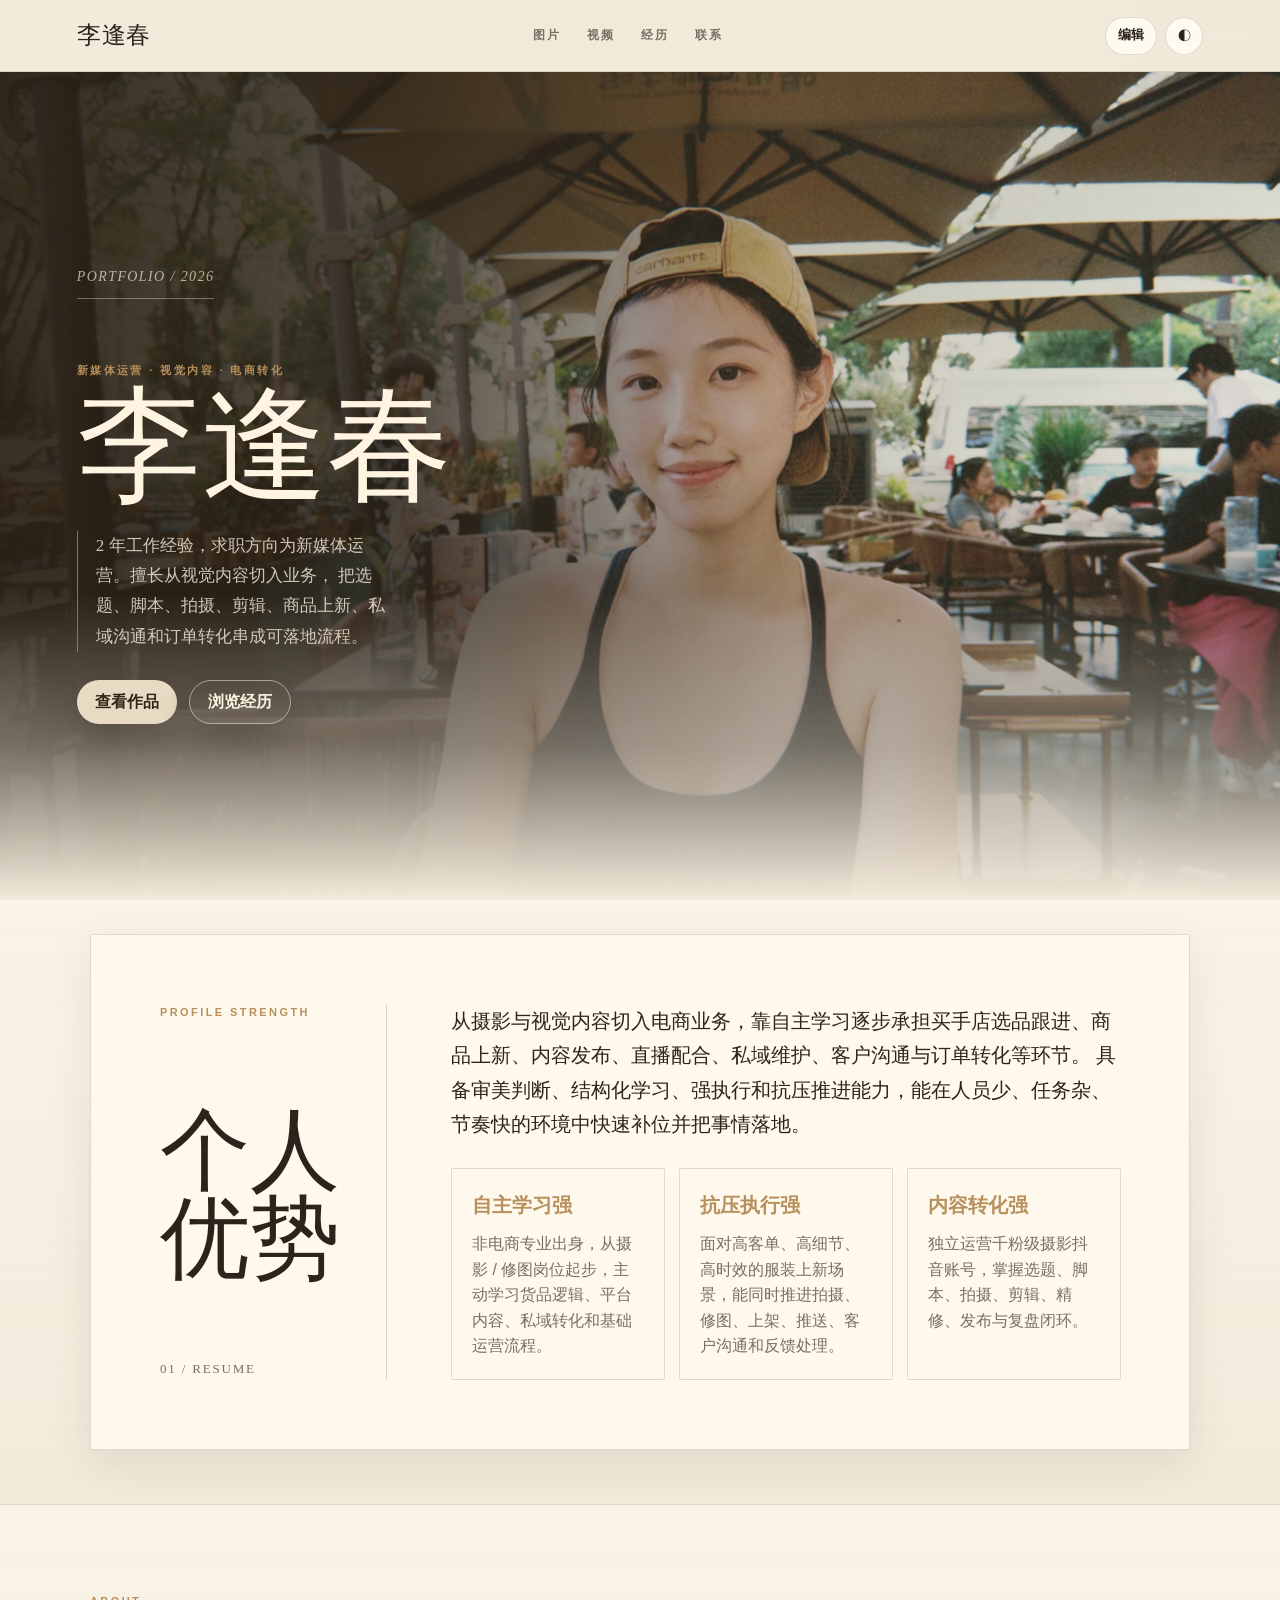
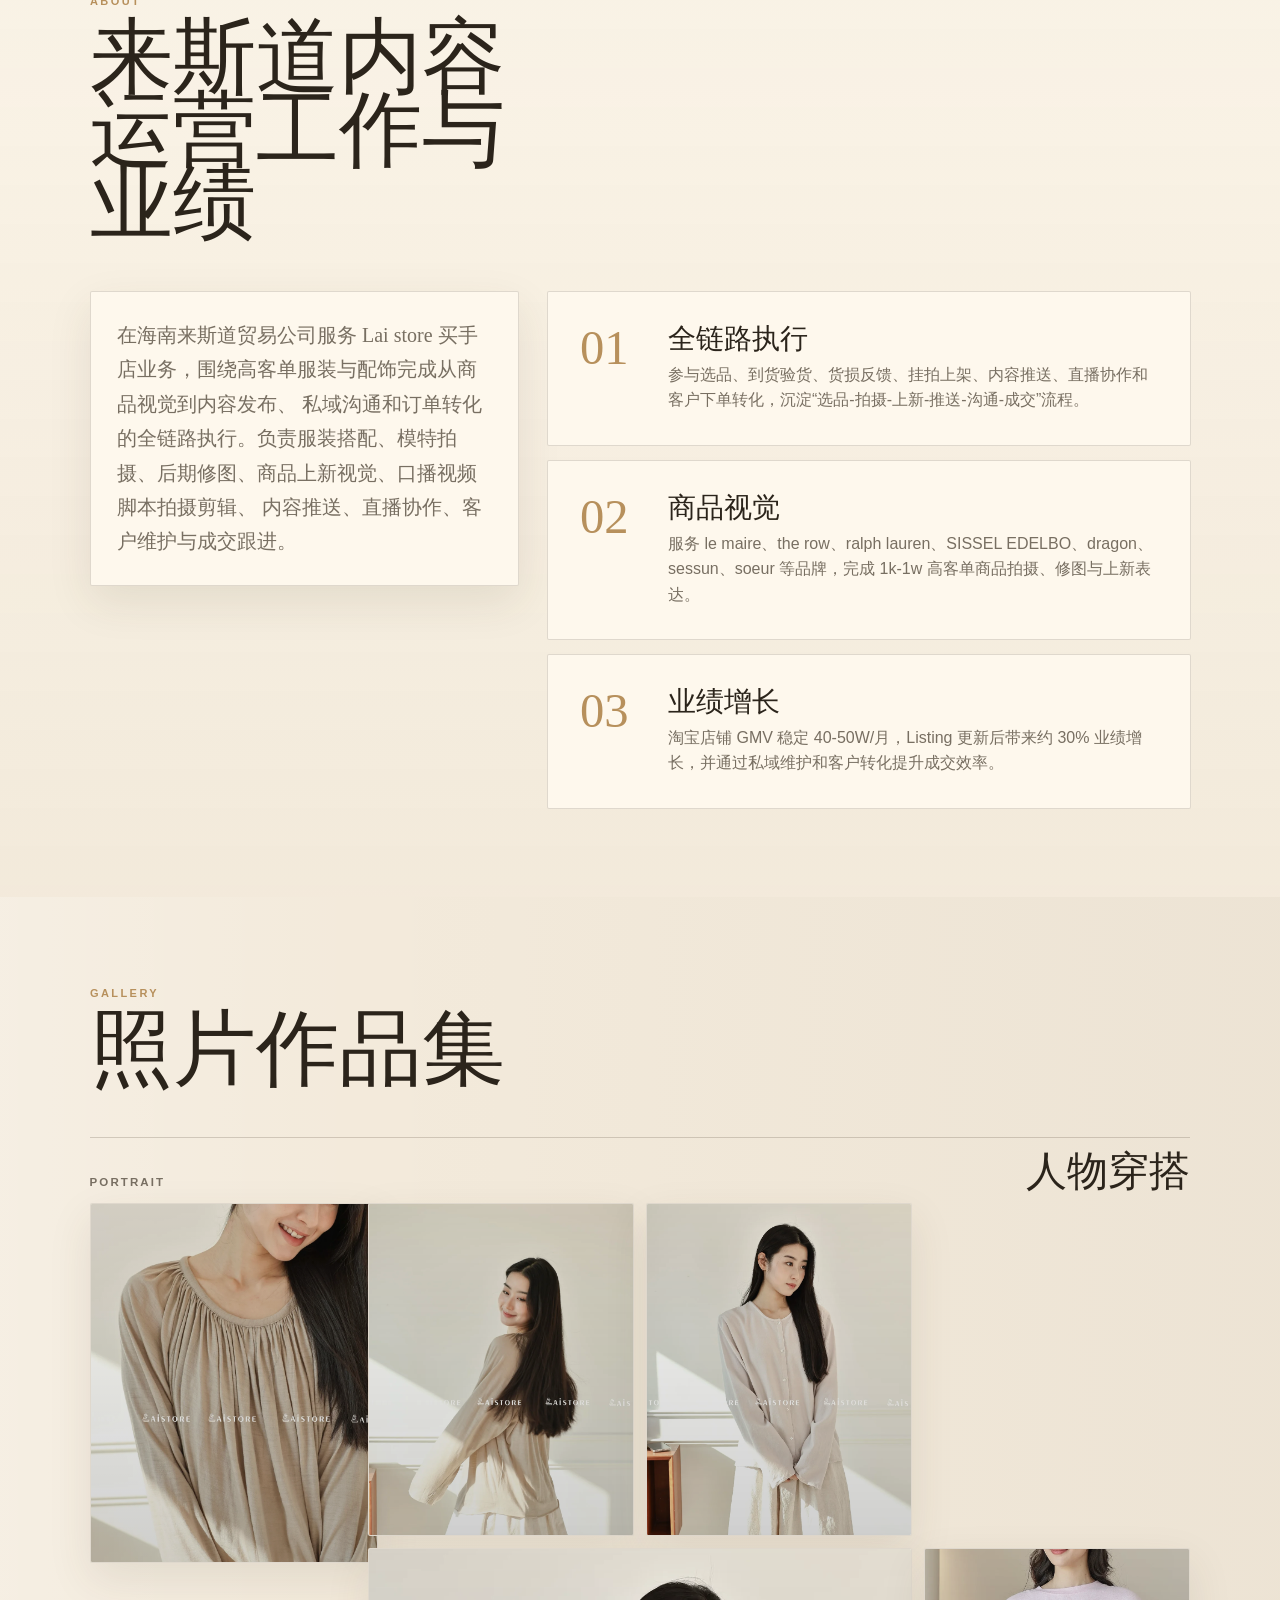
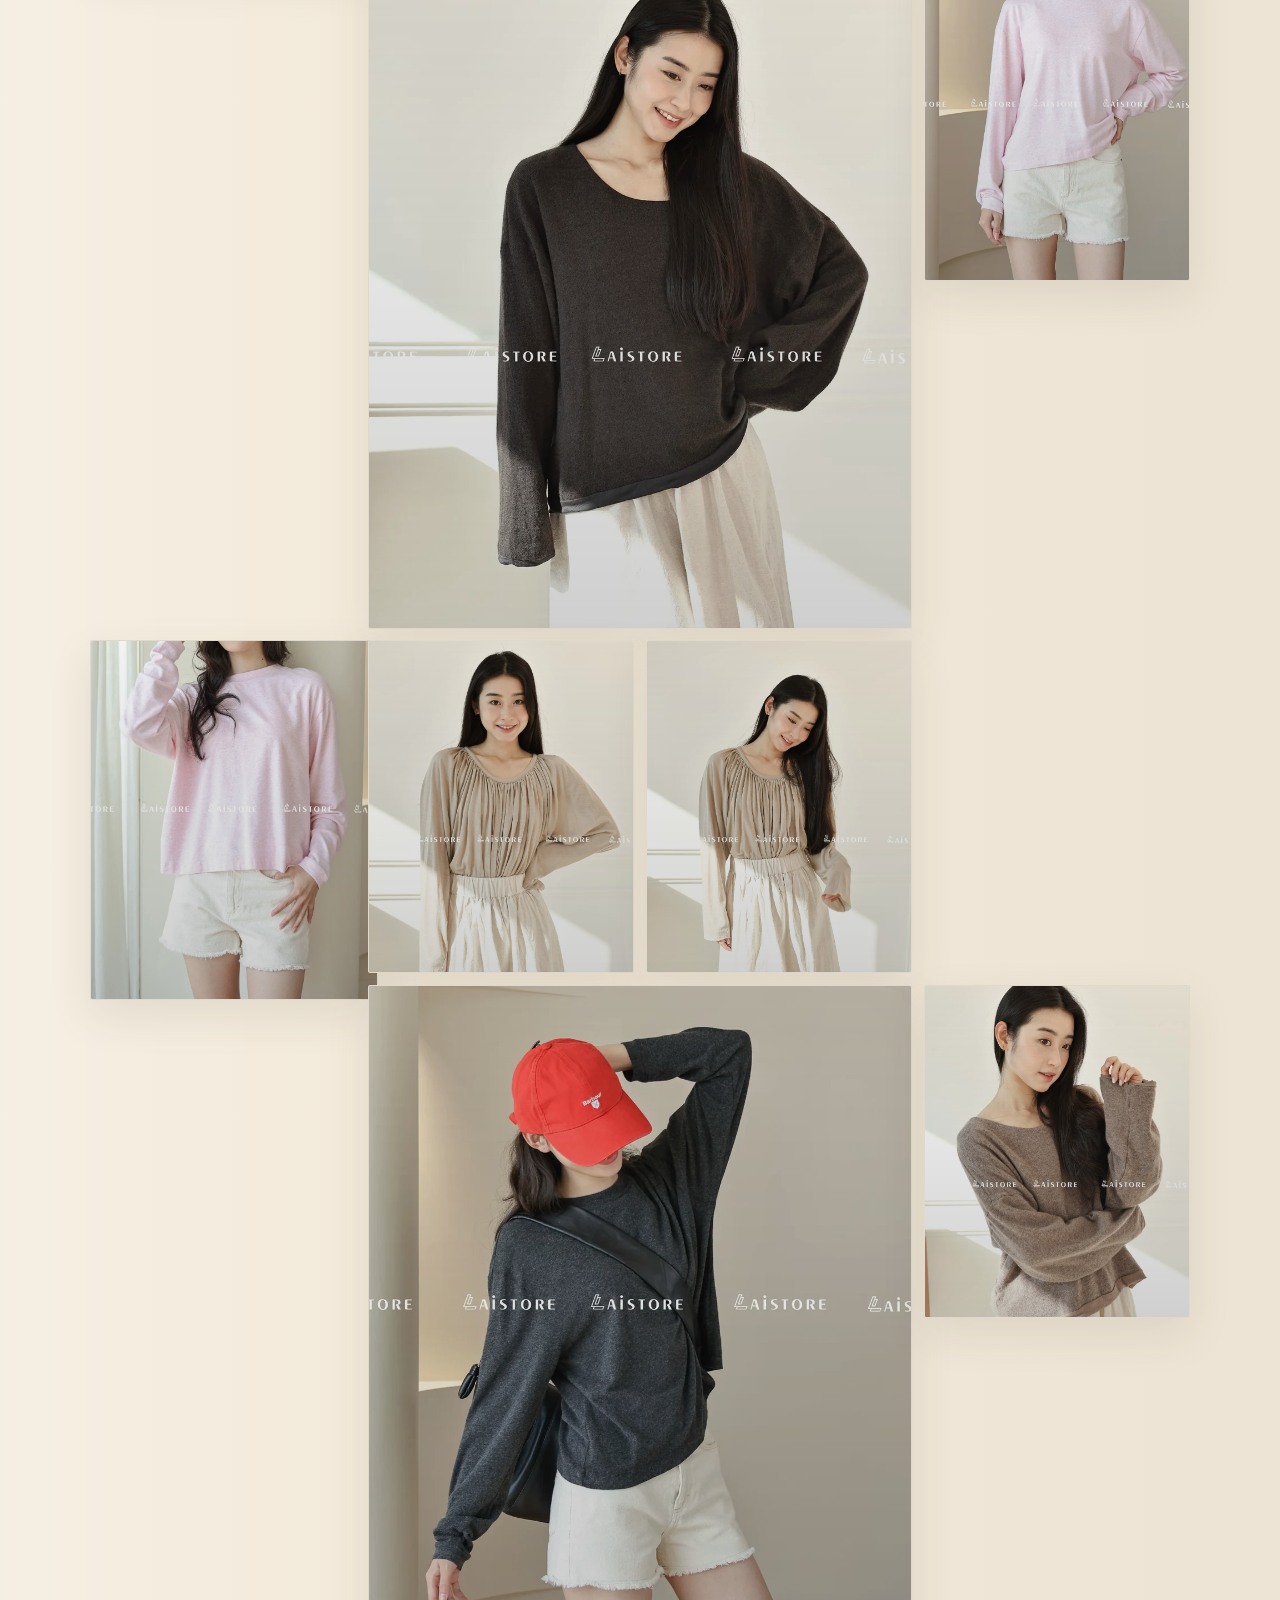
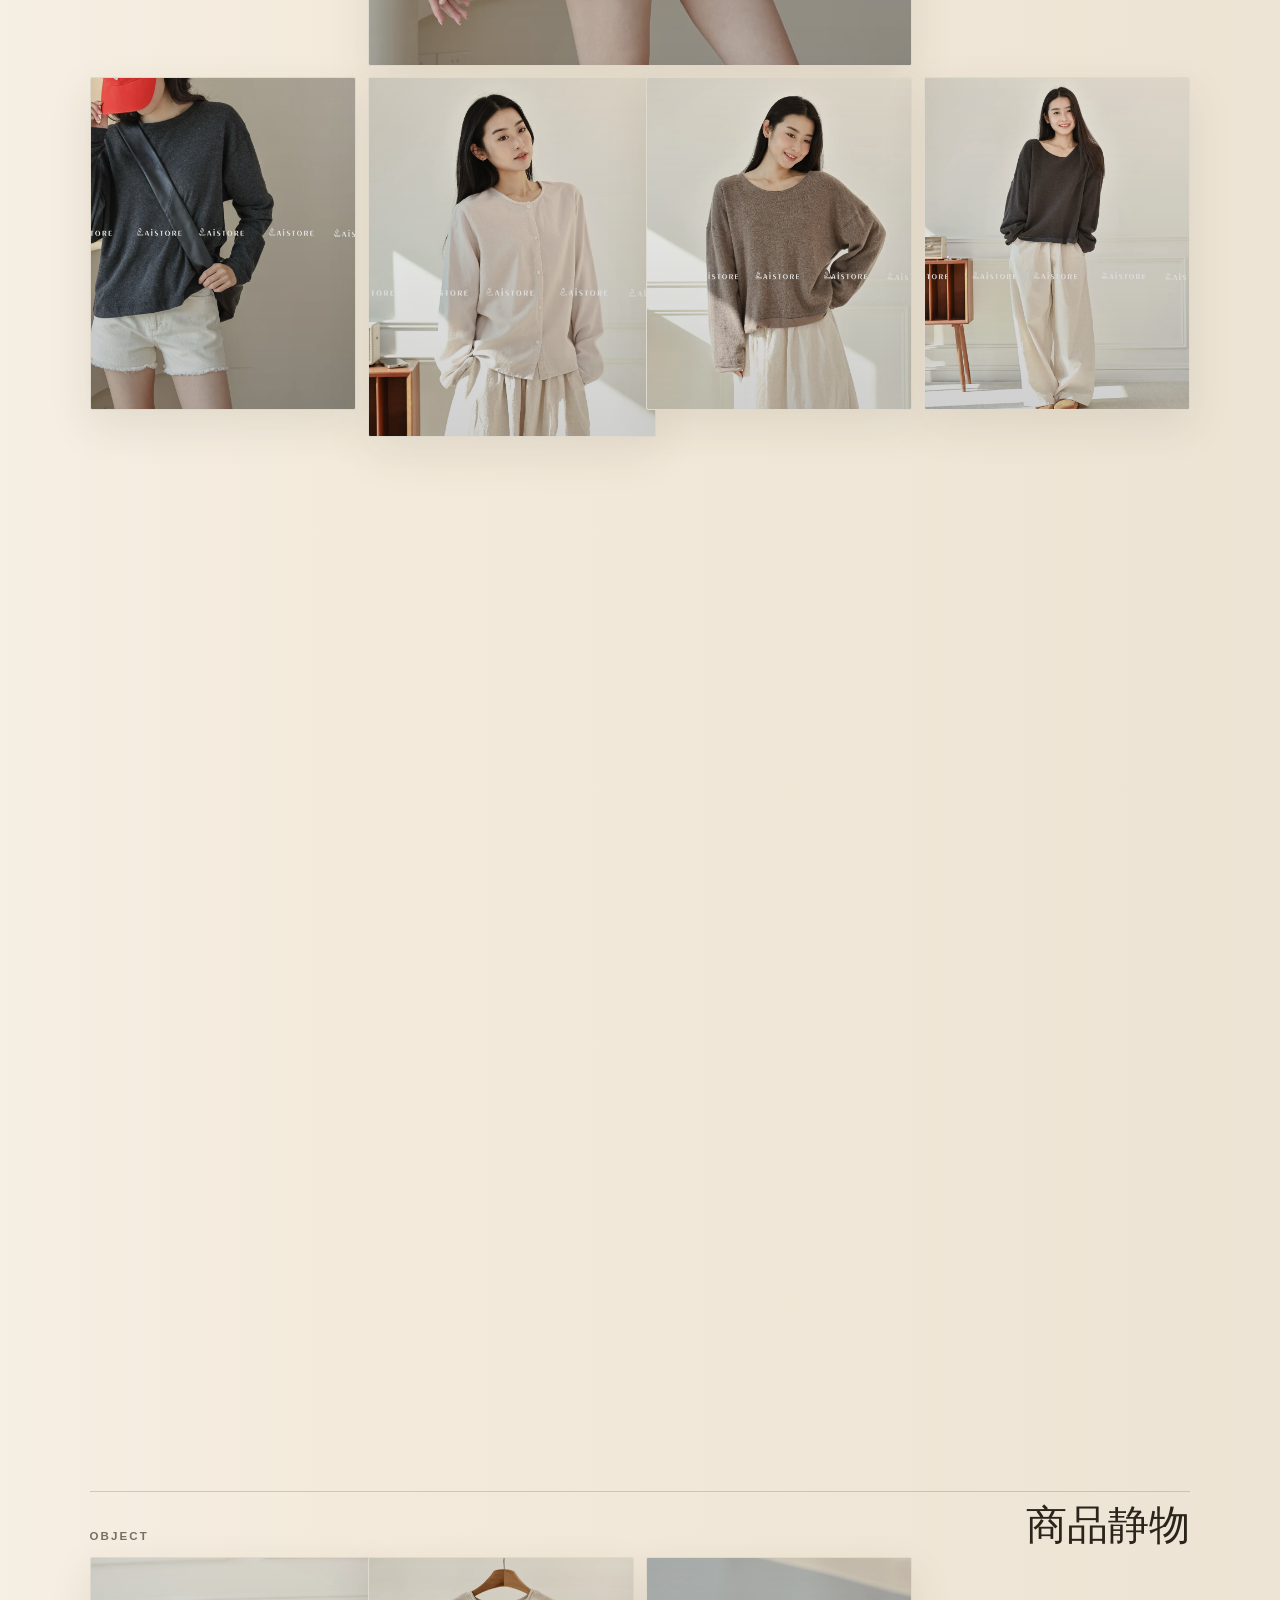
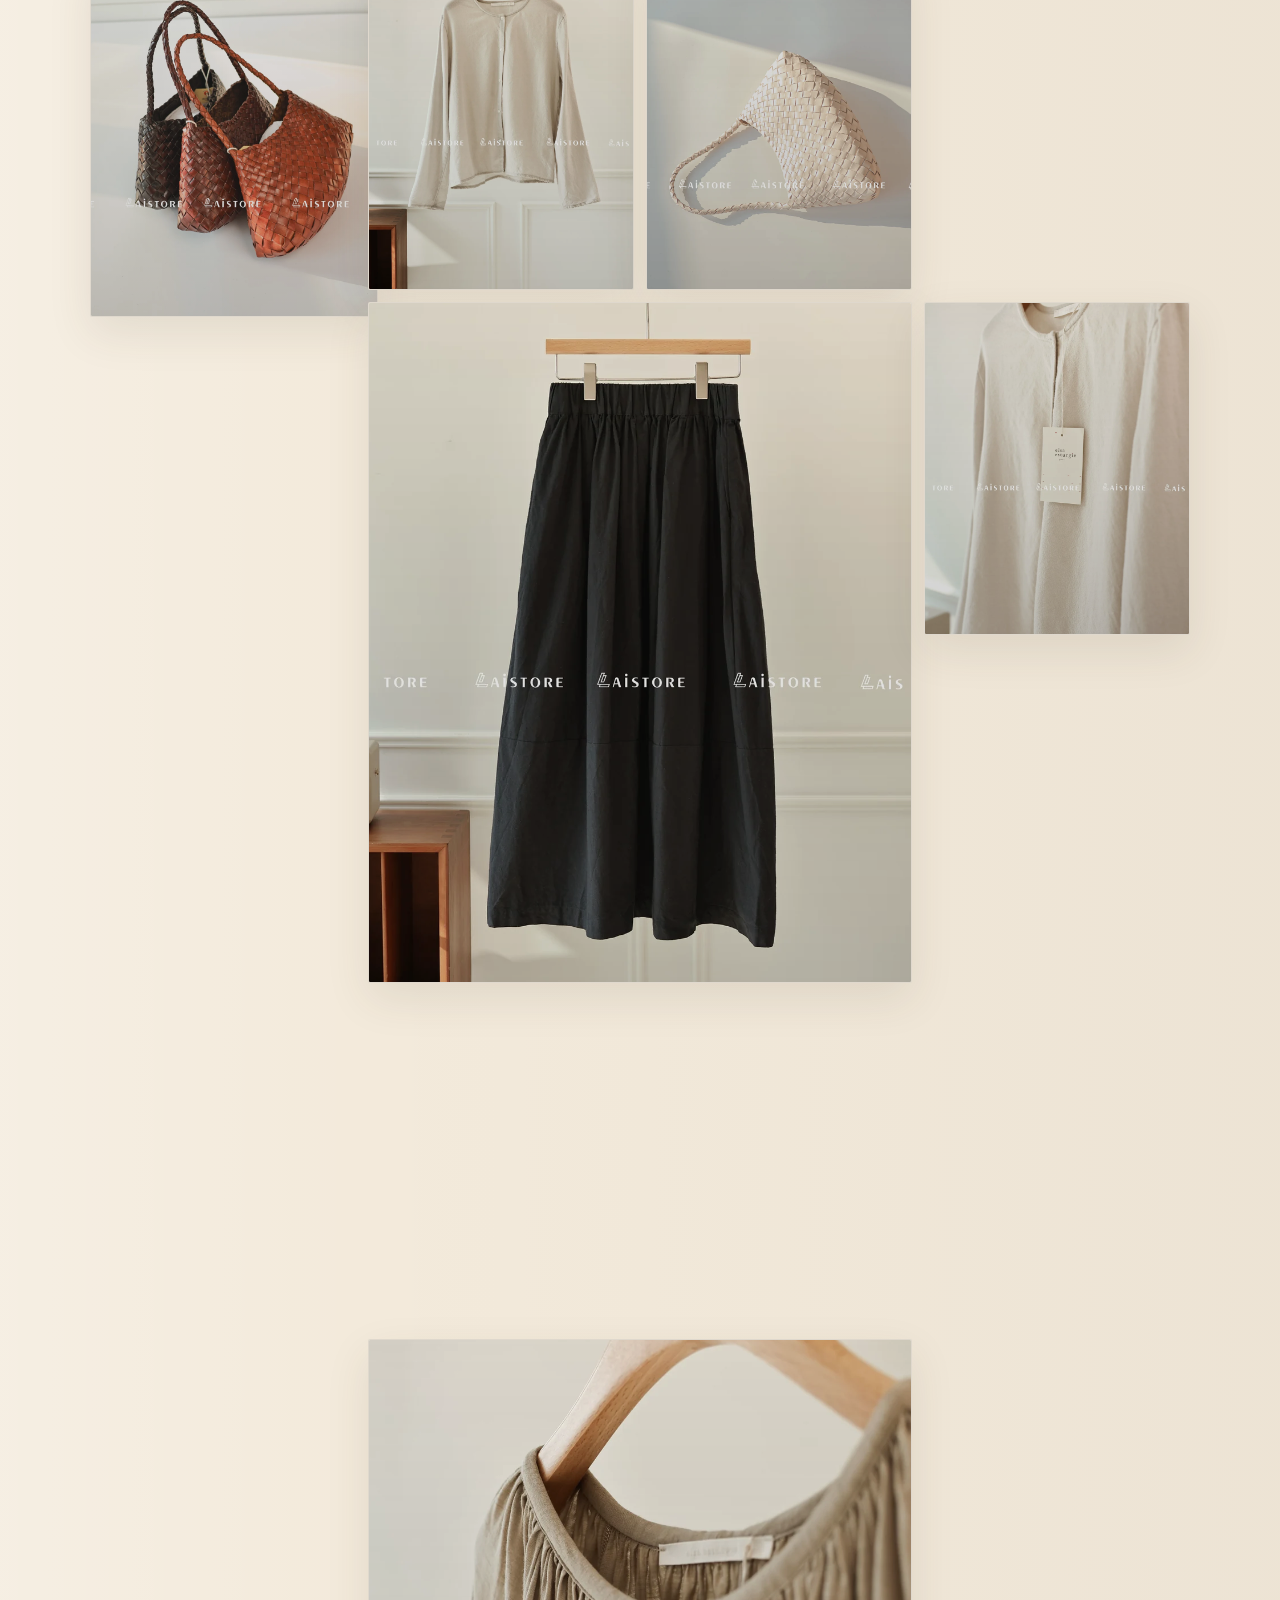
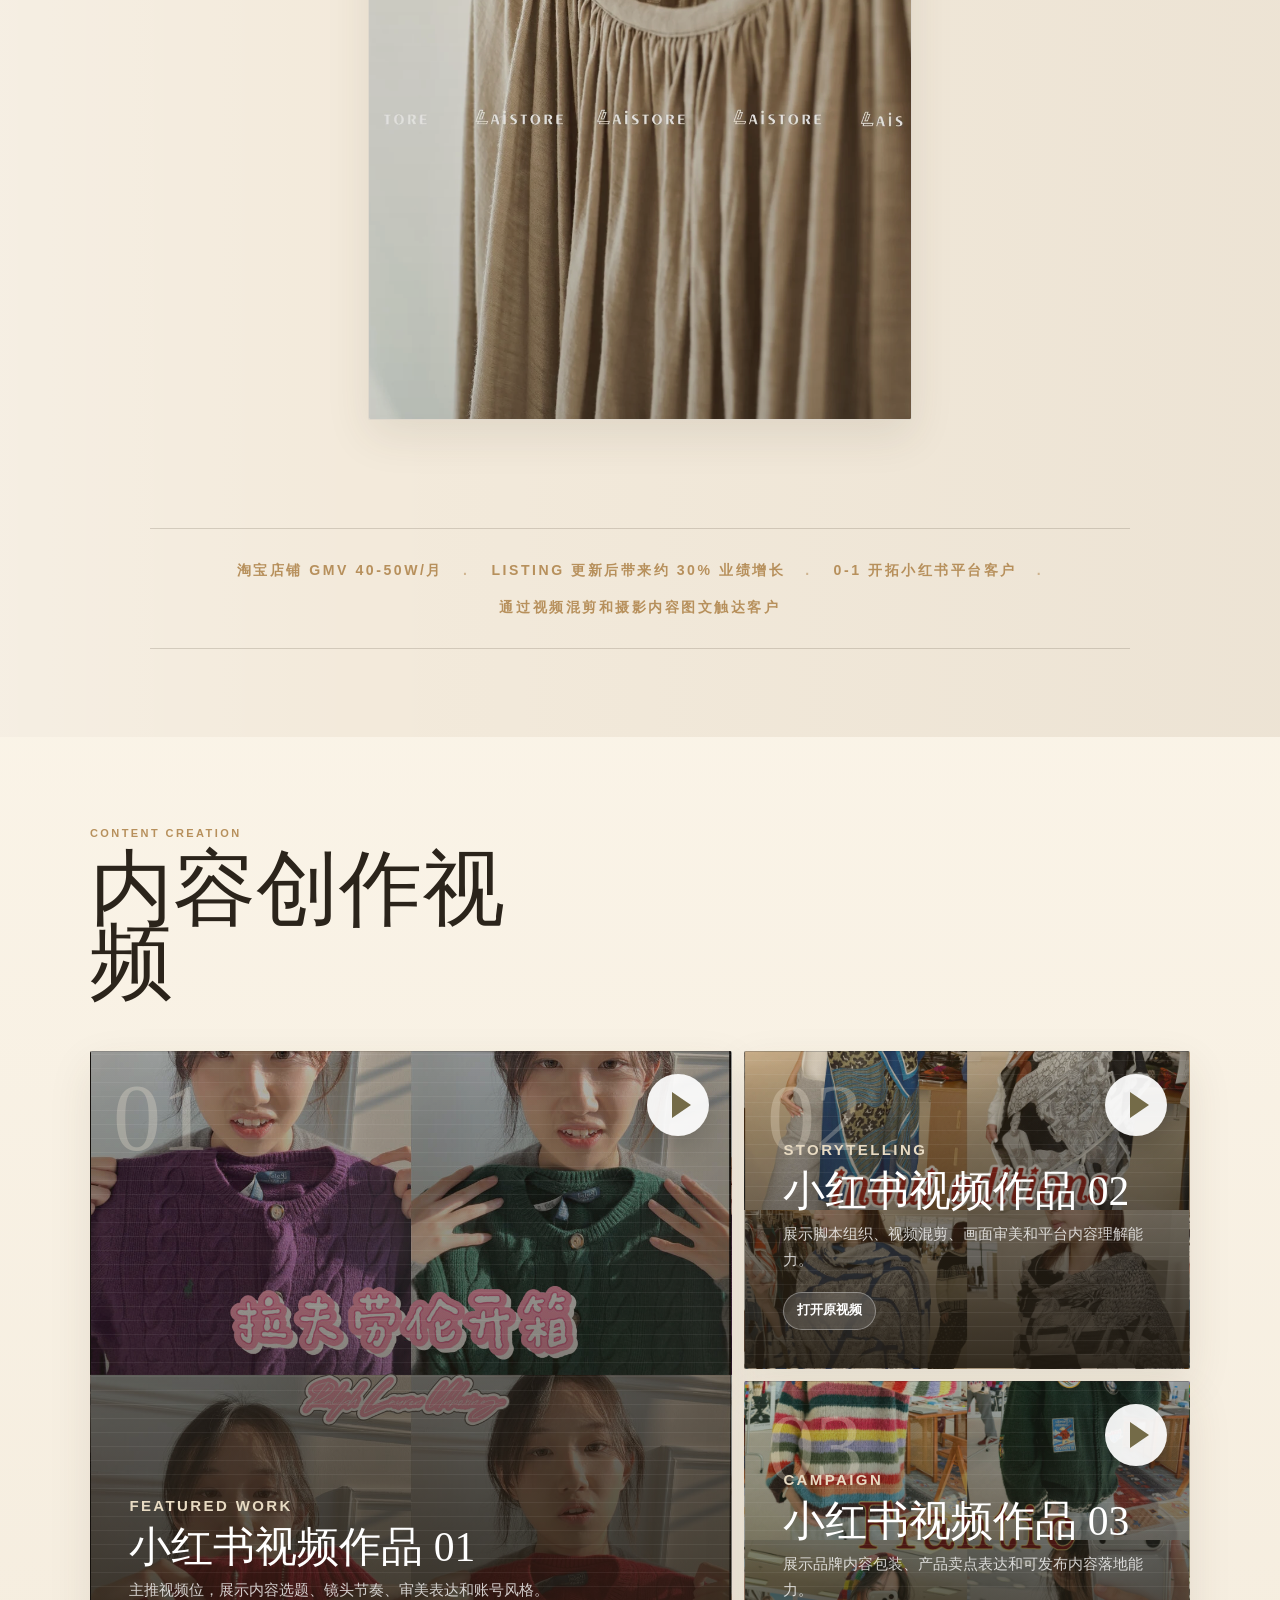
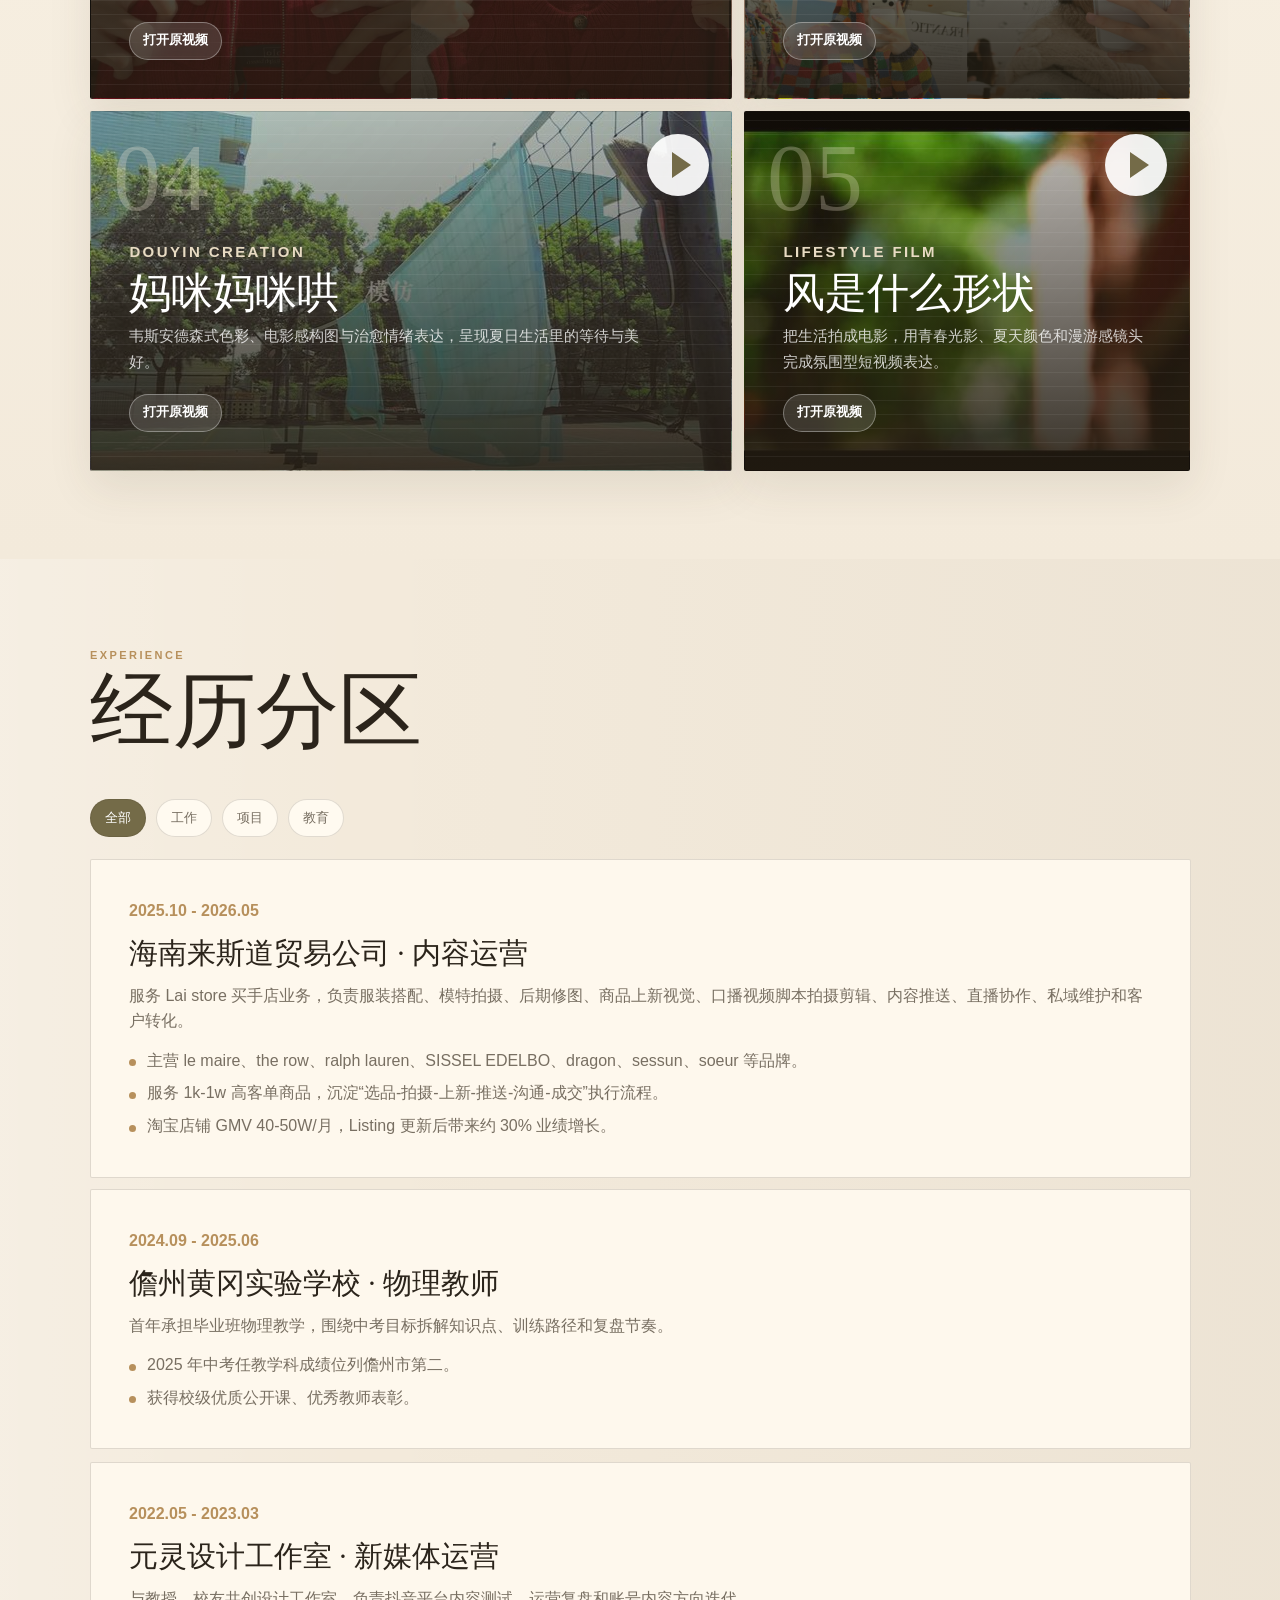
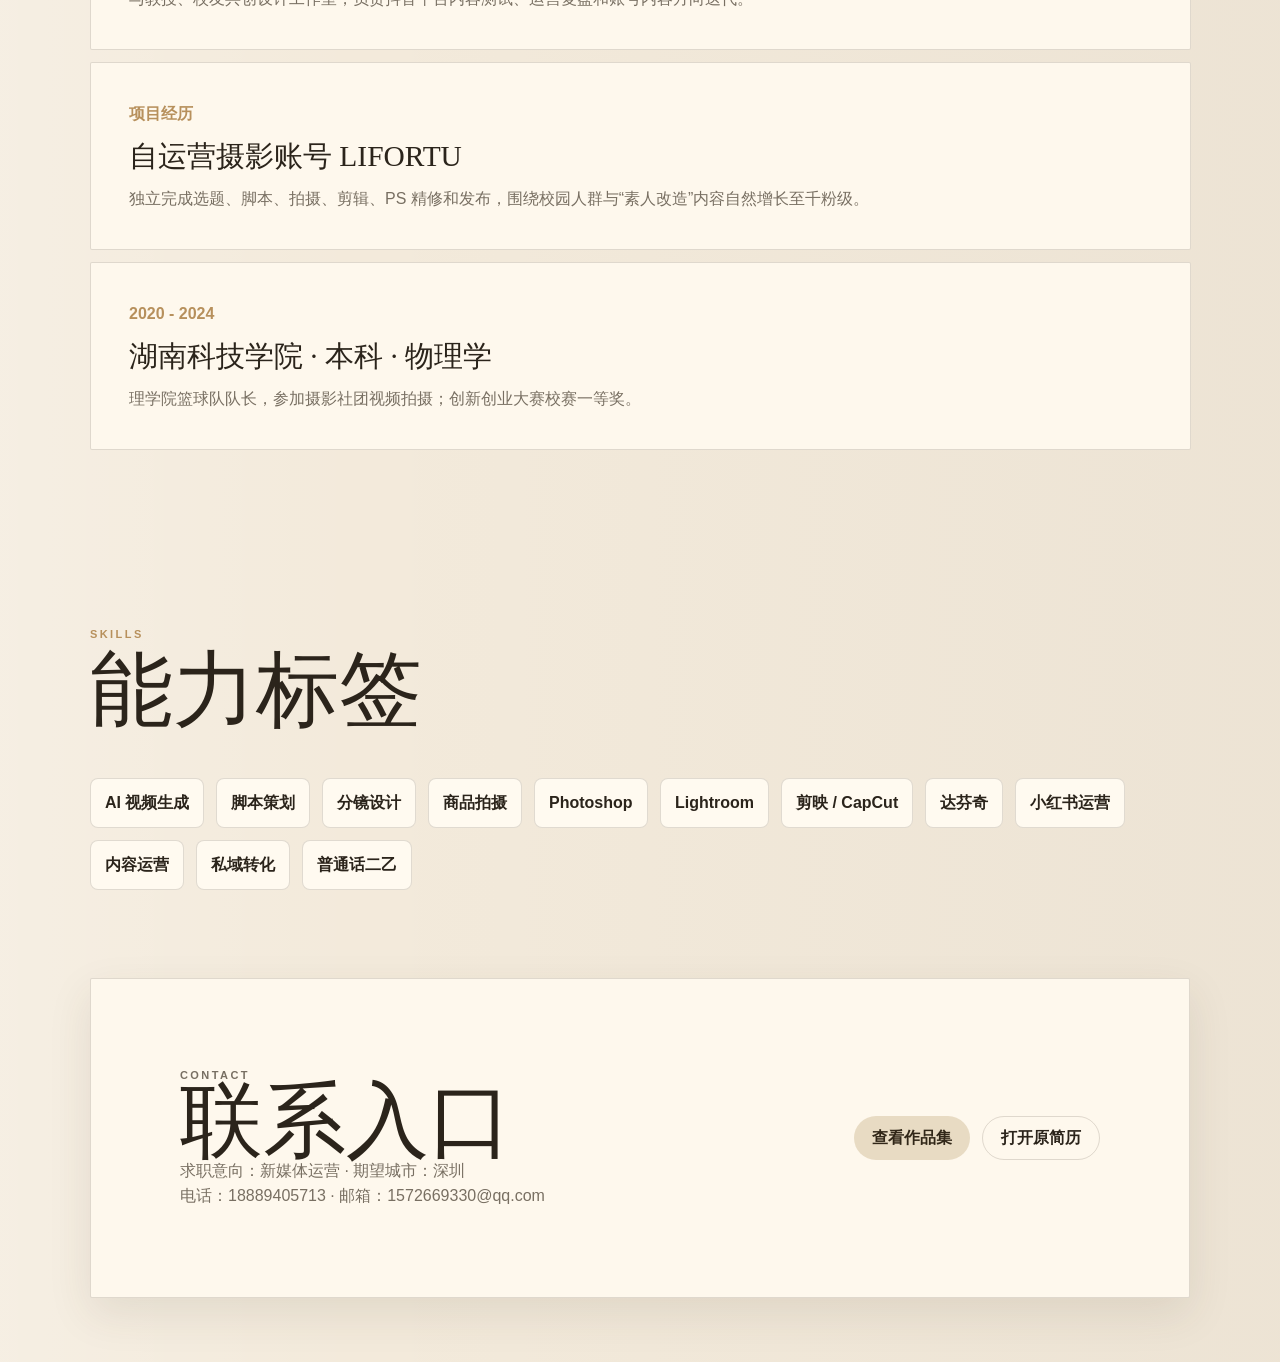
==== www.lifengchun.html @ 949800b8 "Publish personal site" ====
<!doctype html>
<html lang="zh-CN">
  <head>
    <meta charset="utf-8" />
    <meta name="viewport" content="width=device-width, initial-scale=1" />
    <title>个人简介 | 交互式作品主页</title>
    <link rel="stylesheet" href="./styles.css" />
  </head>
  <body>
    <div class="progress" id="progress"></div>

    <header class="topbar">
      <a class="brand" href="#intro" aria-label="回到首页">李逢春</a>
      <nav class="nav" aria-label="主导航">
        <a href="#photos">图片</a>
        <a href="#videos">视频</a>
        <a href="#experience">经历</a>
        <a href="#contact">联系</a>
      </nav>
      <div class="top-actions">
        <button class="edit-toggle" id="editToggle" type="button" aria-pressed="false">编辑</button>
        <button class="edit-add" id="editAdd" type="button">添加文字块</button>
        <button class="edit-reset" id="editReset" type="button">重置文字</button>
        <button class="icon-button" id="themeToggle" type="button" aria-label="切换主题" title="切换主题">
          <span aria-hidden="true">◐</span>
        </button>
      </div>
    </header>

    <main>
      <section class="hero" id="intro" aria-labelledby="heroTitle">
        <video class="hero-image hero-video" autoplay muted loop playsinline poster="./assets/hero-portrait.webp" aria-label="李逢春首页视频">
          <source src="./assets/hero-video.mp4" type="video/mp4" />
        </video>
        <div class="hero-overlay"></div>
        <div class="hero-content">
          <p class="eyebrow">新媒体运营 · 视觉内容 · 电商转化</p>
          <h1 id="heroTitle">李逢春</h1>
          <p class="lead">
            2 年工作经验，求职方向为新媒体运营。擅长从视觉内容切入业务，
            把选题、脚本、拍摄、剪辑、商品上新、私域沟通和订单转化串成可落地流程。
          </p>
          <div class="hero-actions">
            <a class="primary-action" href="#videos">查看作品</a>
            <a class="secondary-action" href="#experience">浏览经历</a>
          </div>
        </div>
      </section>

      <section class="profile-band" aria-label="个人优势">
        <div class="advantage-frame">
          <div class="advantage-index">
            <p class="eyebrow">Profile Strength</p>
            <h2>个人优势</h2>
            <span>01 / Resume</span>
          </div>
          <div class="advantage-copy">
            <p>
              从摄影与视觉内容切入电商业务，靠自主学习逐步承担买手店选品跟进、商品上新、内容发布、直播配合、私域维护、客户沟通与订单转化等环节。
              具备审美判断、结构化学习、强执行和抗压推进能力，能在人员少、任务杂、节奏快的环境中快速补位并把事情落地。
            </p>
            <div class="advantage-points">
              <article>
                <strong>自主学习强</strong>
                <span>非电商专业出身，从摄影 / 修图岗位起步，主动学习货品逻辑、平台内容、私域转化和基础运营流程。</span>
              </article>
              <article>
                <strong>抗压执行强</strong>
                <span>面对高客单、高细节、高时效的服装上新场景，能同时推进拍摄、修图、上架、推送、客户沟通和反馈处理。</span>
              </article>
              <article>
                <strong>内容转化强</strong>
                <span>独立运营千粉级摄影抖音账号，掌握选题、脚本、拍摄、剪辑、精修、发布与复盘闭环。</span>
              </article>
            </div>
          </div>
        </div>
      </section>

      <section class="section intro-panel" aria-labelledby="aboutTitle">
        <div class="section-heading">
          <p class="eyebrow">About</p>
          <h2 id="aboutTitle">来斯道内容运营工作与业绩</h2>
        </div>
        <div class="about-layout">
          <p class="about-lead">
            在海南来斯道贸易公司服务 Lai store 买手店业务，围绕高客单服装与配饰完成从商品视觉到内容发布、
            私域沟通和订单转化的全链路执行。负责服装搭配、模特拍摄、后期修图、商品上新视觉、口播视频脚本拍摄剪辑、
            内容推送、直播协作、客户维护与成交跟进。
          </p>
          <div class="strength-grid">
            <article class="strength-card">
              <span>01</span>
              <h3>全链路执行</h3>
              <p>参与选品、到货验货、货损反馈、挂拍上架、内容推送、直播协作和客户下单转化，沉淀“选品-拍摄-上新-推送-沟通-成交”流程。</p>
            </article>
            <article class="strength-card">
              <span>02</span>
              <h3>商品视觉</h3>
              <p>服务 le maire、the row、ralph lauren、SISSEL EDELBO、dragon、sessun、soeur 等品牌，完成 1k-1w 高客单商品拍摄、修图与上新表达。</p>
            </article>
            <article class="strength-card">
              <span>03</span>
              <h3>业绩增长</h3>
              <p>淘宝店铺 GMV 稳定 40-50W/月，Listing 更新后带来约 30% 业绩增长，并通过私域维护和客户转化提升成交效率。</p>
            </article>
          </div>
        </div>
      </section>

      <section class="section" id="photos" aria-labelledby="photosTitle">
        <div class="section-heading">
          <p class="eyebrow">Gallery</p>
          <h2 id="photosTitle">照片作品集</h2>
        </div>
        <div class="portfolio-collections">
          <article class="portfolio-collection">
            <header class="collection-head">
              <span>Portrait</span>
              <h3>人物穿搭</h3>
            </header>
            <div class="media-grid photo-grid">
              <button class="media-card photo-card featured-photo" style="--photo: url('./assets/portfolio/portfolio-01.webp')" type="button" data-media-type="image" data-src="./assets/portfolio/portfolio-01.webp" aria-label="Open portrait image 01"><span class="photo-fill"></span></button>
              <button class="media-card photo-card" style="--photo: url('./assets/portfolio/portfolio-03.webp')" type="button" data-media-type="image" data-src="./assets/portfolio/portfolio-03.webp" aria-label="Open portrait image 02"><span class="photo-fill"></span></button>
              <button class="media-card photo-card" style="--photo: url('./assets/portfolio/portfolio-04.webp')" type="button" data-media-type="image" data-src="./assets/portfolio/portfolio-04.webp" aria-label="Open portrait image 03"><span class="photo-fill"></span></button>
              <button class="media-card photo-card wide-photo" style="--photo: url('./assets/portfolio/portfolio-07.webp')" type="button" data-media-type="image" data-src="./assets/portfolio/portfolio-07.webp" aria-label="Open portrait image 04"><span class="photo-fill"></span></button>
              <button class="media-card photo-card" style="--photo: url('./assets/portfolio/portfolio-08.webp')" type="button" data-media-type="image" data-src="./assets/portfolio/portfolio-08.webp" aria-label="Open portrait image 05"><span class="photo-fill"></span></button>
              <button class="media-card photo-card tall-photo" style="--photo: url('./assets/portfolio/portfolio-10.webp')" type="button" data-media-type="image" data-src="./assets/portfolio/portfolio-10.webp" aria-label="Open portrait image 06"><span class="photo-fill"></span></button>
              <button class="media-card photo-card" style="--photo: url('./assets/portfolio/portfolio-11.webp')" type="button" data-media-type="image" data-src="./assets/portfolio/portfolio-11.webp" aria-label="Open portrait image 07"><span class="photo-fill"></span></button>
              <button class="media-card photo-card" style="--photo: url('./assets/portfolio/portfolio-12.webp')" type="button" data-media-type="image" data-src="./assets/portfolio/portfolio-12.webp" aria-label="Open portrait image 08"><span class="photo-fill"></span></button>
              <button class="media-card photo-card wide-photo" style="--photo: url('./assets/portfolio/portfolio-13.webp')" type="button" data-media-type="image" data-src="./assets/portfolio/portfolio-13.webp" aria-label="Open portrait image 09"><span class="photo-fill"></span></button>
              <button class="media-card photo-card" style="--photo: url('./assets/portfolio/portfolio-16.webp')" type="button" data-media-type="image" data-src="./assets/portfolio/portfolio-16.webp" aria-label="Open portrait image 10"><span class="photo-fill"></span></button>
              <button class="media-card photo-card" style="--photo: url('./assets/portfolio/portfolio-19.webp')" type="button" data-media-type="image" data-src="./assets/portfolio/portfolio-19.webp" aria-label="Open portrait image 11"><span class="photo-fill"></span></button>
              <button class="media-card photo-card tall-photo" style="--photo: url('./assets/portfolio/portfolio-21.webp')" type="button" data-media-type="image" data-src="./assets/portfolio/portfolio-21.webp" aria-label="Open portrait image 12"><span class="photo-fill"></span></button>
              <button class="media-card photo-card" style="--photo: url('./assets/portfolio/portfolio-22.webp')" type="button" data-media-type="image" data-src="./assets/portfolio/portfolio-22.webp" aria-label="Open portrait image 13"><span class="photo-fill"></span></button>
              <button class="media-card photo-card" style="--photo: url('./assets/portfolio/portfolio-23.webp')" type="button" data-media-type="image" data-src="./assets/portfolio/portfolio-23.webp" aria-label="Open portrait image 14"><span class="photo-fill"></span></button>
              <button class="media-card photo-card wide-photo" style="--photo: url('./assets/portfolio/portfolio-24.webp')" type="button" data-media-type="image" data-src="./assets/portfolio/portfolio-24.webp" aria-label="Open portrait image 15"><span class="photo-fill"></span></button>
              <button class="media-card photo-card" style="--photo: url('./assets/portfolio/portfolio-26.webp')" type="button" data-media-type="image" data-src="./assets/portfolio/portfolio-26.webp" aria-label="Open portrait image 16"><span class="photo-fill"></span></button>
            </div>
          </article>
          <article class="portfolio-collection">
            <header class="collection-head">
              <span>Object</span>
              <h3>商品静物</h3>
            </header>
            <div class="media-grid photo-grid object-grid">
              <button class="media-card photo-card featured-photo" style="--photo: url('./assets/portfolio/portfolio-02.webp')" type="button" data-media-type="image" data-src="./assets/portfolio/portfolio-02.webp" aria-label="Open object image 01"><span class="photo-fill"></span></button>
              <button class="media-card photo-card" style="--photo: url('./assets/portfolio/portfolio-05.webp')" type="button" data-media-type="image" data-src="./assets/portfolio/portfolio-05.webp" aria-label="Open object image 02"><span class="photo-fill"></span></button>
              <button class="media-card photo-card" style="--photo: url('./assets/portfolio/portfolio-06.webp')" type="button" data-media-type="image" data-src="./assets/portfolio/portfolio-06.webp" aria-label="Open object image 03"><span class="photo-fill"></span></button>
              <button class="media-card photo-card wide-photo" style="--photo: url('./assets/portfolio/portfolio-09.webp')" type="button" data-media-type="image" data-src="./assets/portfolio/portfolio-09.webp" aria-label="Open object image 04"><span class="photo-fill"></span></button>
              <button class="media-card photo-card" style="--photo: url('./assets/portfolio/portfolio-14.webp')" type="button" data-media-type="image" data-src="./assets/portfolio/portfolio-14.webp" aria-label="Open object image 05"><span class="photo-fill"></span></button>
              <button class="media-card photo-card tall-photo" style="--photo: url('./assets/portfolio/portfolio-15.webp')" type="button" data-media-type="image" data-src="./assets/portfolio/portfolio-15.webp" aria-label="Open object image 06"><span class="photo-fill"></span></button>
              <button class="media-card photo-card" style="--photo: url('./assets/portfolio/portfolio-17.webp')" type="button" data-media-type="image" data-src="./assets/portfolio/portfolio-17.webp" aria-label="Open object image 07"><span class="photo-fill"></span></button>
              <button class="media-card photo-card" style="--photo: url('./assets/portfolio/portfolio-18.webp')" type="button" data-media-type="image" data-src="./assets/portfolio/portfolio-18.webp" aria-label="Open object image 08"><span class="photo-fill"></span></button>
              <button class="media-card photo-card wide-photo" style="--photo: url('./assets/portfolio/portfolio-20.webp')" type="button" data-media-type="image" data-src="./assets/portfolio/portfolio-20.webp" aria-label="Open object image 09"><span class="photo-fill"></span></button>
              <button class="media-card photo-card" style="--photo: url('./assets/portfolio/portfolio-25.webp')" type="button" data-media-type="image" data-src="./assets/portfolio/portfolio-25.webp" aria-label="Open object image 10"><span class="photo-fill"></span></button>
            </div>
          </article>
          <aside class="portfolio-note" aria-label="作品集说明">
            <span>淘宝店铺 GMV 40-50W/月</span>
            <span>Listing 更新后带来约 30% 业绩增长</span>
            <span>0-1 开拓小红书平台客户</span>
            <span>通过视频混剪和摄影内容图文触达客户</span>
          </aside>
        </div>
      </section>

      <section class="section toned" id="videos" aria-labelledby="videosTitle">
        <div class="section-heading">
          <p class="eyebrow">Content Creation</p>
          <h2 id="videosTitle">内容创作视频</h2>
        </div>
        <div class="video-grid">
          <article class="media-card video-card featured" style="--cover: url('./assets/video-cover-01.jpg')" tabindex="0" role="button" data-media-type="video" data-title="小红书视频作品 01" data-video-url="https://www.xiaohongshu.com/explore/6937d8740000000019025f02?xsec_token=ABpo6K5PhTcagXBmPXAVwv4QD30QkYbq0p5uLO2paZfIA=&amp;xsec_source=pc_search">
            <span class="video-lines"></span>
            <span class="video-number">01</span>
            <span class="play-dot" aria-hidden="true"></span>
            <div class="video-copy">
              <p class="video-kicker">Featured Work</p>
              <h3>小红书视频作品 01</h3>
              <p>主推视频位，展示内容选题、镜头节奏、审美表达和账号风格。</p>
            </div>
            <a class="video-link" href="https://www.xiaohongshu.com/explore/6937d8740000000019025f02?xsec_token=ABpo6K5PhTcagXBmPXAVwv4QD30QkYbq0p5uLO2paZfIA=&amp;xsec_source=pc_search" target="_blank" rel="noreferrer">打开原视频</a>
          </article>
          <article class="media-card video-card amber" style="--cover: url('./assets/video-cover-02.jpg')" tabindex="0" role="button" data-media-type="video" data-title="小红书视频作品 02" data-video-url="https://www.xiaohongshu.com/explore/69807dcc000000002200a9c2?xsec_token=ABuYWObUD-xv967g9tBPCTQZ9WgBgjIXMfJuCYLe6TWUk=&amp;xsec_source=pc_search">
            <span class="video-lines"></span>
            <span class="video-number">02</span>
            <span class="play-dot" aria-hidden="true"></span>
            <div class="video-copy">
              <p class="video-kicker">Storytelling</p>
              <h3>小红书视频作品 02</h3>
              <p>展示脚本组织、视频混剪、画面审美和平台内容理解能力。</p>
            </div>
            <a class="video-link" href="https://www.xiaohongshu.com/explore/69807dcc000000002200a9c2?xsec_token=ABuYWObUD-xv967g9tBPCTQZ9WgBgjIXMfJuCYLe6TWUk=&amp;xsec_source=pc_search" target="_blank" rel="noreferrer">打开原视频</a>
          </article>
          <article class="media-card video-card green" style="--cover: url('./assets/video-cover-03.jpg')" tabindex="0" role="button" data-media-type="video" data-title="小红书视频作品 03" data-video-url="https://www.xiaohongshu.com/explore/6983024500000000220233d1?xsec_token=ABw7L4fadkXxpwp6XWxsgslhbA-A5r1X2ut82m9aJIL_o=&amp;xsec_source=pc_search">
            <span class="video-lines"></span>
            <span class="video-number">03</span>
            <span class="play-dot" aria-hidden="true"></span>
            <div class="video-copy">
              <p class="video-kicker">Campaign</p>
              <h3>小红书视频作品 03</h3>
              <p>展示品牌内容包装、产品卖点表达和可发布内容落地能力。</p>
            </div>
            <a class="video-link" href="https://www.xiaohongshu.com/explore/6983024500000000220233d1?xsec_token=ABw7L4fadkXxpwp6XWxsgslhbA-A5r1X2ut82m9aJIL_o=&amp;xsec_source=pc_search" target="_blank" rel="noreferrer">打开原视频</a>
          </article>
          <article class="media-card video-card douyin" style="--cover: url('./assets/video-cover-04.jpg')" tabindex="0" role="button" data-media-type="video" data-title="抖音内容创作 01" data-video-url="https://v.douyin.com/5uCvlDCeQis/">
            <span class="video-lines"></span>
            <span class="video-number">04</span>
            <span class="play-dot" aria-hidden="true"></span>
            <div class="video-copy">
              <p class="video-kicker">Douyin Creation</p>
              <h3>妈咪妈咪哄</h3>
              <p>韦斯安德森式色彩、电影感构图与治愈情绪表达，呈现夏日生活里的等待与美好。</p>
            </div>
            <a class="video-link" href="https://v.douyin.com/5uCvlDCeQis/" target="_blank" rel="noreferrer">打开原视频</a>
          </article>
          <article class="media-card video-card douyin" style="--cover: url('./assets/video-cover-05.jpg')" tabindex="0" role="button" data-media-type="video" data-title="抖音内容创作 02" data-video-url="https://v.douyin.com/9vaAxsq5eKU/">
            <span class="video-lines"></span>
            <span class="video-number">05</span>
            <span class="play-dot" aria-hidden="true"></span>
            <div class="video-copy">
              <p class="video-kicker">Lifestyle Film</p>
              <h3>风是什么形状</h3>
              <p>把生活拍成电影，用青春光影、夏天颜色和漫游感镜头完成氛围型短视频表达。</p>
            </div>
            <a class="video-link" href="https://v.douyin.com/9vaAxsq5eKU/" target="_blank" rel="noreferrer">打开原视频</a>
          </article>
        </div>
      </section>

      <section class="section split" id="experience" aria-labelledby="experienceTitle">
        <div class="section-heading">
          <p class="eyebrow">Experience</p>
          <h2 id="experienceTitle">经历分区</h2>
        </div>
        <div class="filters" aria-label="经历筛选">
          <button class="filter active" type="button" data-filter="all">全部</button>
          <button class="filter" type="button" data-filter="work">工作</button>
          <button class="filter" type="button" data-filter="project">项目</button>
          <button class="filter" type="button" data-filter="education">教育</button>
        </div>
        <div class="timeline" id="timeline">
          <article class="timeline-item" data-kind="work">
            <time>2025.10 - 2026.05</time>
            <h3>海南来斯道贸易公司 · 内容运营</h3>
            <p>服务 Lai store 买手店业务，负责服装搭配、模特拍摄、后期修图、商品上新视觉、口播视频脚本拍摄剪辑、内容推送、直播协作、私域维护和客户转化。</p>
            <ul class="detail-list">
              <li>主营 le maire、the row、ralph lauren、SISSEL EDELBO、dragon、sessun、soeur 等品牌。</li>
              <li>服务 1k-1w 高客单商品，沉淀“选品-拍摄-上新-推送-沟通-成交”执行流程。</li>
              <li>淘宝店铺 GMV 40-50W/月，Listing 更新后带来约 30% 业绩增长。</li>
            </ul>
          </article>
          <article class="timeline-item" data-kind="work">
            <time>2024.09 - 2025.06</time>
            <h3>儋州黄冈实验学校 · 物理教师</h3>
            <p>首年承担毕业班物理教学，围绕中考目标拆解知识点、训练路径和复盘节奏。</p>
            <ul class="detail-list">
              <li>2025 年中考任教学科成绩位列儋州市第二。</li>
              <li>获得校级优质公开课、优秀教师表彰。</li>
            </ul>
          </article>
          <article class="timeline-item" data-kind="work">
            <time>2022.05 - 2023.03</time>
            <h3>元灵设计工作室 · 新媒体运营</h3>
            <p>与教授、校友共创设计工作室，负责抖音平台内容测试、运营复盘和账号内容方向迭代。</p>
          </article>
          <article class="timeline-item" data-kind="project">
            <time>项目经历</time>
            <h3>自运营摄影账号 LIFORTU</h3>
            <p>独立完成选题、脚本、拍摄、剪辑、PS 精修和发布，围绕校园人群与“素人改造”内容自然增长至千粉级。</p>
          </article>
          <article class="timeline-item" data-kind="education">
            <time>2020 - 2024</time>
            <h3>湖南科技学院 · 本科 · 物理学</h3>
            <p>理学院篮球队队长，参加摄影社团视频拍摄；创新创业大赛校赛一等奖。</p>
          </article>
        </div>
      </section>

      <section class="section skills" aria-labelledby="skillsTitle">
        <div class="section-heading">
          <p class="eyebrow">Skills</p>
          <h2 id="skillsTitle">能力标签</h2>
        </div>
        <div class="skill-cloud">
          <span>AI 视频生成</span>
          <span>脚本策划</span>
          <span>分镜设计</span>
          <span>商品拍摄</span>
          <span>Photoshop</span>
          <span>Lightroom</span>
          <span>剪映 / CapCut</span>
          <span>达芬奇</span>
          <span>小红书运营</span>
          <span>内容运营</span>
          <span>私域转化</span>
          <span>普通话二乙</span>
        </div>
      </section>

      <section class="section contact" id="contact" aria-labelledby="contactTitle">
        <div>
          <p class="eyebrow">Contact</p>
          <h2 id="contactTitle">联系入口</h2>
          <p>求职意向：新媒体运营 · 期望城市：深圳</p>
          <p>电话：18889405713 · 邮箱：1572669330@qq.com</p>
        </div>
        <div class="contact-actions">
          <a class="primary-action" href="https://zcn3gnvft4ea.feishu.cn/wiki/UiDQw3naticsHAkWWTEcRXfkn3d?from=from_copylink" target="_blank" rel="noreferrer">查看作品集</a>
          <a class="outline-action" href="https://www.zhipin.com/web/geek/resume" target="_blank" rel="noreferrer">打开原简历</a>
        </div>
      </section>
    </main>

    <dialog class="modal" id="mediaModal" aria-labelledby="modalTitle">
      <button class="icon-button close-button" id="modalClose" type="button" aria-label="关闭" title="关闭">×</button>
      <div class="modal-stage" id="modalStage"></div>
      <button class="gallery-nav gallery-prev" id="modalPrev" type="button" aria-label="上一张">‹</button>
      <button class="gallery-nav gallery-next" id="modalNext" type="button" aria-label="下一张">›</button>
      <h3 id="modalTitle">媒体标题</h3>
    </dialog>

    <script src="./script.js"></script>
  </body>
</html>
---- styles.css ----
:root {
  --bg: #f3eadb;
  --paper: #fbf5e9;
  --panel: #fffaf0;
  --ink: #2b241b;
  --muted: #786f62;
  --line: rgba(64, 52, 38, 0.16);
  --teal: #746b48;
  --amber: #b7905c;
  --green: #83795b;
  --coral: #8d5d41;
  --coffee: #332b1d;
  --shadow: 0 16px 44px rgba(70, 56, 38, 0.1);
  --serif: "Cormorant Garamond", "Didot", "Bodoni 72", "STSong", "Songti SC", "SimSun", serif;
  --sans: "Avenir Next", "Optima", "PingFang SC", "Microsoft YaHei", sans-serif;
  --hero-drift: 0px;
  --hero-scale: 1.03;
  --hero-fade: 1;
  --hero-lift: 0px;
  --hero-slide: 0px;
}

body.dark {
  --bg: #171410;
  --paper: #211c16;
  --ink: #f7eddd;
  --muted: #c3b8a7;
  --panel: #241f19;
  --line: rgba(245, 240, 232, 0.16);
  --shadow: 0 18px 50px rgba(0, 0, 0, 0.36);
}

* {
  box-sizing: border-box;
}

html {
  scroll-behavior: smooth;
}

body {
  margin: 0;
  background:
    linear-gradient(90deg, rgba(255, 255, 255, 0.22), transparent 28%, rgba(67, 49, 29, 0.035) 100%),
    var(--bg);
  color: var(--ink);
  font-family: var(--sans);
  line-height: 1.6;
}

a {
  color: inherit;
  text-decoration: none;
}

.progress {
  position: fixed;
  top: 0;
  left: 0;
  z-index: 40;
  width: 0;
  height: 3px;
  background: linear-gradient(90deg, var(--teal), var(--amber), var(--coral));
}

.topbar {
  position: sticky;
  top: 0;
  z-index: 30;
  display: flex;
  align-items: center;
  justify-content: space-between;
  gap: 18px;
  min-height: 64px;
  padding: 0 6vw;
  border-bottom: 1px solid var(--line);
  background: color-mix(in srgb, var(--bg) 88%, transparent);
  backdrop-filter: blur(16px);
}

.brand {
  font-weight: 800;
}

.nav {
  display: flex;
  gap: 18px;
  color: var(--muted);
  font-size: 14px;
}

.nav a:hover {
  color: var(--ink);
}

.top-actions {
  display: flex;
  align-items: center;
  gap: 8px;
}

.edit-toggle,
.edit-add,
.edit-reset {
  min-height: 38px;
  padding: 0 12px;
  border: 1px solid var(--line);
  border-radius: 8px;
  background: var(--panel);
  color: var(--ink);
  font: inherit;
  font-size: 13px;
  font-weight: 800;
  cursor: pointer;
}

.edit-toggle.is-active {
  border-color: transparent;
  background: var(--teal);
  color: white;
}

.edit-reset {
  display: none;
  color: var(--muted);
}

body.editing .edit-add,
body.editing .edit-reset {
  display: inline-flex;
  align-items: center;
}

.edit-add {
  display: none;
  color: var(--muted);
}

[data-editable] {
  transition: background-color 0.18s ease, box-shadow 0.18s ease;
}

body.editing [data-editable] {
  min-height: 1.3em;
  border-radius: 6px;
  outline: 1px dashed color-mix(in srgb, var(--amber) 74%, transparent);
  outline-offset: 3px;
  cursor: text;
  overflow: auto;
  resize: both;
}

body.editing [data-editable]:focus {
  background: color-mix(in srgb, var(--amber) 18%, transparent);
  box-shadow: 0 0 0 5px color-mix(in srgb, var(--amber) 12%, transparent);
  outline-style: solid;
}

.custom-text-block {
  display: block;
  width: min(680px, 100%);
  min-height: 96px;
  margin: 18px 0;
  padding: 18px 20px;
  border: 1px solid var(--line);
  border-radius: 2px;
  background: color-mix(in srgb, var(--panel) 90%, var(--bg));
  color: var(--ink);
  font-family: var(--serif);
  font-size: clamp(18px, 1.35vw, 24px);
  line-height: 1.65;
}

body.editing .custom-text-block {
  outline: 1px dashed color-mix(in srgb, var(--amber) 74%, transparent);
  outline-offset: 3px;
}

.icon-button {
  display: inline-grid;
  place-items: center;
  width: 38px;
  height: 38px;
  border: 1px solid var(--line);
  border-radius: 8px;
  background: var(--panel);
  color: var(--ink);
  cursor: pointer;
}

.hero {
  position: relative;
  min-height: calc(100svh - 64px);
  display: grid;
  grid-template-columns: minmax(320px, 34vw) 1fr;
  align-items: center;
  overflow: hidden;
  background: #12100d;
}

.hero-image,
.hero-overlay {
  position: absolute;
  inset: 0;
  width: 100%;
  height: 100%;
}

.hero-image {
  object-fit: cover;
  object-position: 74% 38%;
  transform: translate3d(var(--hero-slide), var(--hero-drift), 0) scale(var(--hero-scale));
  transform-origin: center;
  filter: saturate(1.02) contrast(1.04);
  transition: transform 0.16s linear;
  will-change: transform;
}

.hero-video {
  display: block;
  background: var(--coffee);
}

.hero-overlay {
  background:
    linear-gradient(90deg, rgba(12, 10, 8, 0.9) 0%, rgba(12, 10, 8, 0.78) 31%, rgba(12, 10, 8, 0.2) 58%, rgba(12, 10, 8, 0.2)),
    linear-gradient(0deg, rgba(10, 9, 7, 0.74), rgba(10, 9, 7, 0.1) 54%, rgba(10, 9, 7, 0.12));
}

.hero::after {
  content: "";
  position: absolute;
  inset: auto 0 0;
  height: 34vh;
  pointer-events: none;
  background: linear-gradient(0deg, var(--bg), color-mix(in srgb, var(--bg) 38%, transparent), transparent);
}

.hero-content {
  position: relative;
  z-index: 2;
  width: min(34vw, 520px);
  max-width: 520px;
  margin-left: 6vw;
  padding: 9vh 0 7vh;
  color: white;
  opacity: var(--hero-fade);
  transform: translateY(var(--hero-lift));
  animation: heroTextIn 1.1s cubic-bezier(0.2, 0.72, 0.15, 1) both;
}

.hero-content::before {
  content: "PORTFOLIO / 2026";
  display: block;
  width: max-content;
  margin-bottom: 9vh;
  padding-bottom: 10px;
  border-bottom: 1px solid rgba(255, 255, 255, 0.34);
  color: rgba(255, 255, 255, 0.62);
  font-family: Georgia, "Times New Roman", "SimSun", serif;
  font-size: 12px;
  letter-spacing: 0.18em;
}

.eyebrow {
  margin: 0 0 10px;
  color: var(--amber);
  font-size: 12px;
  font-weight: 800;
  letter-spacing: 0.12em;
  text-transform: uppercase;
}

.hero h1 {
  margin: 0;
  max-width: 3.1em;
  font-family: "STKaiti", "KaiTi", "FZYaoti", "Microsoft YaHei", serif;
  font-size: clamp(68px, 8.4vw, 132px);
  font-weight: 500;
  line-height: 0.86;
  letter-spacing: 0.03em;
  text-shadow: 0 24px 44px rgba(0, 0, 0, 0.28);
}

.lead {
  max-width: 35ch;
  margin: 28px 0;
  padding-left: 18px;
  border-left: 1px solid rgba(216, 145, 43, 0.72);
  font-family: "STSong", "Songti SC", "SimSun", serif;
  font-size: clamp(16px, 1.35vw, 20px);
  line-height: 1.92;
  color: rgba(255, 255, 255, 0.84);
}

.hero-actions,
.contact {
  display: flex;
  flex-wrap: wrap;
  gap: 12px;
  align-items: center;
}

.hero-actions .primary-action,
.hero-actions .secondary-action {
  box-shadow: 0 14px 34px rgba(0, 0, 0, 0.22);
}

.primary-action,
.secondary-action {
  display: inline-flex;
  align-items: center;
  justify-content: center;
  min-height: 44px;
  padding: 0 18px;
  border-radius: 8px;
  font-weight: 800;
}

.primary-action {
  background: var(--amber);
  color: #17110a;
}

.secondary-action {
  border: 1px solid rgba(255, 255, 255, 0.44);
  color: white;
}

.profile-band {
  position: relative;
  z-index: 3;
  margin: 0;
  padding: 34px 6vw 54px;
  background:
    linear-gradient(180deg, color-mix(in srgb, var(--panel) 88%, transparent), color-mix(in srgb, var(--bg) 74%, transparent)),
    var(--bg);
  border-bottom: 1px solid var(--line);
}

.advantage-frame {
  display: grid;
  grid-template-columns: minmax(220px, 0.34fr) minmax(0, 1fr);
  gap: 42px;
  padding: clamp(28px, 4vw, 54px);
  border: 1px solid var(--line);
  border-radius: 8px;
  background:
    linear-gradient(135deg, color-mix(in srgb, var(--panel) 92%, transparent), color-mix(in srgb, var(--bg) 76%, transparent));
  box-shadow: 0 18px 55px rgba(20, 30, 34, 0.08);
}

.advantage-index {
  display: flex;
  min-height: 100%;
  flex-direction: column;
  justify-content: space-between;
  gap: 28px;
  border-right: 1px solid var(--line);
  padding-right: 34px;
}

.advantage-index h2 {
  margin: 0;
  font-family: "STKaiti", "KaiTi", "Microsoft YaHei", serif;
  font-size: clamp(42px, 5vw, 84px);
  font-weight: 500;
  line-height: 0.98;
  color: var(--ink);
}

.advantage-index > span {
  color: var(--muted);
  font-family: Georgia, "Times New Roman", serif;
  font-size: 13px;
  letter-spacing: 0.14em;
  text-transform: uppercase;
}

.advantage-copy {
  display: grid;
  gap: 26px;
}

.advantage-copy > p {
  max-width: 920px;
  margin: 0;
  color: var(--ink);
  font-size: clamp(18px, 1.55vw, 24px);
  line-height: 1.9;
}

.advantage-points {
  display: grid;
  grid-template-columns: repeat(3, minmax(0, 1fr));
  gap: 14px;
}

.advantage-points article {
  min-height: 168px;
  padding: 20px;
  border: 1px solid var(--line);
  border-radius: 8px;
  background: color-mix(in srgb, var(--panel) 82%, transparent);
}

.advantage-points strong {
  display: block;
  margin-bottom: 10px;
  color: var(--teal);
  font-size: 20px;
}

.advantage-points span {
  color: var(--muted);
}

.section {
  padding: 88px 6vw;
}

.toned {
  background: color-mix(in srgb, var(--panel) 56%, var(--bg));
}

.section-heading {
  max-width: 760px;
  margin-bottom: 28px;
}

.section h2 {
  margin: 0;
  font-size: clamp(30px, 4vw, 56px);
  line-height: 1;
  letter-spacing: 0;
}

.intro-panel {
  background:
    linear-gradient(135deg, color-mix(in srgb, var(--panel) 78%, transparent), color-mix(in srgb, var(--bg) 90%, transparent));
}

.about-layout {
  display: grid;
  grid-template-columns: minmax(280px, 0.9fr) minmax(0, 1.35fr);
  gap: 28px;
  align-items: start;
}

.about-lead {
  position: sticky;
  top: 92px;
  margin: 0;
  padding: 26px;
  border: 1px solid var(--line);
  border-radius: 8px;
  background: var(--panel);
  box-shadow: var(--shadow);
  color: var(--muted);
  font-size: 18px;
}

.strength-grid {
  display: grid;
  gap: 14px;
}

.strength-card {
  display: grid;
  grid-template-columns: 56px 1fr;
  gap: 8px 18px;
  padding: 22px;
  border: 1px solid var(--line);
  border-radius: 8px;
  background: var(--panel);
}

.strength-card span {
  grid-row: span 2;
  color: var(--teal);
  font-size: 28px;
  font-weight: 900;
  line-height: 1;
}

.strength-card h3 {
  margin: 0;
  font-size: 20px;
}

.strength-card p {
  margin: 0;
  color: var(--muted);
}

.media-grid,
.video-grid {
  display: grid;
  grid-template-columns: repeat(3, minmax(0, 1fr));
  gap: 12px;
}

.portfolio-collections {
  display: grid;
  gap: clamp(24px, 3.5vw, 44px);
}

.portfolio-collection {
  display: grid;
  gap: 12px;
}

.collection-head {
  display: flex;
  align-items: end;
  justify-content: space-between;
  gap: 18px;
  border-top: 1px solid rgba(25, 35, 38, 0.16);
  padding-top: 14px;
}

.collection-head span {
  color: var(--muted);
  font-size: 0.72rem;
  font-weight: 800;
  letter-spacing: 0.18em;
  text-transform: uppercase;
}

.collection-head h3 {
  margin: 0;
  font-family: var(--serif);
  font-size: clamp(1.75rem, 3.2vw, 3.7rem);
  font-weight: 500;
  line-height: 0.95;
}

.portfolio-note {
  display: flex;
  flex-wrap: wrap;
  gap: 10px 22px;
  justify-content: center;
  width: min(980px, 100%);
  margin: clamp(28px, 5vw, 78px) auto 0;
  padding: clamp(18px, 2.4vw, 28px) clamp(20px, 4vw, 48px);
  border-top: 1px solid rgba(64, 52, 38, 0.18);
  border-bottom: 1px solid rgba(64, 52, 38, 0.18);
  color: var(--amber);
  font-size: clamp(13px, 1.1vw, 17px);
  font-weight: 800;
  letter-spacing: 0.18em;
  line-height: 1.9;
  text-align: center;
  text-transform: uppercase;
}

.portfolio-note span:not(:last-child)::after {
  content: ".";
  margin-left: 20px;
  opacity: 0.58;
}

.photo-grid {
  grid-template-columns: repeat(4, minmax(0, 1fr));
  grid-auto-rows: minmax(168px, auto);
}

.object-grid {
  grid-template-columns: repeat(4, minmax(0, 1fr));
}

.media-card {
  position: relative;
  overflow: hidden;
  min-height: 260px;
  border: 0;
  border-radius: 8px;
  background: var(--panel);
  box-shadow: var(--shadow);
  cursor: pointer;
  text-align: left;
}

.photo-card {
  aspect-ratio: 4 / 5;
  min-height: 178px;
}

.video-grid {
  grid-template-columns: minmax(0, 1.18fr) minmax(280px, 0.82fr);
  grid-auto-rows: minmax(260px, auto);
  align-items: stretch;
}

.media-card:focus-visible,
.filter:focus-visible,
.icon-button:focus-visible {
  outline: 3px solid var(--amber);
  outline-offset: 3px;
}

.photo-fill,
.video-lines {
  position: absolute;
  inset: 0;
}

.photo-fill {
  background:
    linear-gradient(180deg, rgba(0, 0, 0, 0.02), rgba(0, 0, 0, 0.18)),
    var(--photo, url("./assets/hero-portrait.webp")) center / cover;
  transform: scale(1.01);
  transition: transform 0.72s cubic-bezier(0.16, 1, 0.3, 1), filter 0.72s cubic-bezier(0.16, 1, 0.3, 1);
}

.photo-card:hover .photo-fill {
  transform: scale(1.12);
  filter: saturate(1.08) contrast(1.04);
}

.featured-photo {
  grid-row: span 2;
  min-height: 360px;
}

.wide-photo {
  grid-column: span 2;
}

.tall-photo {
  grid-row: span 2;
  min-height: 360px;
}

.photo-card .media-caption {
  display: none;
}

.media-caption {
  position: absolute;
  left: 14px;
  right: 14px;
  bottom: 14px;
  z-index: 1;
  display: block;
  padding: 10px 12px;
  border-radius: 8px;
  background: rgba(0, 0, 0, 0.62);
  color: white;
  font-weight: 800;
}

.video-card {
  display: flex;
  flex-direction: column;
  justify-content: flex-end;
  min-height: 318px;
  padding: 22px;
  isolation: isolate;
  background:
    linear-gradient(135deg, rgba(17, 124, 123, 0.2), rgba(25, 35, 38, 0.35)),
    var(--cover, url("./assets/hero-portrait.webp")) center / cover;
}

.video-card.featured {
  grid-row: span 2;
  min-height: 560px;
}

.video-card.amber {
  background:
    linear-gradient(135deg, rgba(216, 145, 43, 0.18), rgba(27, 35, 38, 0.4)),
    var(--cover, url("./assets/hero-portrait.webp")) center / cover;
}

.video-card.green {
  background:
    linear-gradient(135deg, rgba(63, 125, 72, 0.2), rgba(27, 35, 38, 0.42)),
    var(--cover, url("./assets/hero-portrait.webp")) center / cover;
}

.video-card.douyin {
  min-height: 360px;
  background:
    linear-gradient(135deg, rgba(141, 93, 65, 0.2), rgba(27, 35, 38, 0.42)),
    var(--cover, url("./assets/hero-portrait.webp")) center / cover;
}

.video-card::before {
  content: "";
  position: absolute;
  inset: 0;
  z-index: -1;
  background:
    radial-gradient(circle at 78% 12%, rgba(255, 255, 255, 0.2), transparent 24%),
    linear-gradient(0deg, rgba(0, 0, 0, 0.78), rgba(0, 0, 0, 0.22) 58%, rgba(0, 0, 0, 0.05));
}

.play-dot {
  position: absolute;
  right: 22px;
  top: 22px;
  width: 62px;
  height: 62px;
  border-radius: 50%;
  background: rgba(255, 255, 255, 0.92);
  box-shadow: 0 12px 30px rgba(0, 0, 0, 0.2);
}

.play-dot::after {
  content: "";
  position: absolute;
  left: 25px;
  top: 18px;
  width: 0;
  height: 0;
  border-top: 13px solid transparent;
  border-bottom: 13px solid transparent;
  border-left: 19px solid var(--teal);
}

.video-lines {
  opacity: 0.48;
  background: repeating-linear-gradient(
    0deg,
    transparent 0 13px,
    rgba(255, 255, 255, 0.24) 13px 14px
  );
}

.video-number {
  position: absolute;
  left: 22px;
  top: 18px;
  color: rgba(255, 255, 255, 0.32);
  font-size: clamp(48px, 8vw, 96px);
  font-weight: 900;
  line-height: 1;
}

.video-copy {
  position: relative;
  z-index: 1;
  max-width: 560px;
  color: white;
}

.video-kicker {
  margin: 0 0 8px;
  color: #ffd38a;
  font-size: clamp(14px, 1.08vw, 18px);
  font-weight: 900;
  letter-spacing: 0;
  text-transform: uppercase;
}

.video-copy h3 {
  margin: 0 0 8px;
  font-size: clamp(20px, 2.6vw, 36px);
  line-height: 1.04;
}

.video-copy p:last-child {
  max-width: 520px;
  margin: 0;
  color: rgba(255, 255, 255, 0.78);
  font-size: clamp(15px, 1.08vw, 18px);
  line-height: 1.75;
}

.video-link {
  position: relative;
  z-index: 2;
  align-self: flex-start;
  margin-top: 18px;
  min-height: 38px;
  display: inline-flex;
  align-items: center;
  justify-content: center;
  padding: 0 13px;
  border: 1px solid rgba(255, 255, 255, 0.34);
  border-radius: 8px;
  background: rgba(255, 255, 255, 0.13);
  color: white;
  font-size: 13px;
  font-weight: 900;
  backdrop-filter: blur(10px);
}

.video-link:hover {
  background: rgba(255, 255, 255, 0.22);
}

.filters {
  display: flex;
  flex-wrap: wrap;
  gap: 10px;
  margin-bottom: 22px;
}

.filter {
  min-height: 38px;
  padding: 0 14px;
  border: 1px solid var(--line);
  border-radius: 8px;
  background: var(--panel);
  color: var(--muted);
  cursor: pointer;
}

.filter.active {
  background: var(--teal);
  color: white;
}

.timeline {
  display: grid;
  gap: 14px;
}

.timeline-item {
  padding: 22px;
  border: 1px solid var(--line);
  border-left: 5px solid var(--teal);
  border-radius: 8px;
  background: var(--panel);
}

.timeline-item.is-hidden {
  display: none;
}

.timeline-item time {
  color: var(--coral);
  font-weight: 800;
}

.timeline-item h3 {
  margin: 6px 0;
  font-size: 20px;
}

.timeline-item p,
.contact p {
  margin: 0;
  color: var(--muted);
}

.detail-list {
  display: grid;
  gap: 7px;
  margin: 14px 0 0;
  padding: 0;
  list-style: none;
  color: var(--muted);
}

.detail-list li {
  position: relative;
  padding-left: 18px;
}

.detail-list li::before {
  content: "";
  position: absolute;
  left: 0;
  top: 0.72em;
  width: 7px;
  height: 7px;
  border-radius: 999px;
  background: var(--amber);
}

.skill-cloud {
  display: flex;
  flex-wrap: wrap;
  gap: 12px;
}

.skill-cloud span {
  padding: 11px 14px;
  border: 1px solid var(--line);
  border-radius: 8px;
  background: var(--panel);
  font-weight: 700;
}

.contact {
  justify-content: space-between;
  background: var(--panel);
  border-top: 1px solid var(--line);
}

.contact-actions {
  display: flex;
  flex-wrap: wrap;
  gap: 12px;
  justify-content: flex-end;
}

.outline-action {
  display: inline-flex;
  align-items: center;
  justify-content: center;
  min-height: 44px;
  padding: 0 18px;
  border: 1px solid var(--line);
  border-radius: 8px;
  color: var(--ink);
  font-weight: 800;
}

.modal {
  width: min(920px, calc(100vw - 32px));
  max-height: calc(100vh - 32px);
  padding: 18px;
  border: 0;
  border-radius: 8px;
  background: var(--panel);
  color: var(--ink);
  box-shadow: var(--shadow);
  position: relative;
}

.modal::backdrop {
  background: rgba(0, 0, 0, 0.62);
}

.close-button {
  position: absolute;
  right: 16px;
  top: 16px;
  z-index: 2;
  font-size: 24px;
}

.modal-stage {
  min-height: 360px;
  border-radius: 8px;
  overflow: hidden;
  background: #111;
}

.modal-stage img,
.modal-stage .video-preview,
.modal-stage iframe {
  width: 100%;
  height: min(62vh, 520px);
  object-fit: cover;
}

.modal-stage img {
  height: min(82vh, 760px);
  object-fit: contain;
  background: #111;
}

.modal-stage img,
.modal-stage iframe {
  display: block;
}

.modal-stage .video-preview {
  display: grid;
}

.modal-stage iframe {
  border: 0;
  background: #111;
}

.video-preview {
  display: grid;
  place-items: center;
  color: white;
  background:
    linear-gradient(135deg, rgba(17, 124, 123, 0.82), rgba(199, 95, 75, 0.7)),
    url("./assets/hero-portrait.webp") center / cover;
  font-size: 18px;
  font-weight: 800;
}

.video-fallback {
  display: grid;
  gap: 14px;
  place-items: center;
  min-height: 180px;
  padding: 22px;
  color: rgba(255, 255, 255, 0.86);
  text-align: center;
  background: #111;
}

.video-fallback a {
  display: inline-flex;
  align-items: center;
  justify-content: center;
  min-height: 40px;
  padding: 0 14px;
  border-radius: 8px;
  background: var(--amber);
  color: #17110a;
  font-weight: 900;
}

.modal h3 {
  margin: 14px 4px 0;
}

.gallery-nav {
  position: absolute;
  top: 50%;
  z-index: 3;
  width: 46px;
  height: 46px;
  border: 1px solid rgba(255, 255, 255, 0.52);
  border-radius: 50%;
  background: rgba(17, 17, 17, 0.42);
  color: #fff;
  font-size: 2.4rem;
  line-height: 1;
  cursor: pointer;
  transform: translateY(-50%);
  transition: background 0.22s ease, transform 0.22s ease;
}

.gallery-nav:hover,
.gallery-nav:focus-visible {
  background: rgba(17, 17, 17, 0.72);
  transform: translateY(-50%) scale(1.08);
}

.gallery-prev {
  left: 30px;
}

.gallery-next {
  right: 30px;
}

.gallery-nav[hidden] {
  display: none;
}

.reveal {
  opacity: 0;
  transform: translate3d(0, 46px, 0) scale(0.985);
  filter: blur(14px);
  transition:
    opacity 1.05s cubic-bezier(0.16, 1, 0.3, 1),
    transform 1.05s cubic-bezier(0.16, 1, 0.3, 1),
    filter 1.05s cubic-bezier(0.16, 1, 0.3, 1);
  transition-delay: var(--reveal-delay, 0ms);
  will-change: opacity, transform, filter;
}

.reveal.is-visible {
  opacity: 1;
  transform: translate3d(0, 0, 0) scale(1);
  filter: blur(0);
}

.media-card.reveal {
  transform: translate3d(0, 58px, 0) scale(0.97);
}

.media-card.reveal.is-visible {
  transform: translate3d(0, 0, 0) scale(1);
}

@keyframes heroTextIn {
  from {
    opacity: 0;
    transform: translateY(28px);
    filter: blur(12px);
  }

  to {
    opacity: var(--hero-fade);
    transform: translateY(var(--hero-lift));
    filter: blur(0);
  }
}

/* French editorial refinement */
.topbar {
  min-height: 72px;
  border-bottom-color: rgba(64, 52, 38, 0.12);
  background: color-mix(in srgb, var(--bg) 82%, transparent);
}

.brand {
  font-family: var(--serif);
  font-size: 24px;
  font-weight: 500;
  letter-spacing: 0.03em;
}

.nav {
  gap: 26px;
  font-size: 12px;
  font-weight: 700;
  letter-spacing: 0.16em;
  text-transform: uppercase;
}

.edit-toggle,
.edit-reset,
.edit-add,
.icon-button,
.filter,
.outline-action,
.primary-action,
.secondary-action,
.video-link {
  border-radius: 999px;
}

.hero {
  min-height: calc(100svh - 72px);
  background: var(--coffee);
}

.hero-image {
  filter: saturate(0.88) contrast(0.96) sepia(0.12);
}

.hero-overlay {
  background:
    linear-gradient(90deg, rgba(41, 31, 20, 0.92) 0%, rgba(41, 31, 20, 0.76) 32%, rgba(41, 31, 20, 0.16) 62%, rgba(41, 31, 20, 0.02)),
    linear-gradient(0deg, rgba(25, 20, 15, 0.58), rgba(25, 20, 15, 0.08) 54%, rgba(25, 20, 15, 0.16));
}

.hero-content::before {
  margin-bottom: 7vh;
  color: rgba(250, 239, 220, 0.68);
  font-family: var(--serif);
  font-style: italic;
  font-size: 14px;
  font-weight: 400;
  letter-spacing: 0.1em;
}

.eyebrow {
  color: var(--amber);
  font-size: 11px;
  font-weight: 700;
  letter-spacing: 0.22em;
}

.hero h1 {
  max-width: 3.6em;
  font-family: var(--serif);
  font-size: clamp(74px, 9.8vw, 158px);
  font-weight: 400;
  line-height: 0.9;
  letter-spacing: 0;
  color: #fff4e2;
}

.lead {
  max-width: 37ch;
  border-left-color: rgba(183, 144, 92, 0.72);
  font-family: var(--serif);
  font-size: clamp(17px, 1.3vw, 22px);
  line-height: 1.78;
  color: rgba(255, 244, 226, 0.78);
}

.primary-action {
  background: #e8dbc3;
  color: #312718;
}

.secondary-action {
  border-color: rgba(250, 239, 220, 0.52);
  color: #fff4e2;
}

.profile-band,
.section {
  padding-left: clamp(28px, 7vw, 118px);
  padding-right: clamp(28px, 7vw, 118px);
}

.profile-band,
.intro-panel,
.toned,
.contact {
  background:
    linear-gradient(180deg, color-mix(in srgb, var(--paper) 86%, transparent), color-mix(in srgb, var(--bg) 96%, transparent)),
    var(--bg);
}

.section-heading {
  max-width: 980px;
  margin-bottom: clamp(24px, 4vw, 52px);
}

.section h2,
.advantage-index h2,
.collection-head h3 {
  font-family: var(--serif);
  font-weight: 400;
  letter-spacing: 0;
}

.section h2 {
  max-width: 11ch;
  font-size: clamp(42px, 6.5vw, 112px);
  line-height: 0.88;
}

.advantage-frame,
.about-lead,
.strength-card,
.advantage-points article,
.media-card,
.timeline-item,
.contact {
  border: 1px solid var(--line);
  border-radius: 2px;
  background: color-mix(in srgb, var(--panel) 88%, var(--bg));
  box-shadow: var(--shadow);
}

.advantage-frame {
  gap: clamp(30px, 5vw, 76px);
  padding: clamp(34px, 5.4vw, 82px);
}

.advantage-index {
  border-right-color: rgba(64, 52, 38, 0.18);
}

.advantage-index h2 {
  font-size: clamp(54px, 7vw, 118px);
}

.advantage-copy > p,
.about-lead {
  font-family: var(--serif);
  font-size: clamp(20px, 1.55vw, 28px);
  line-height: 1.72;
}

.advantage-points article,
.strength-card,
.timeline-item {
  box-shadow: none;
}

.advantage-points strong,
.strength-card span,
.timeline-item time {
  color: var(--amber);
}

.strength-card {
  grid-template-columns: 70px 1fr;
  padding: clamp(22px, 2.5vw, 34px);
}

.strength-card span {
  font-family: var(--serif);
  font-size: clamp(38px, 3.8vw, 64px);
  font-weight: 400;
}

.strength-card h3,
.timeline-item h3,
.video-copy h3 {
  font-family: var(--serif);
  font-weight: 400;
}

.strength-card h3 {
  font-size: clamp(24px, 2.2vw, 38px);
  line-height: 1.05;
}

.collection-head {
  border-top-color: rgba(64, 52, 38, 0.2);
}

.photo-fill {
  filter: saturate(0.92) contrast(0.98);
}

.video-card {
  padding: clamp(24px, 3vw, 42px);
  background:
    linear-gradient(135deg, rgba(63, 52, 36, 0.18), rgba(34, 27, 17, 0.28)),
    var(--cover, url("./assets/video-cover-01.jpg")) center / cover;
}

.video-card.douyin {
  background:
    linear-gradient(135deg, rgba(93, 67, 39, 0.16), rgba(34, 27, 17, 0.34)),
    var(--cover, url("./assets/video-cover-04.jpg")) center / cover;
}

.video-card::before {
  background: linear-gradient(0deg, rgba(34, 27, 17, 0.86), rgba(34, 27, 17, 0.38) 58%, rgba(34, 27, 17, 0.08));
}

.video-lines {
  opacity: 0.24;
}

.video-number {
  color: rgba(255, 244, 226, 0.26);
  font-family: var(--serif);
  font-weight: 400;
}

.video-kicker {
  color: #e8dbc3;
  font-size: clamp(15px, 1.12vw, 19px);
  letter-spacing: 0.16em;
}

.video-copy h3 {
  font-size: clamp(26px, 3.25vw, 48px);
}

.video-copy p:last-child {
  font-size: clamp(15px, 1.08vw, 18px);
  line-height: 1.75;
}

.timeline {
  gap: 12px;
}

.timeline-item {
  border-left: 1px solid var(--line);
  padding: clamp(24px, 3vw, 38px);
}

.timeline-item h3 {
  font-size: clamp(24px, 2.3vw, 38px);
}

.detail-list {
  color: var(--muted);
}

.contact {
  margin: 0 clamp(28px, 7vw, 118px) clamp(28px, 5vw, 64px);
}

@media (prefers-reduced-motion: reduce) {
  html {
    scroll-behavior: auto;
  }

  *,
  *::before,
  *::after {
    animation-duration: 0.01ms !important;
    animation-iteration-count: 1 !important;
    scroll-behavior: auto !important;
    transition-duration: 0.01ms !important;
  }

  .hero-image,
  .hero-content,
  .reveal {
    transform: none !important;
    filter: none !important;
  }
}

@media (max-width: 820px) {
  .topbar {
    padding: 0 18px;
  }

  .nav {
    gap: 10px;
    font-size: 13px;
  }

  .topbar {
    flex-wrap: wrap;
    padding-top: 10px;
    padding-bottom: 10px;
  }

  .top-actions {
    width: 100%;
    justify-content: flex-start;
    order: 3;
  }

  .hero {
    min-height: 760px;
    grid-template-columns: 1fr;
    align-items: end;
  }

  .hero-image {
    object-position: 66% 34%;
  }

  .hero-content {
    width: auto;
    max-width: none;
    margin-left: 0;
    padding: 0 20px 80px;
  }

  .hero-content::before {
    margin-bottom: 36px;
  }

  .lead {
    max-width: 100%;
  }

  .profile-band,
  .media-grid,
  .video-grid {
    grid-template-columns: 1fr;
  }

  .profile-band {
    padding: 20px;
  }

  .advantage-frame {
    grid-template-columns: 1fr;
    gap: 24px;
    padding: 24px;
  }

  .advantage-index {
    border-right: 0;
    border-bottom: 1px solid var(--line);
    padding-right: 0;
    padding-bottom: 20px;
  }

  .advantage-points {
    grid-template-columns: 1fr;
  }

  .about-layout {
    grid-template-columns: 1fr;
  }

  .about-lead {
    position: static;
  }

  .strength-card {
    grid-template-columns: 1fr;
  }

  .video-card.featured {
    grid-row: auto;
    min-height: 420px;
  }

  .featured-photo {
    grid-row: auto;
    min-height: 230px;
  }

  .wide-photo,
  .tall-photo {
    grid-column: auto;
    grid-row: auto;
    min-height: 210px;
  }

  .collection-head {
    align-items: flex-start;
    flex-direction: column;
  }

  .gallery-nav {
    width: 40px;
    height: 40px;
    font-size: 2rem;
  }

  .gallery-prev {
    left: 22px;
  }

  .gallery-next {
    right: 22px;
  }

  .section {
    padding: 64px 20px;
  }

  .media-card {
    min-height: 230px;
  }

  .contact {
    align-items: flex-start;
  }

  .contact-actions {
    justify-content: flex-start;
  }
}
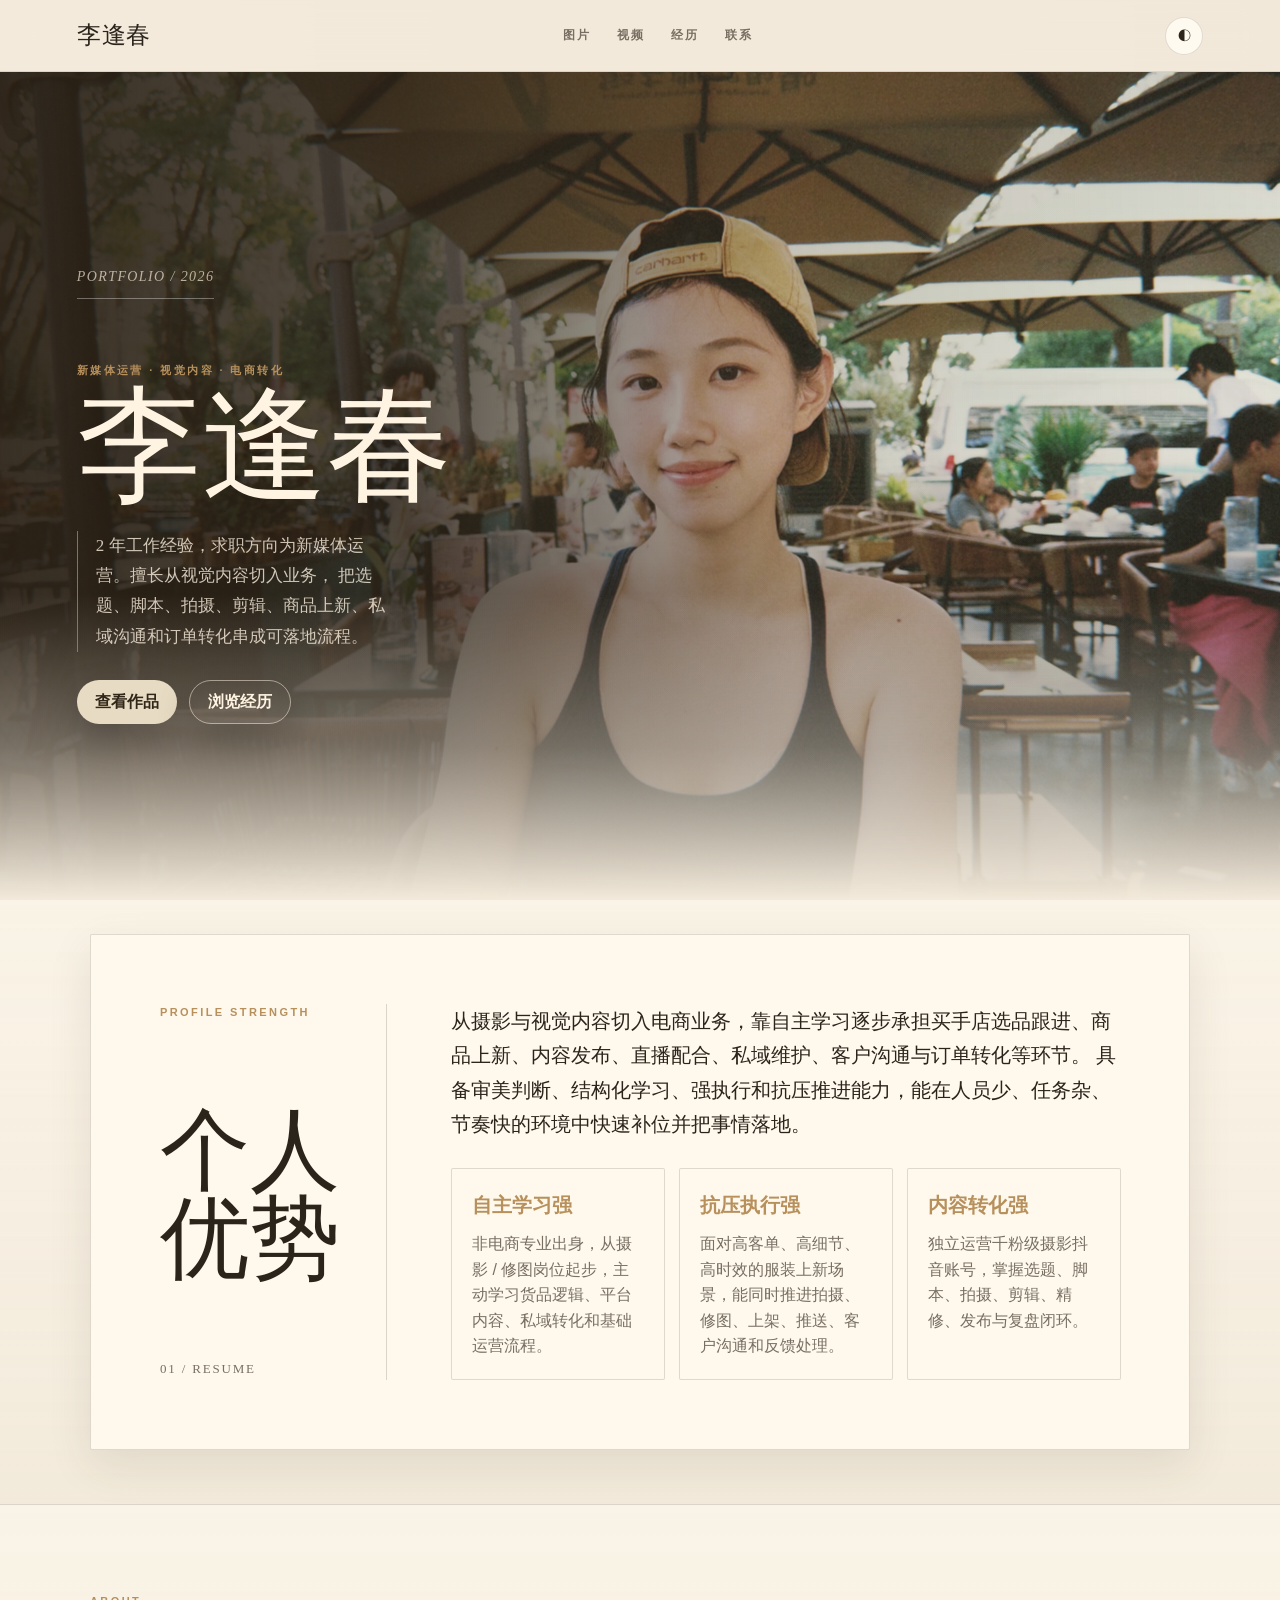
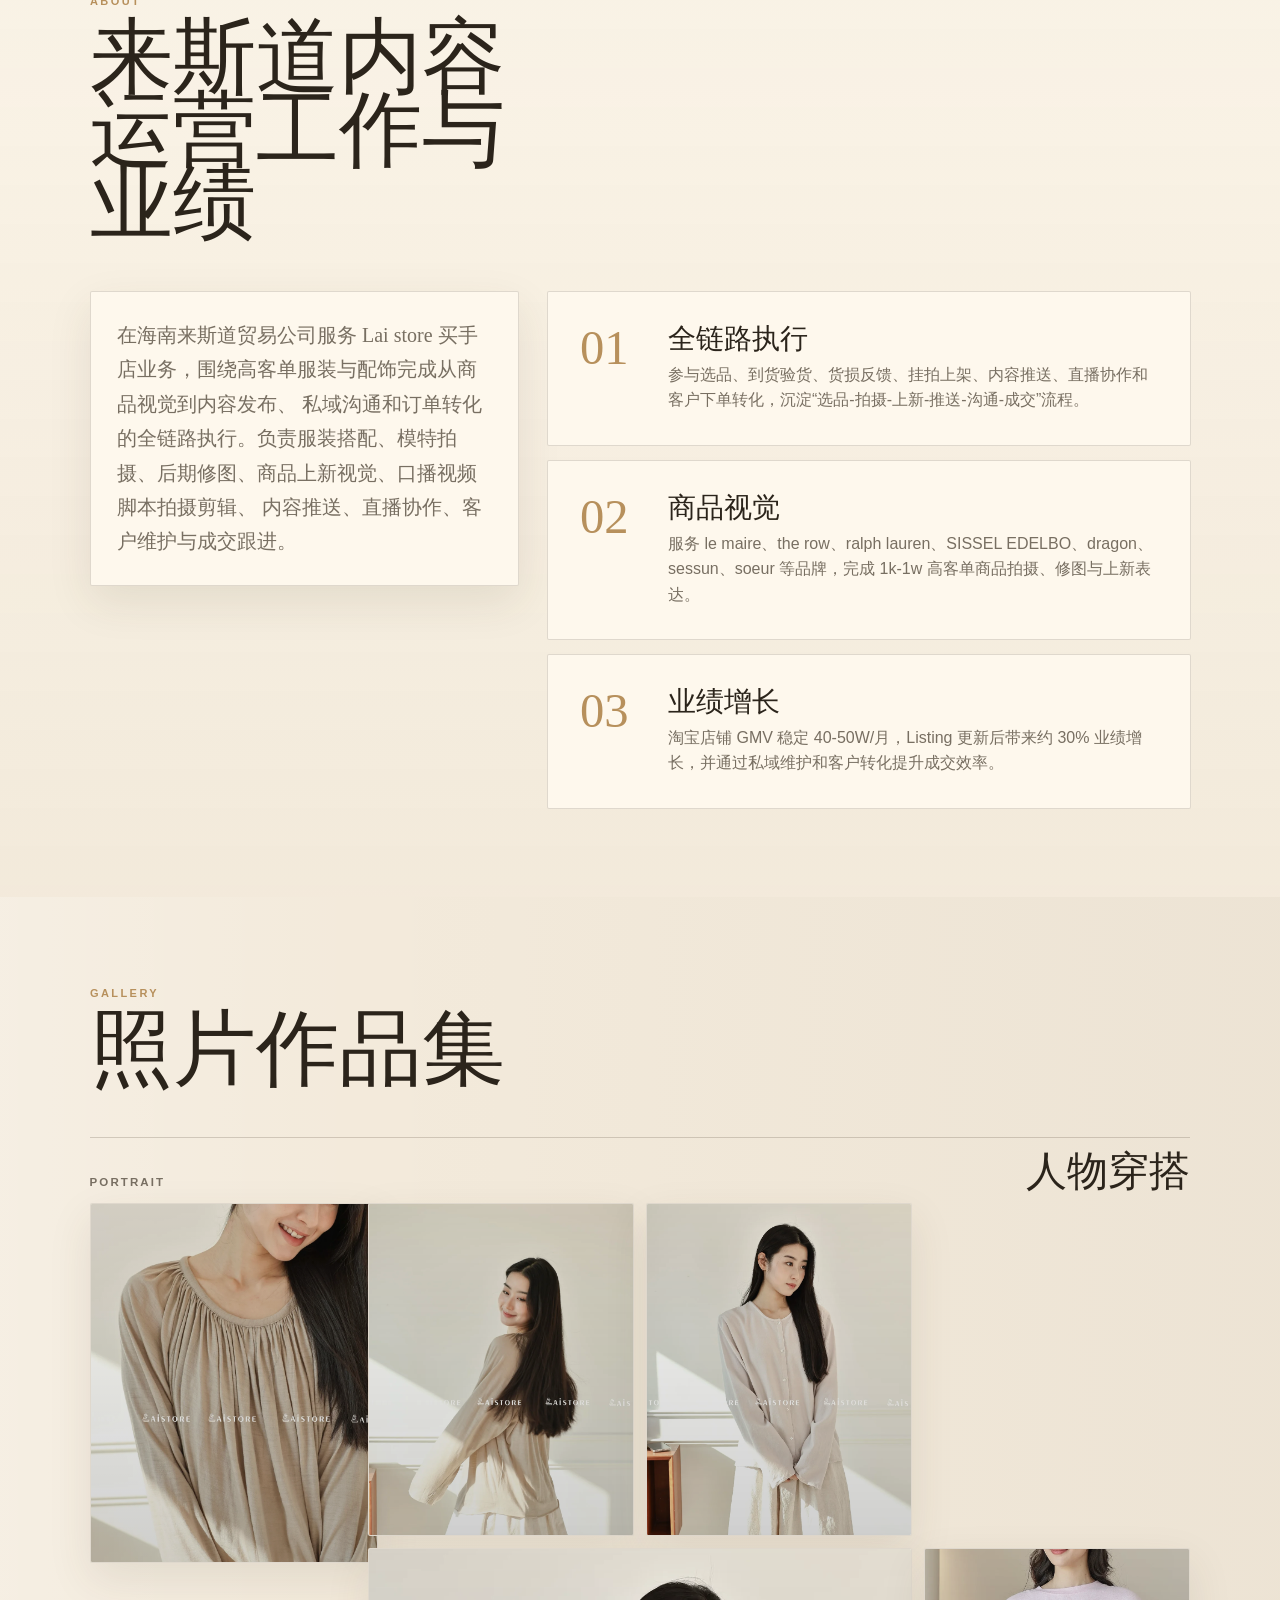
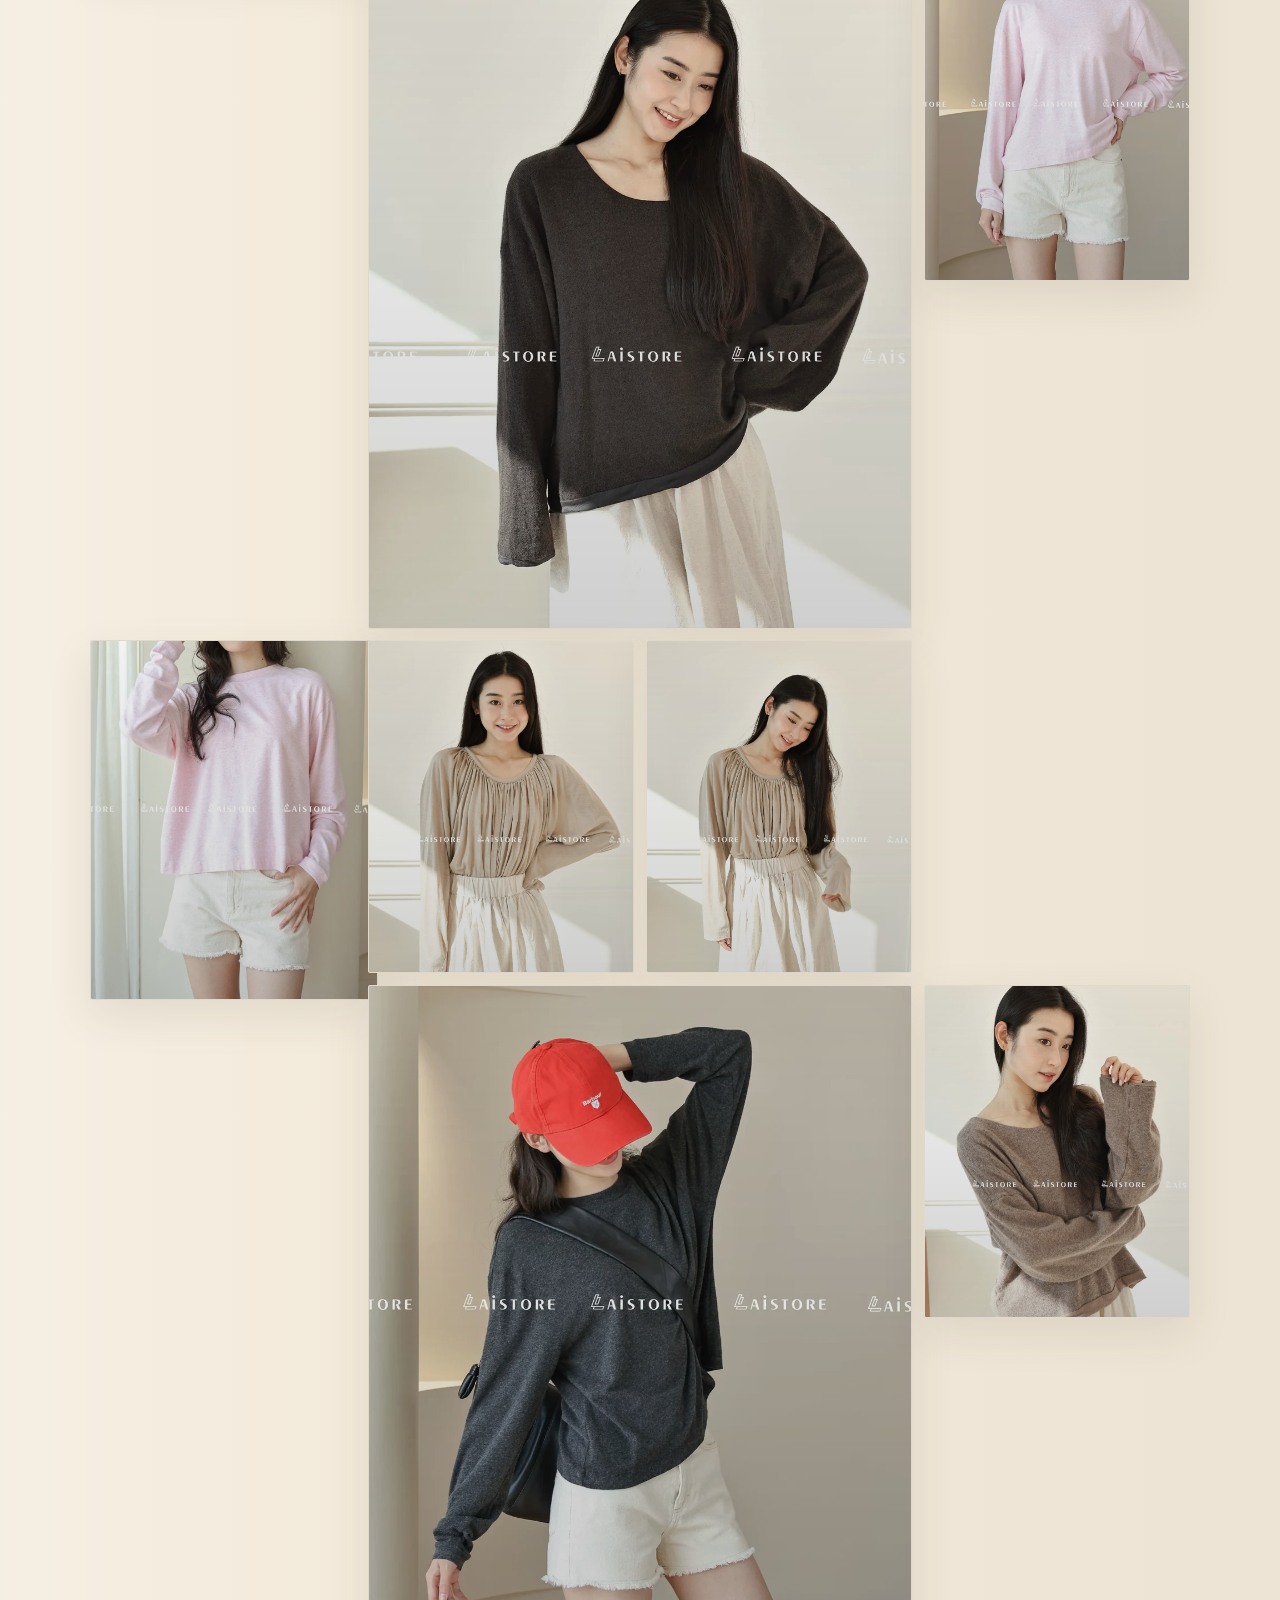
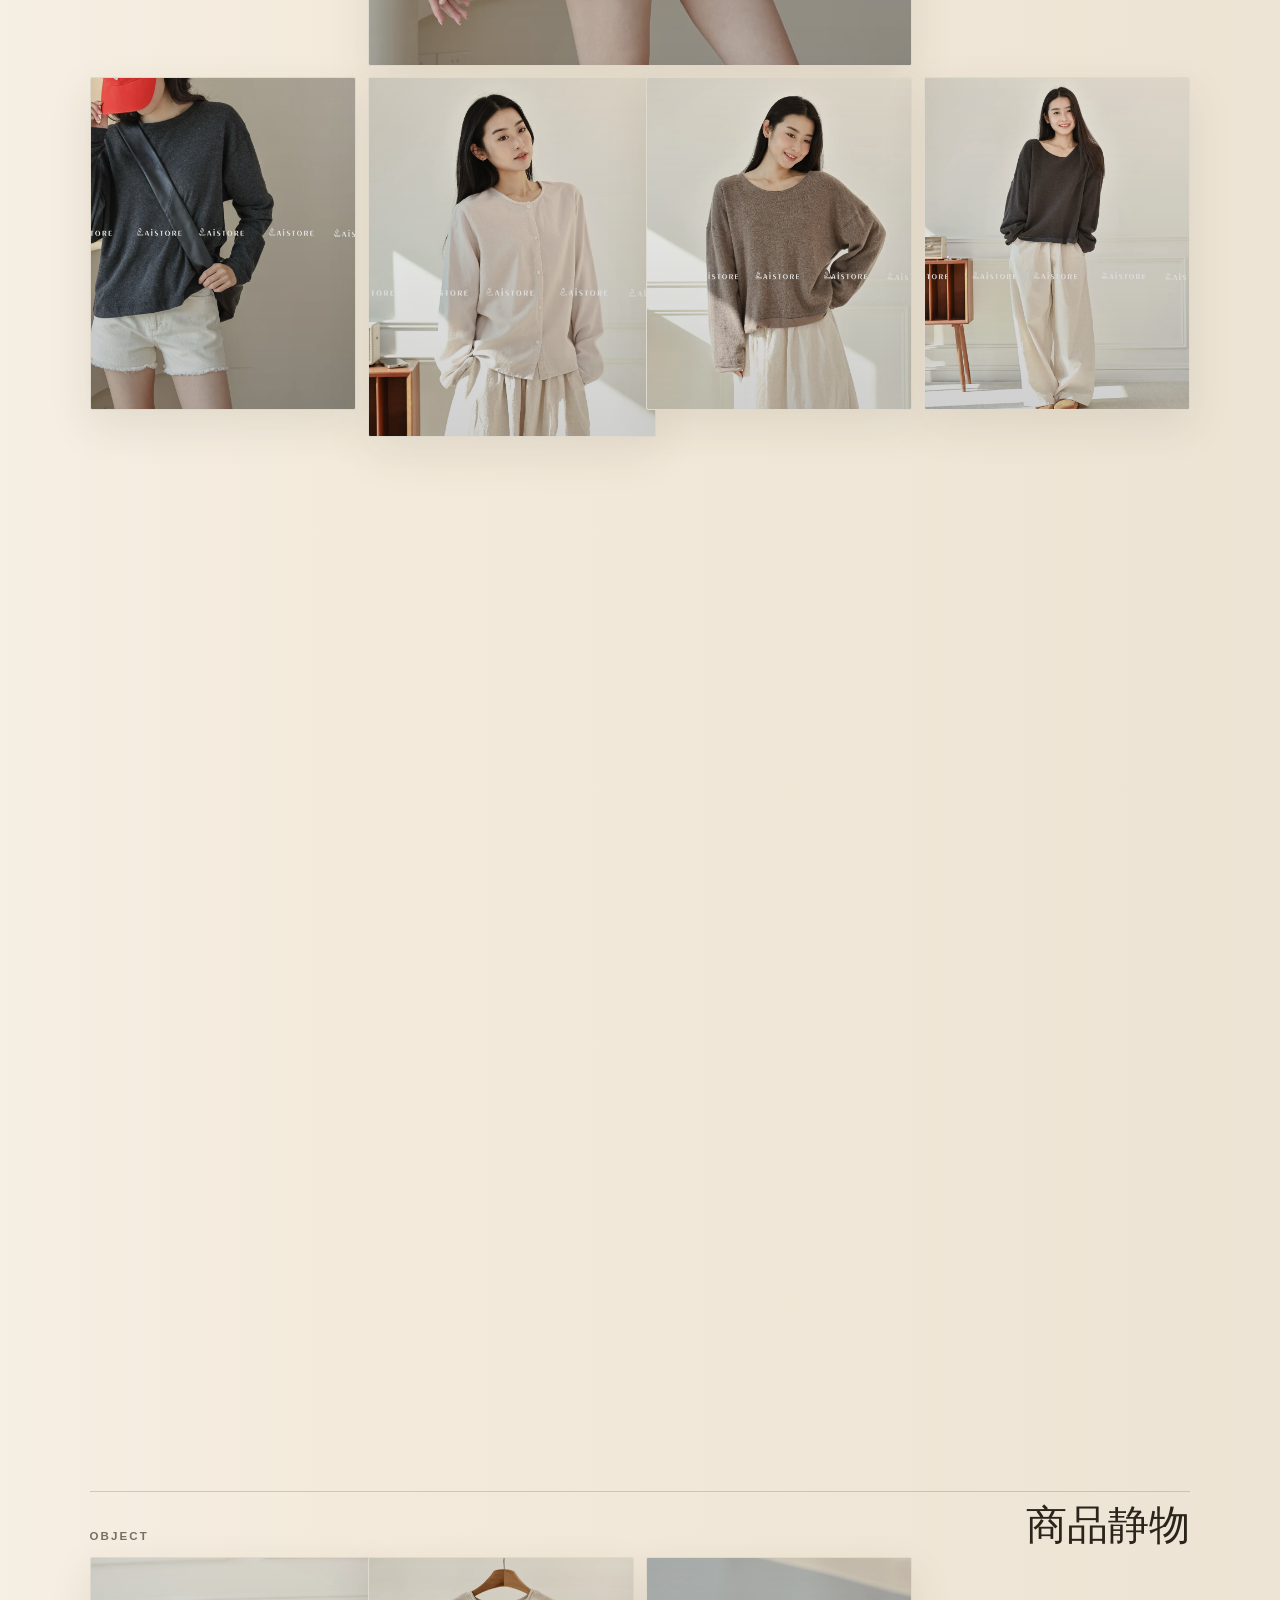
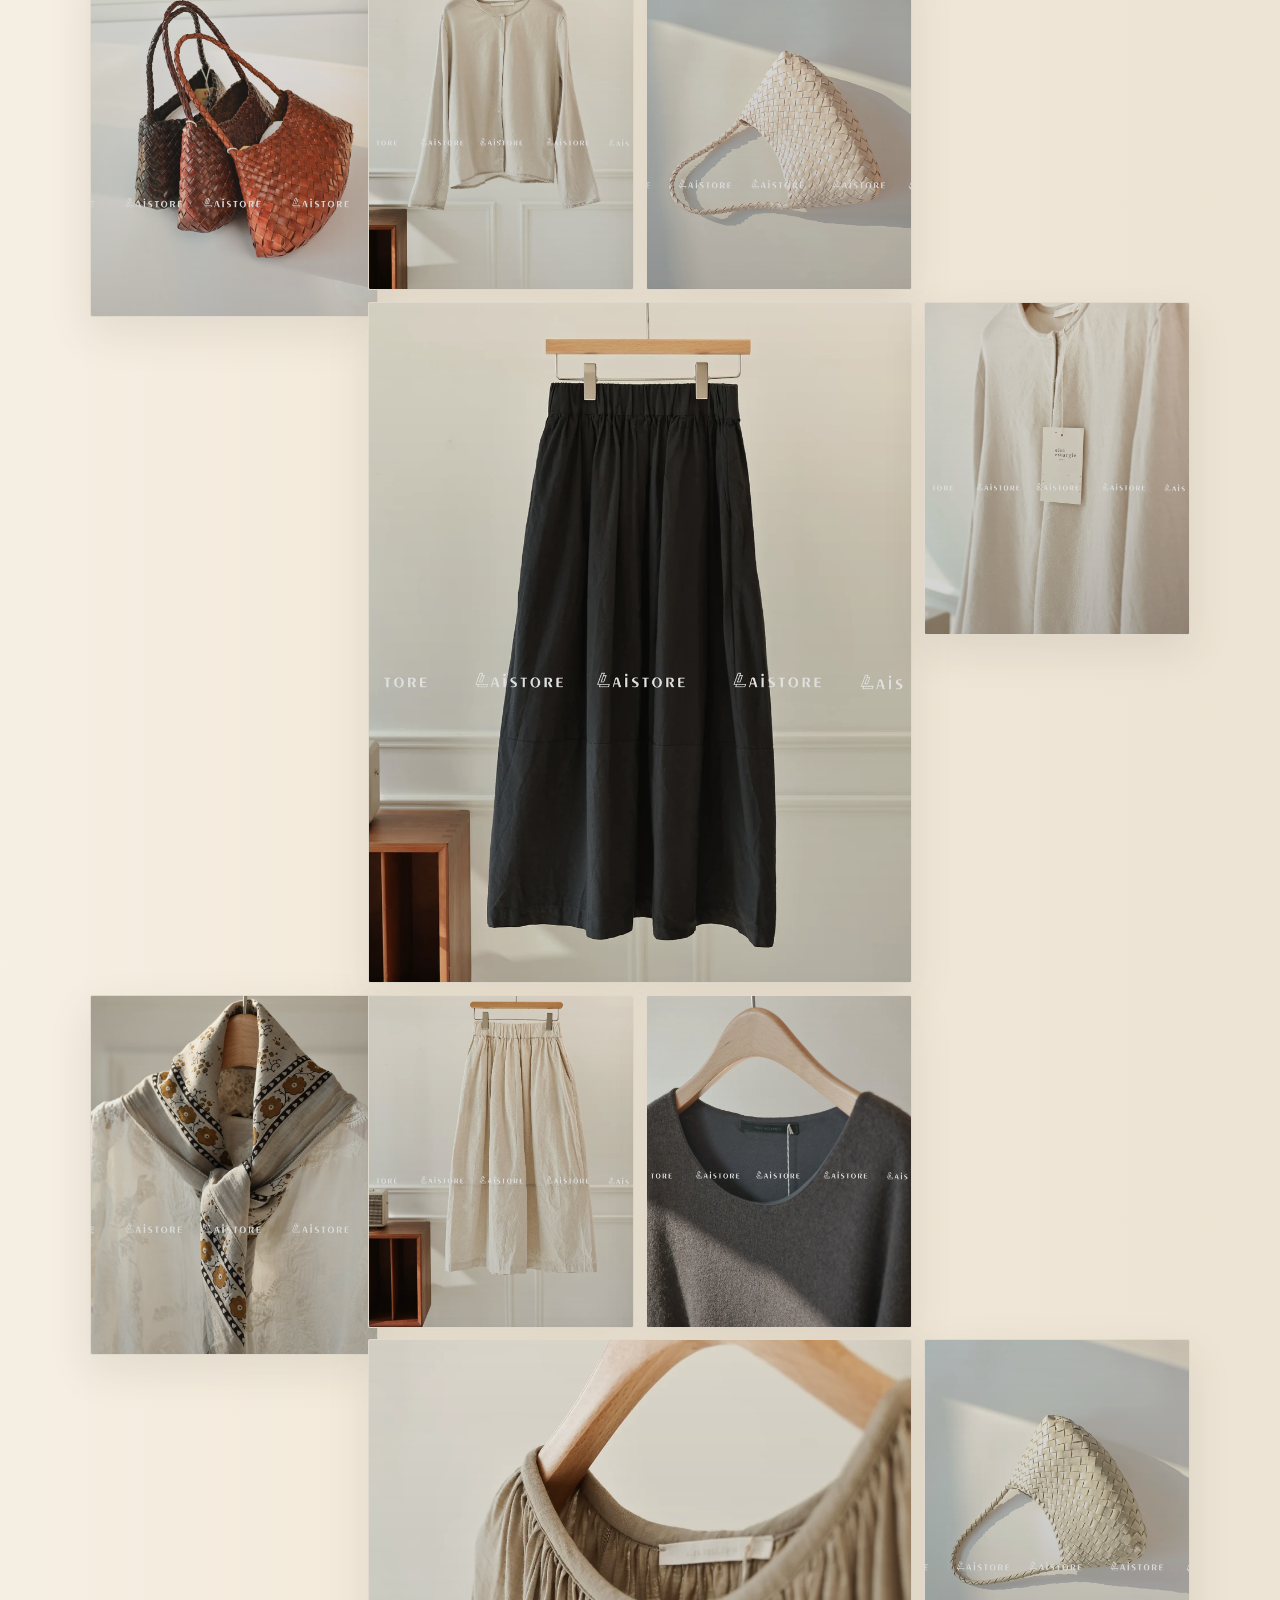
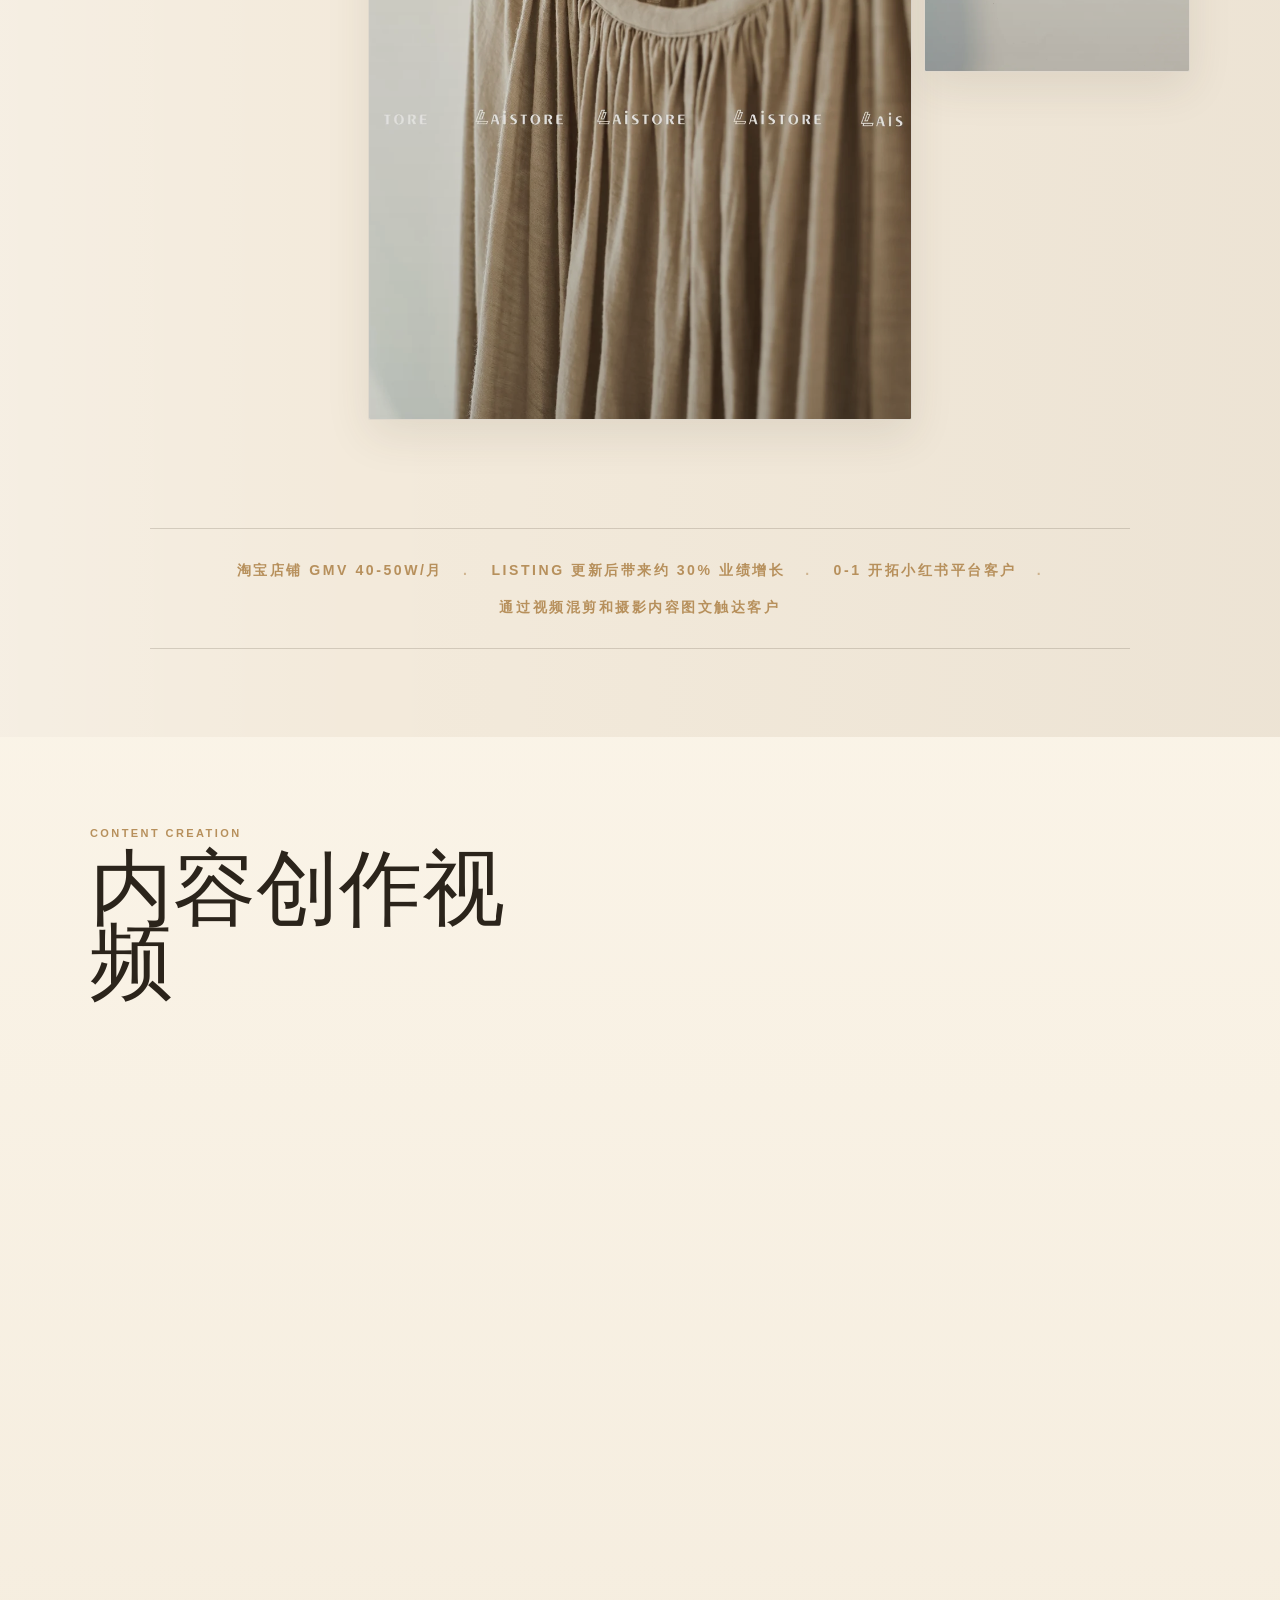
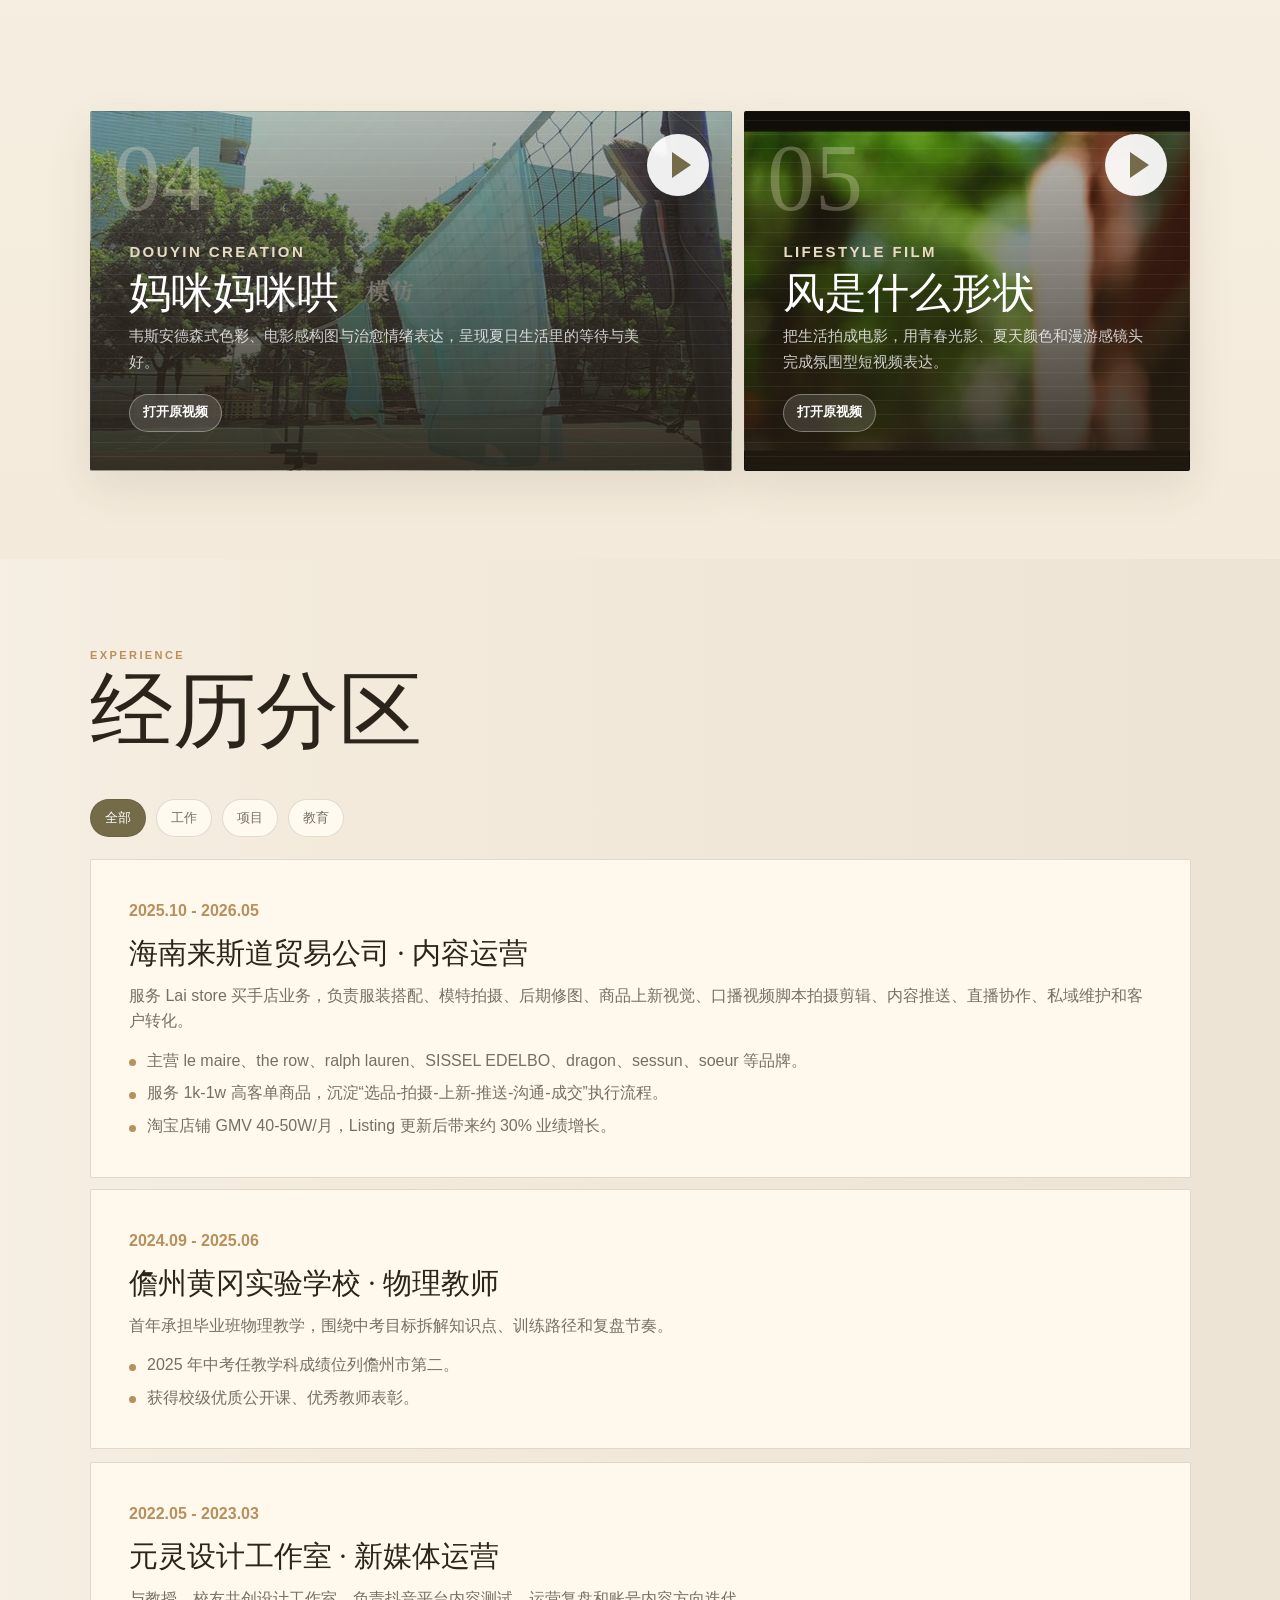
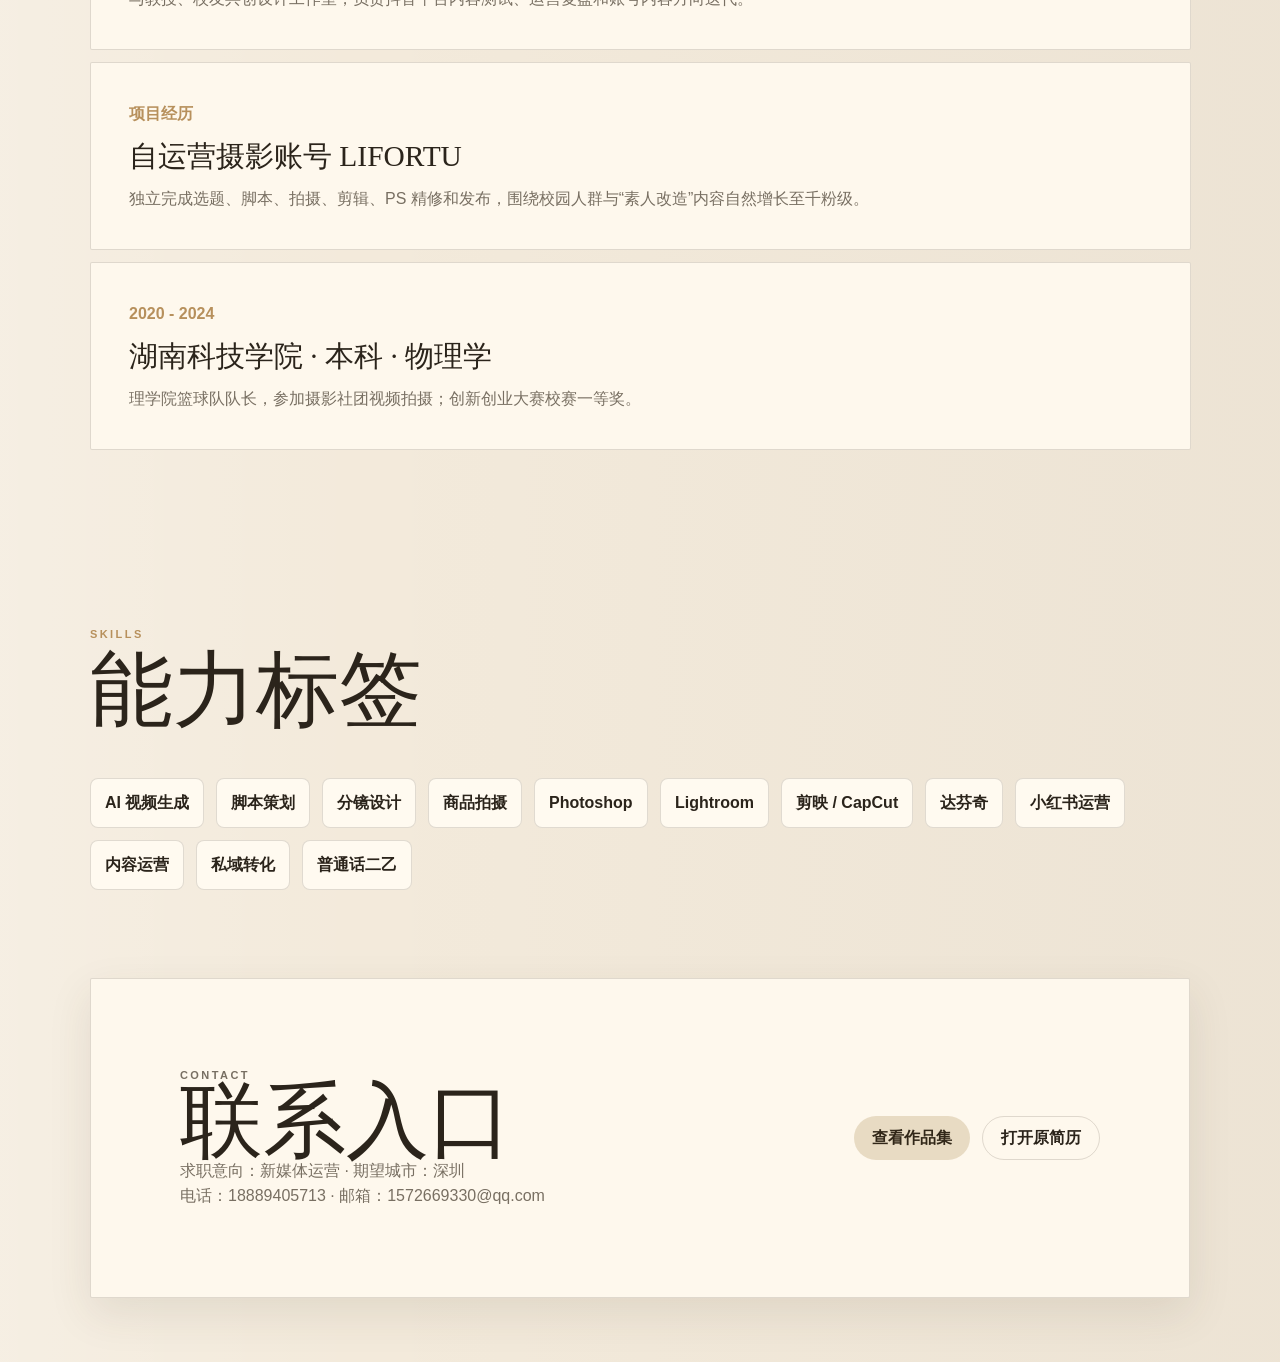
==== commit a2c92901: "Remove public editing controls" ====
--- a/www.lifengchun.html
+++ b/www.lifengchun.html
@@ -18,9 +18,6 @@
         <a href="#contact">联系</a>
       </nav>
       <div class="top-actions">
-        <button class="edit-toggle" id="editToggle" type="button" aria-pressed="false">编辑</button>
-        <button class="edit-add" id="editAdd" type="button">添加文字块</button>
-        <button class="edit-reset" id="editReset" type="button">重置文字</button>
         <button class="icon-button" id="themeToggle" type="button" aria-label="切换主题" title="切换主题">
           <span aria-hidden="true">◐</span>
         </button>
--- a/styles.css
+++ b/styles.css
@@ -99,83 +99,6 @@
   gap: 8px;
 }
 
-.edit-toggle,
-.edit-add,
-.edit-reset {
-  min-height: 38px;
-  padding: 0 12px;
-  border: 1px solid var(--line);
-  border-radius: 8px;
-  background: var(--panel);
-  color: var(--ink);
-  font: inherit;
-  font-size: 13px;
-  font-weight: 800;
-  cursor: pointer;
-}
-
-.edit-toggle.is-active {
-  border-color: transparent;
-  background: var(--teal);
-  color: white;
-}
-
-.edit-reset {
-  display: none;
-  color: var(--muted);
-}
-
-body.editing .edit-add,
-body.editing .edit-reset {
-  display: inline-flex;
-  align-items: center;
-}
-
-.edit-add {
-  display: none;
-  color: var(--muted);
-}
-
-[data-editable] {
-  transition: background-color 0.18s ease, box-shadow 0.18s ease;
-}
-
-body.editing [data-editable] {
-  min-height: 1.3em;
-  border-radius: 6px;
-  outline: 1px dashed color-mix(in srgb, var(--amber) 74%, transparent);
-  outline-offset: 3px;
-  cursor: text;
-  overflow: auto;
-  resize: both;
-}
-
-body.editing [data-editable]:focus {
-  background: color-mix(in srgb, var(--amber) 18%, transparent);
-  box-shadow: 0 0 0 5px color-mix(in srgb, var(--amber) 12%, transparent);
-  outline-style: solid;
-}
-
-.custom-text-block {
-  display: block;
-  width: min(680px, 100%);
-  min-height: 96px;
-  margin: 18px 0;
-  padding: 18px 20px;
-  border: 1px solid var(--line);
-  border-radius: 2px;
-  background: color-mix(in srgb, var(--panel) 90%, var(--bg));
-  color: var(--ink);
-  font-family: var(--serif);
-  font-size: clamp(18px, 1.35vw, 24px);
-  line-height: 1.65;
-}
-
-body.editing .custom-text-block {
-  outline: 1px dashed color-mix(in srgb, var(--amber) 74%, transparent);
-  outline-offset: 3px;
-}
-
 .icon-button {
   display: inline-grid;
   place-items: center;
@@ -1104,9 +1027,6 @@
   text-transform: uppercase;
 }
 
-.edit-toggle,
-.edit-reset,
-.edit-add,
 .icon-button,
 .filter,
 .outline-action,
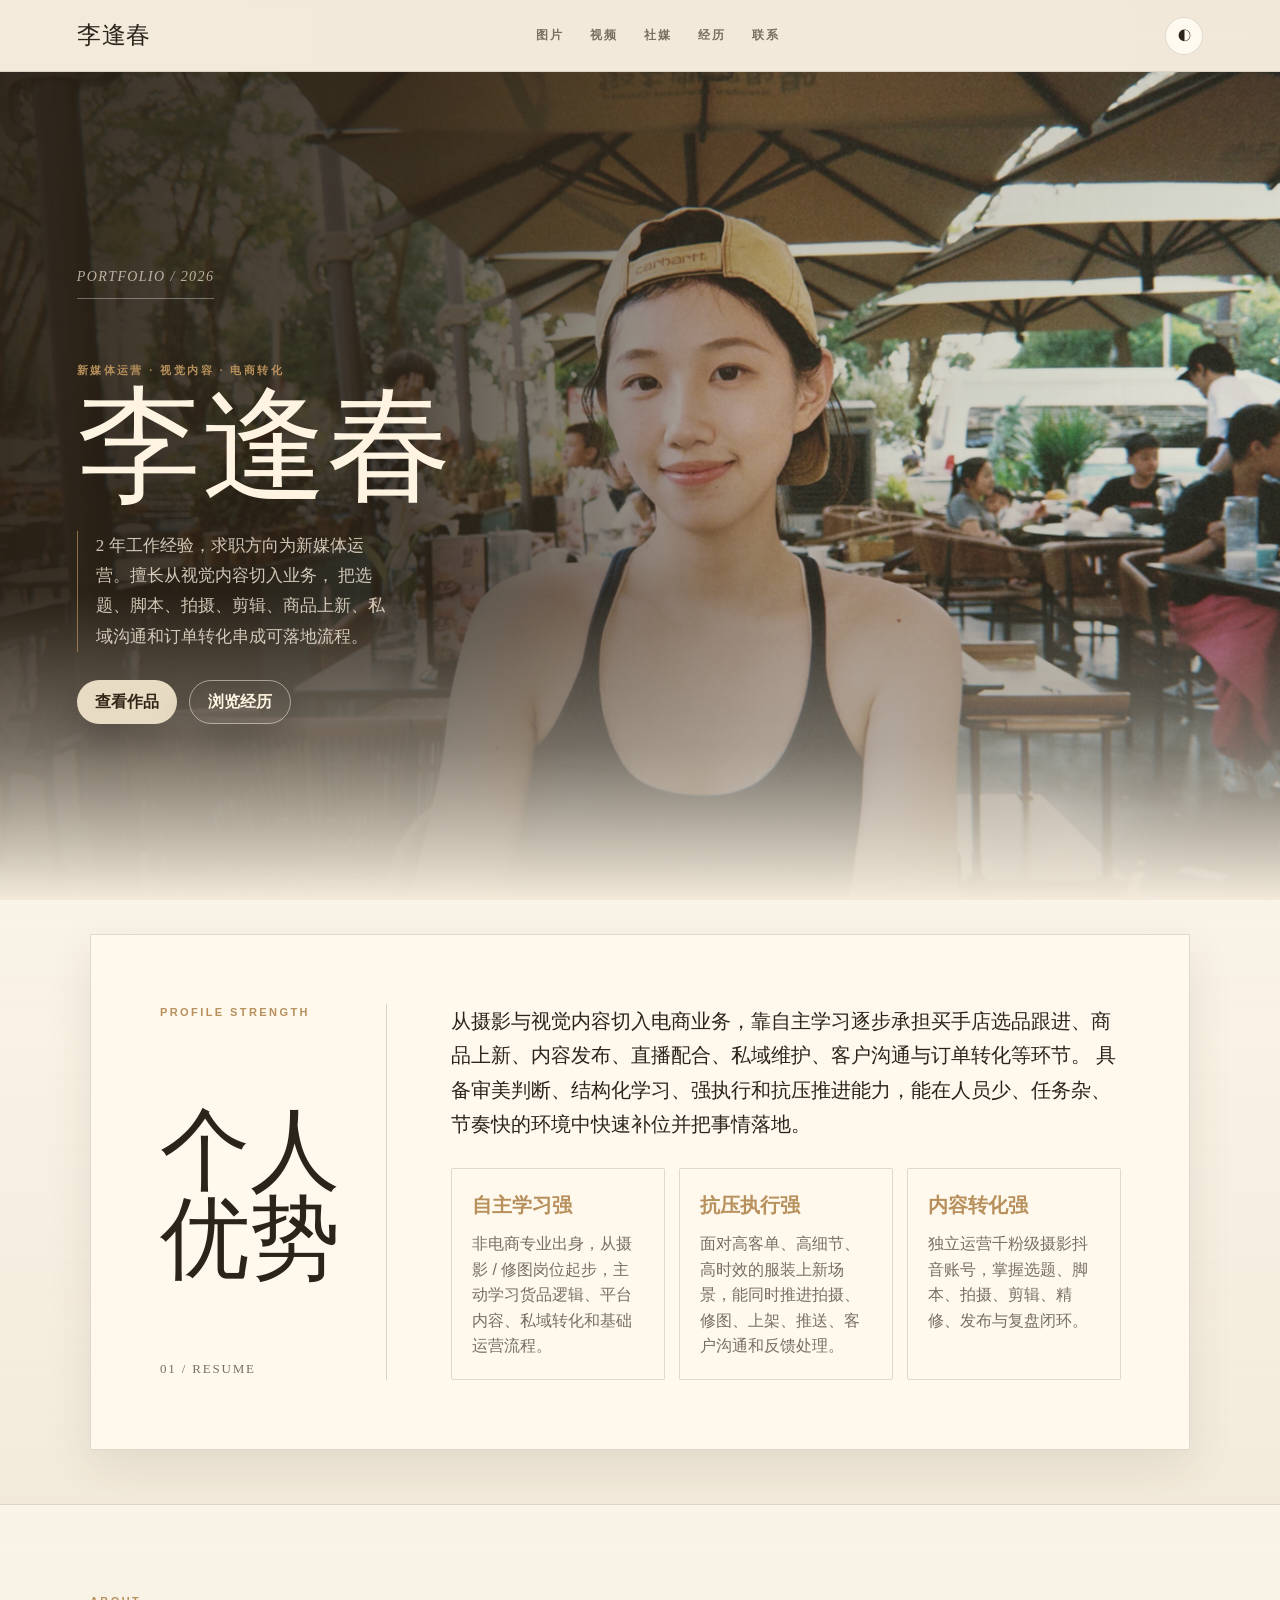
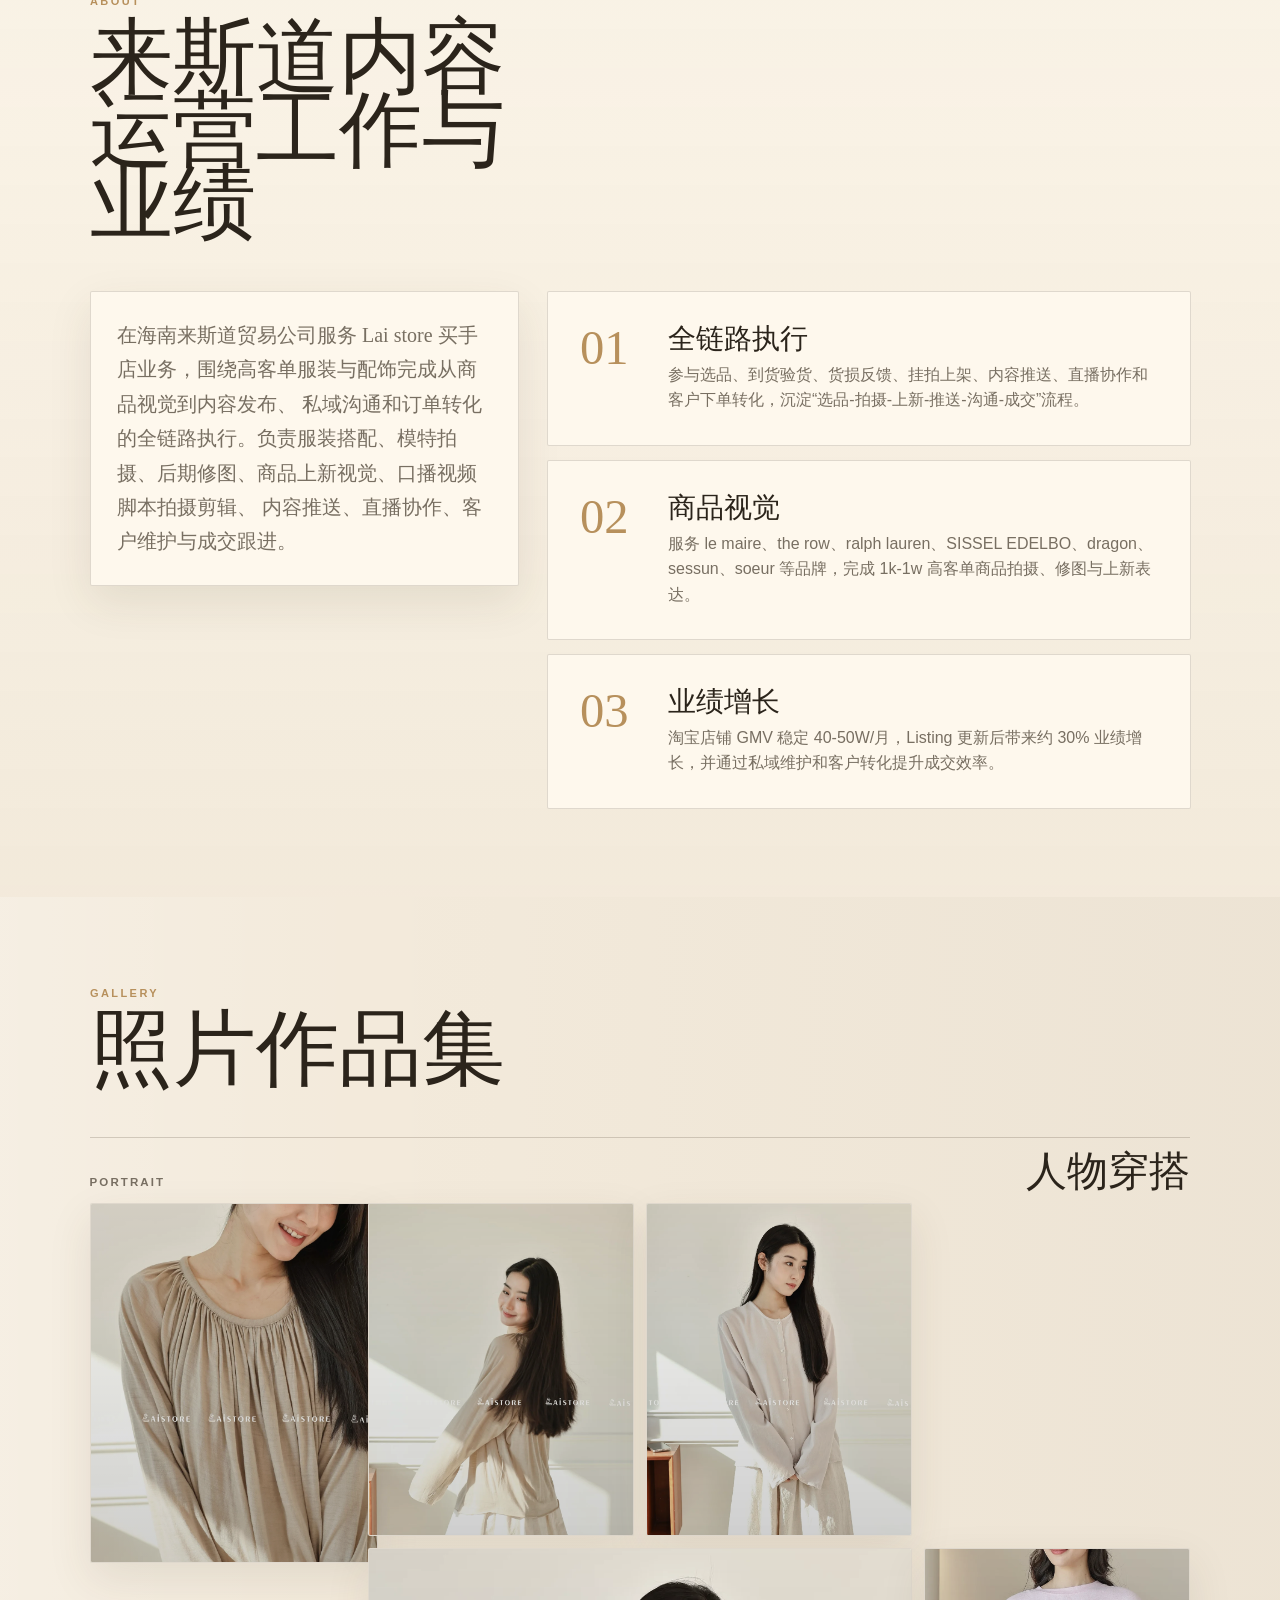
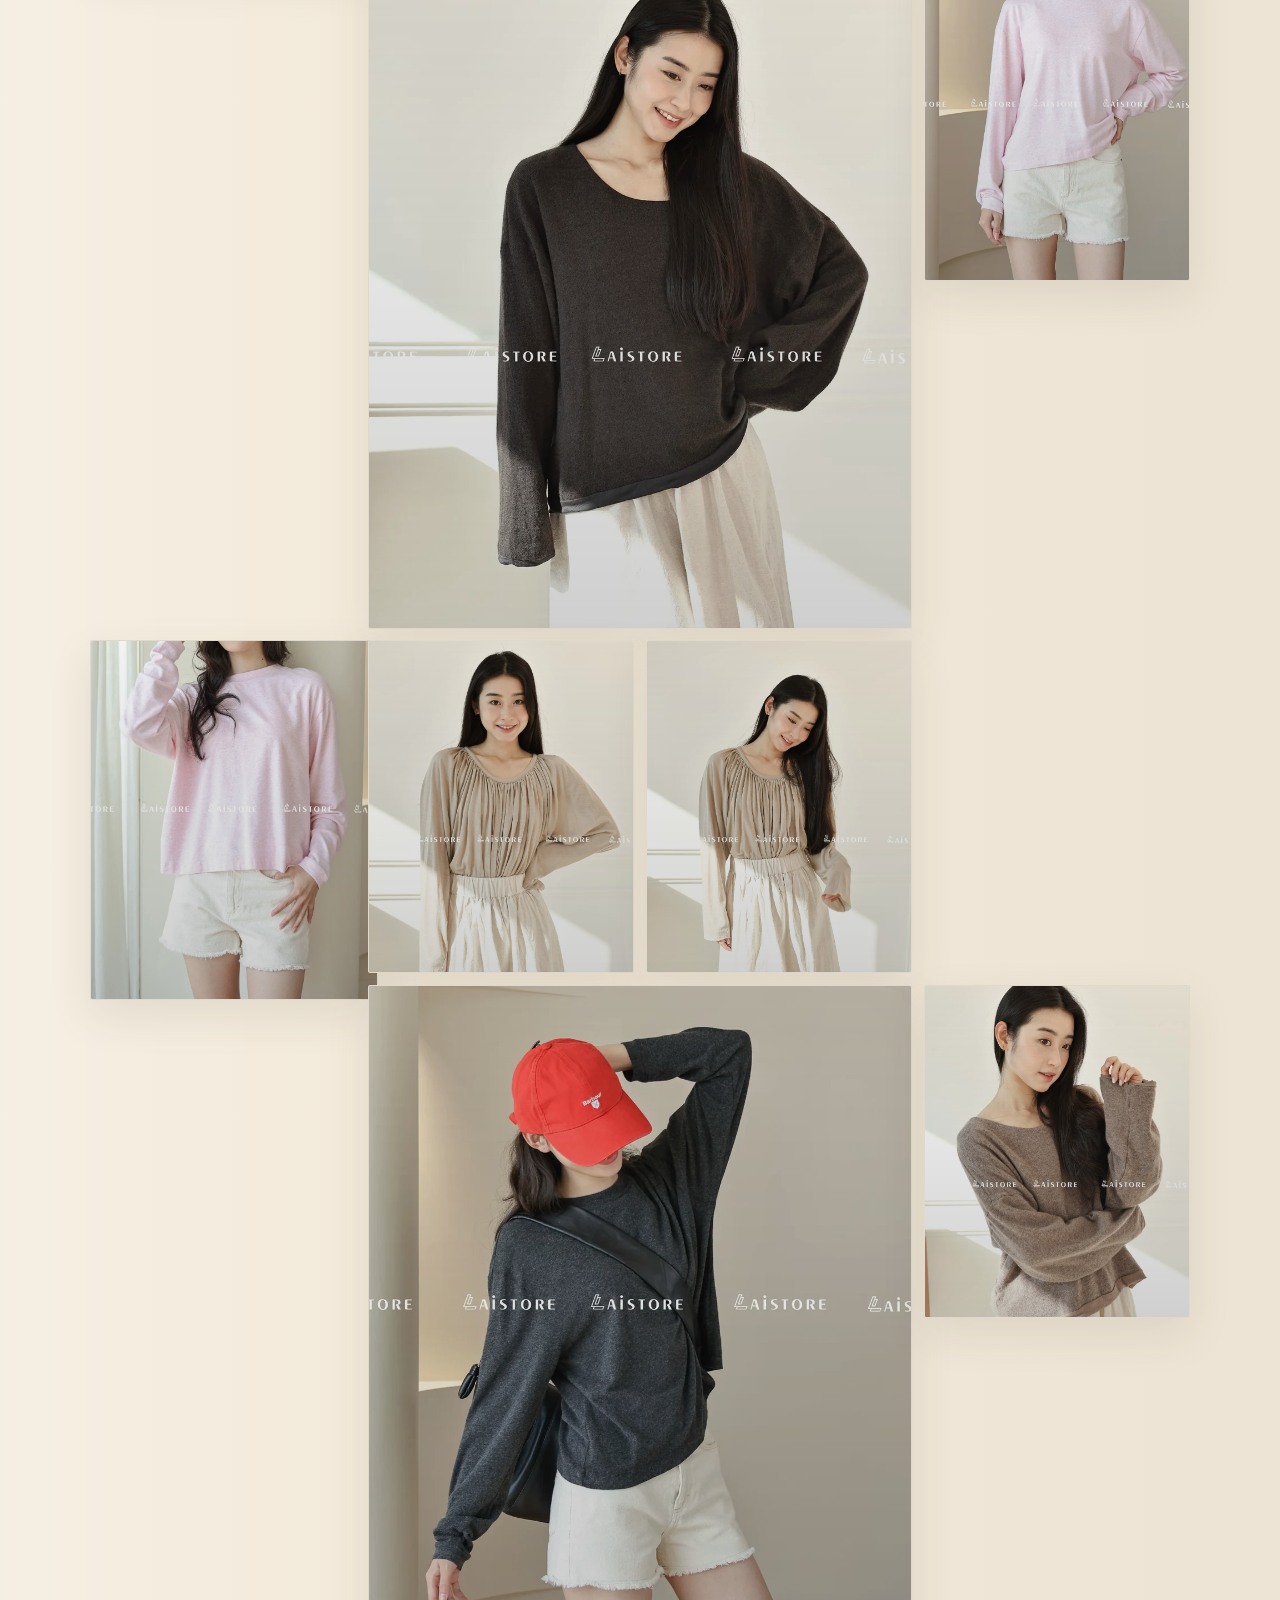
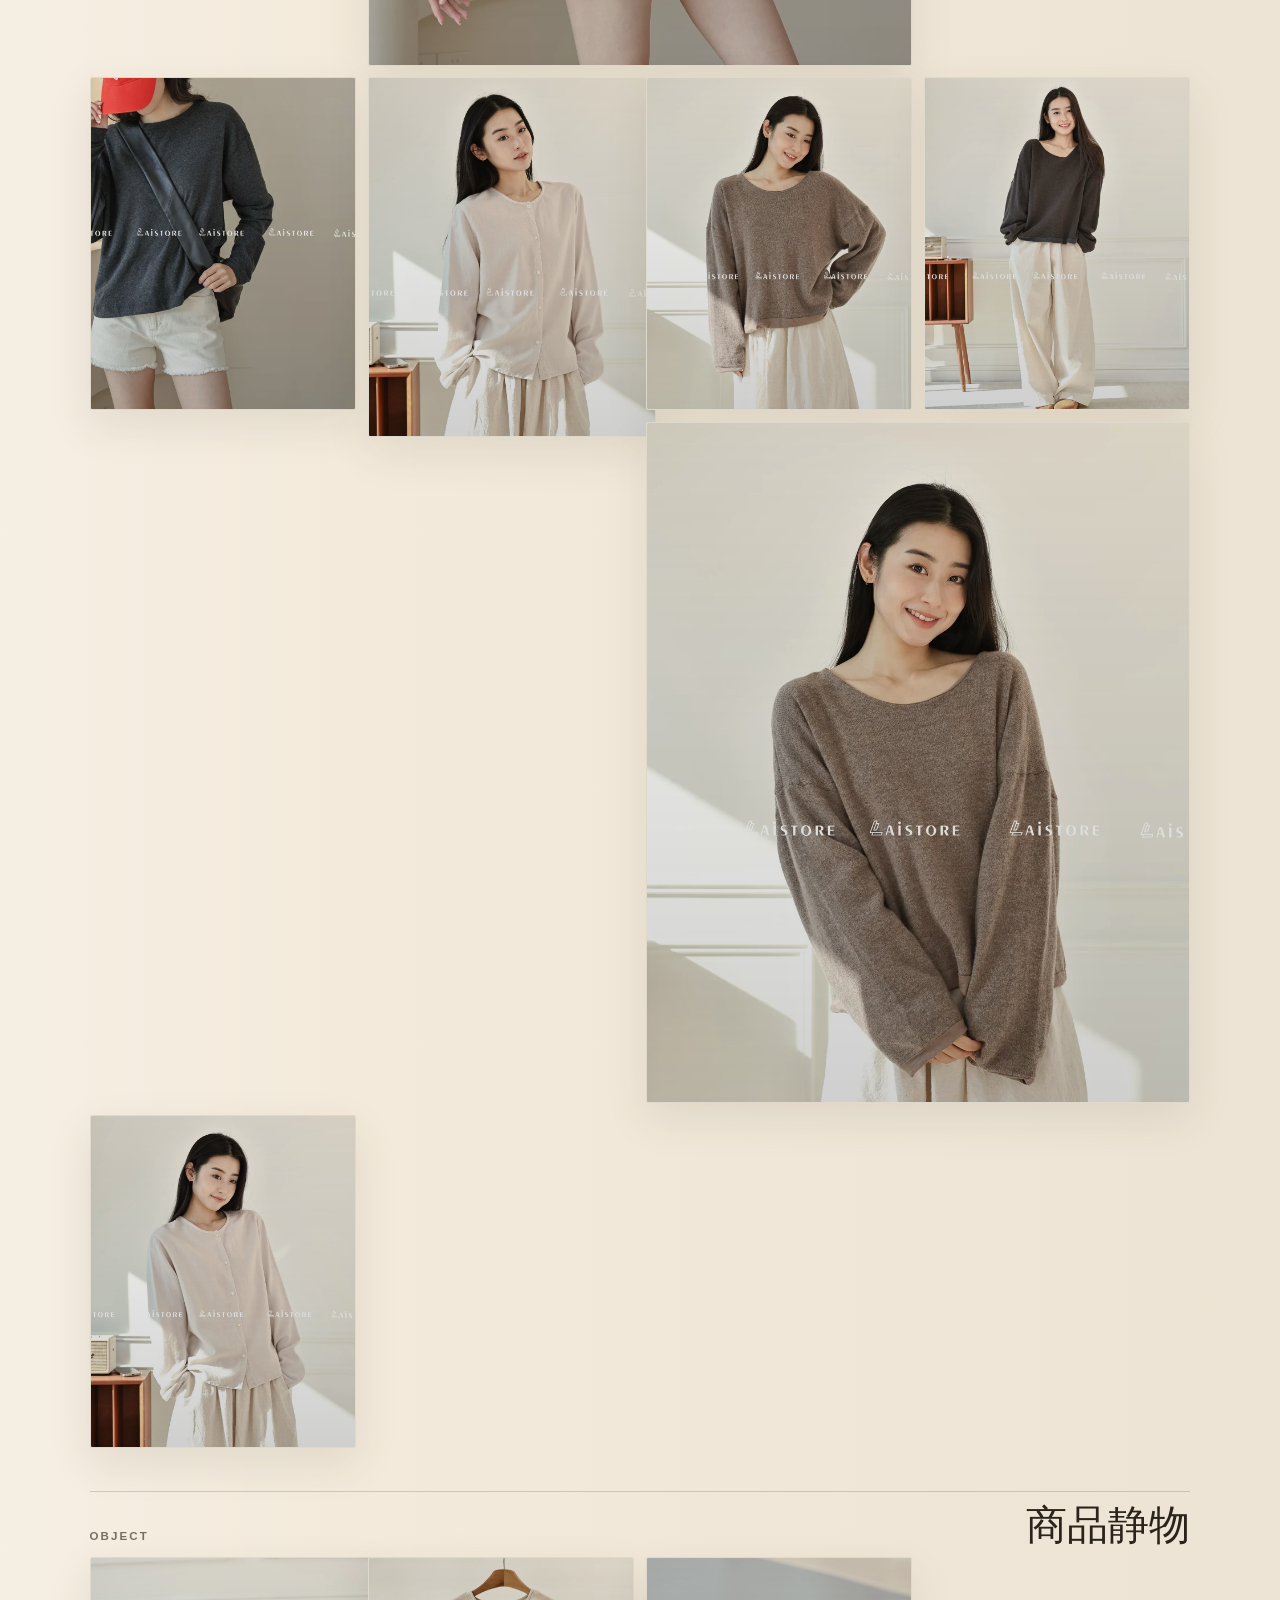
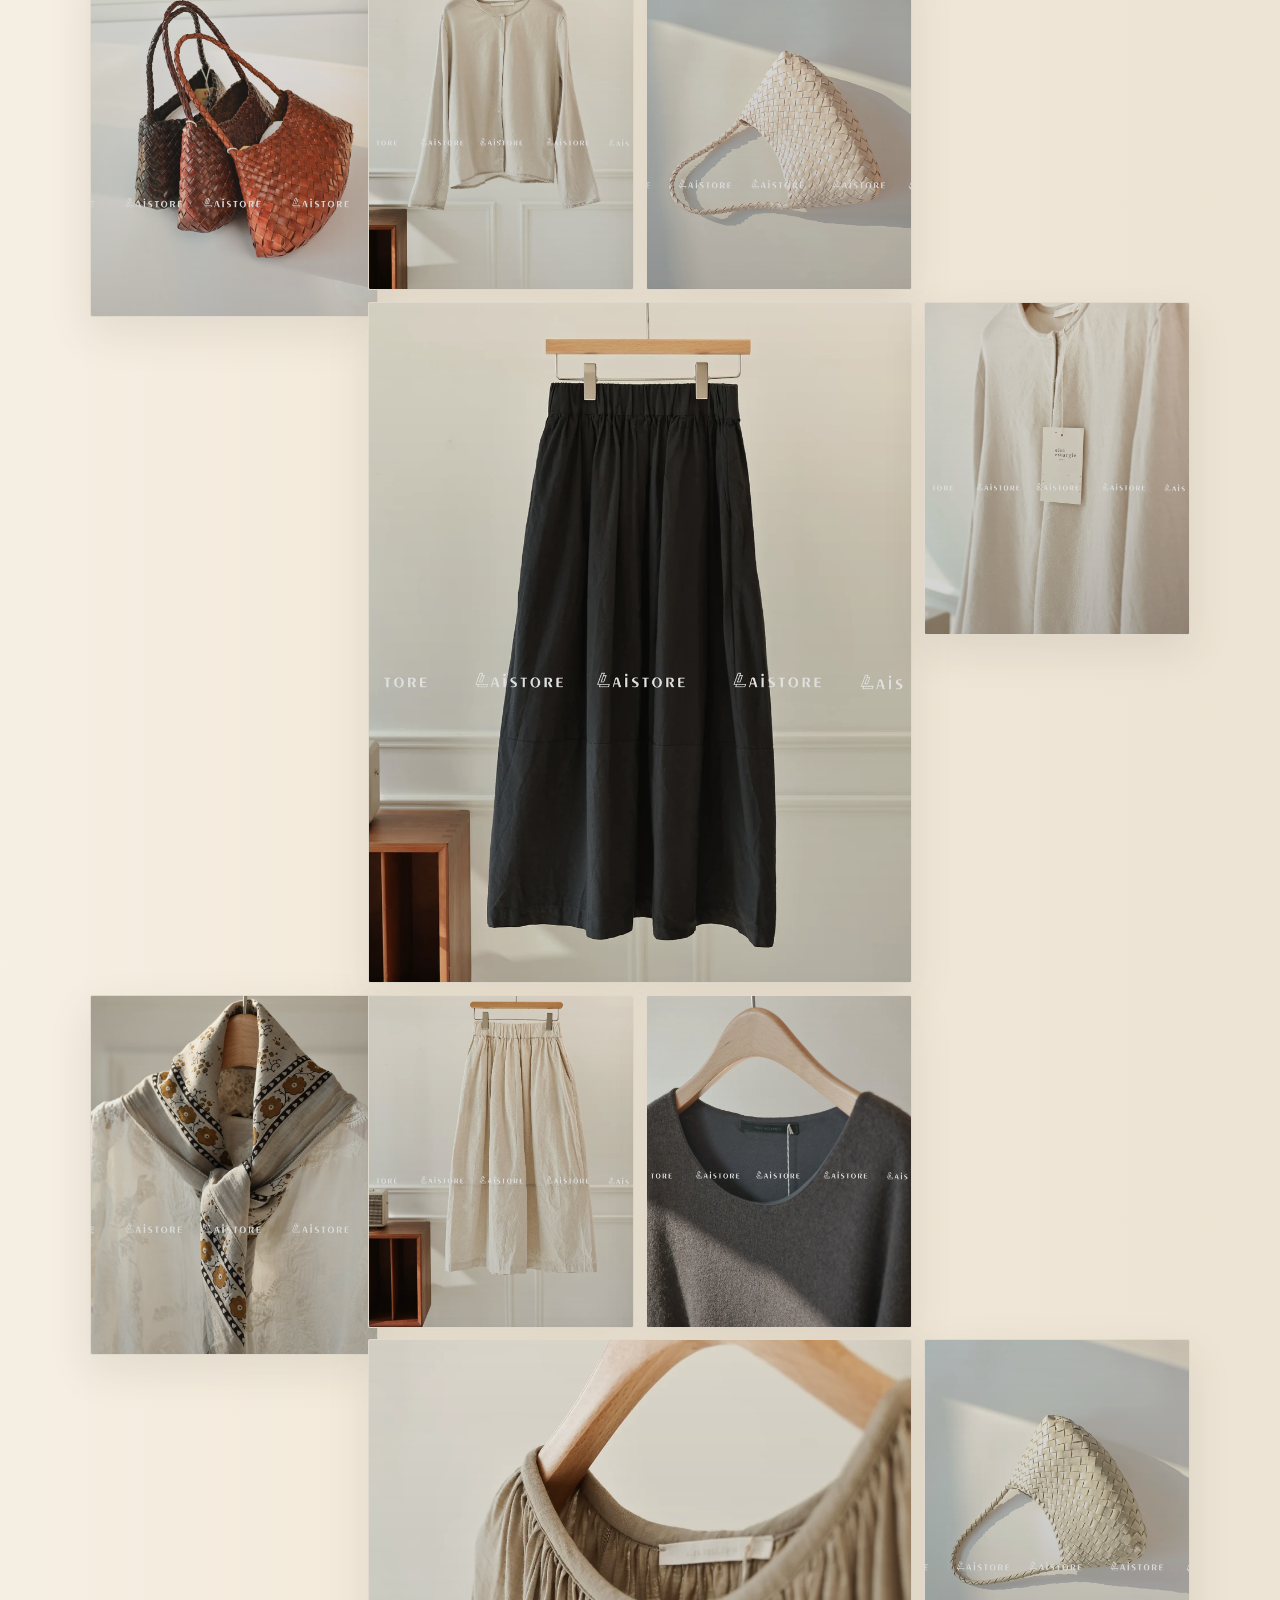
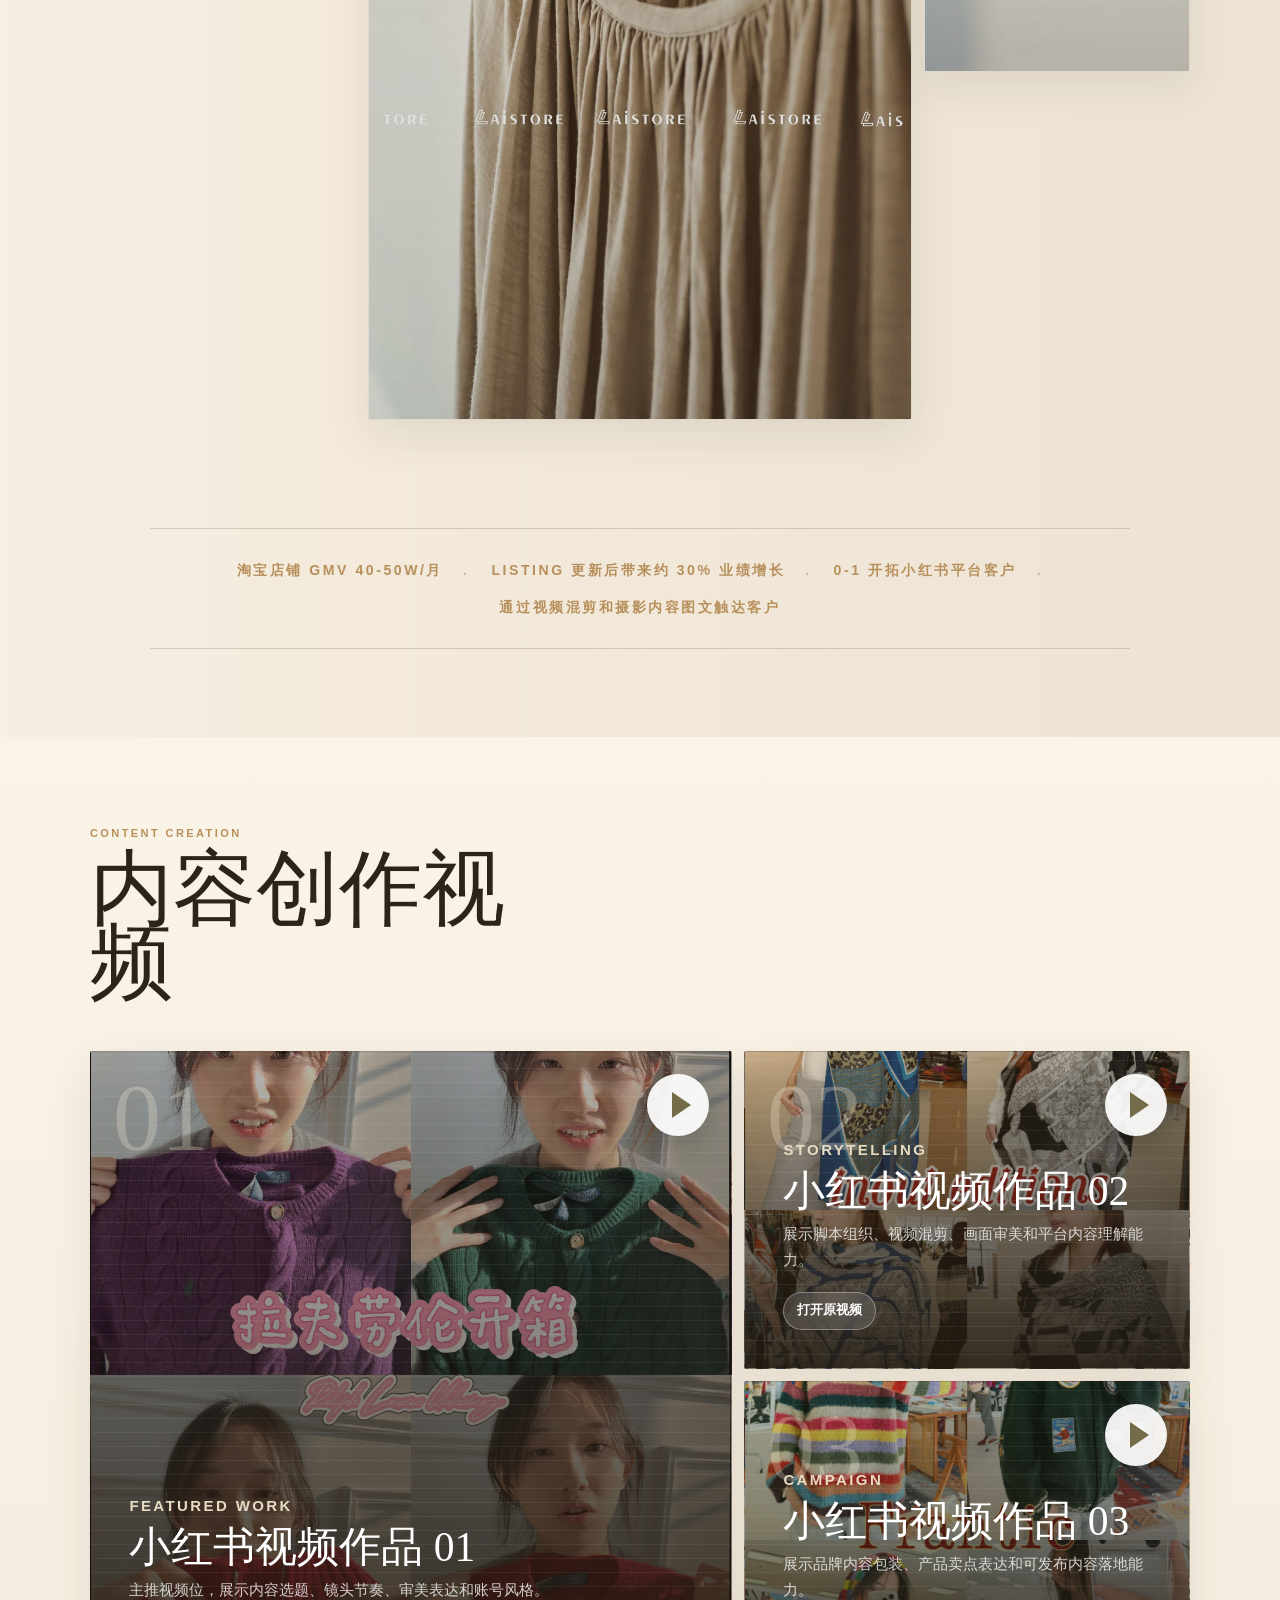
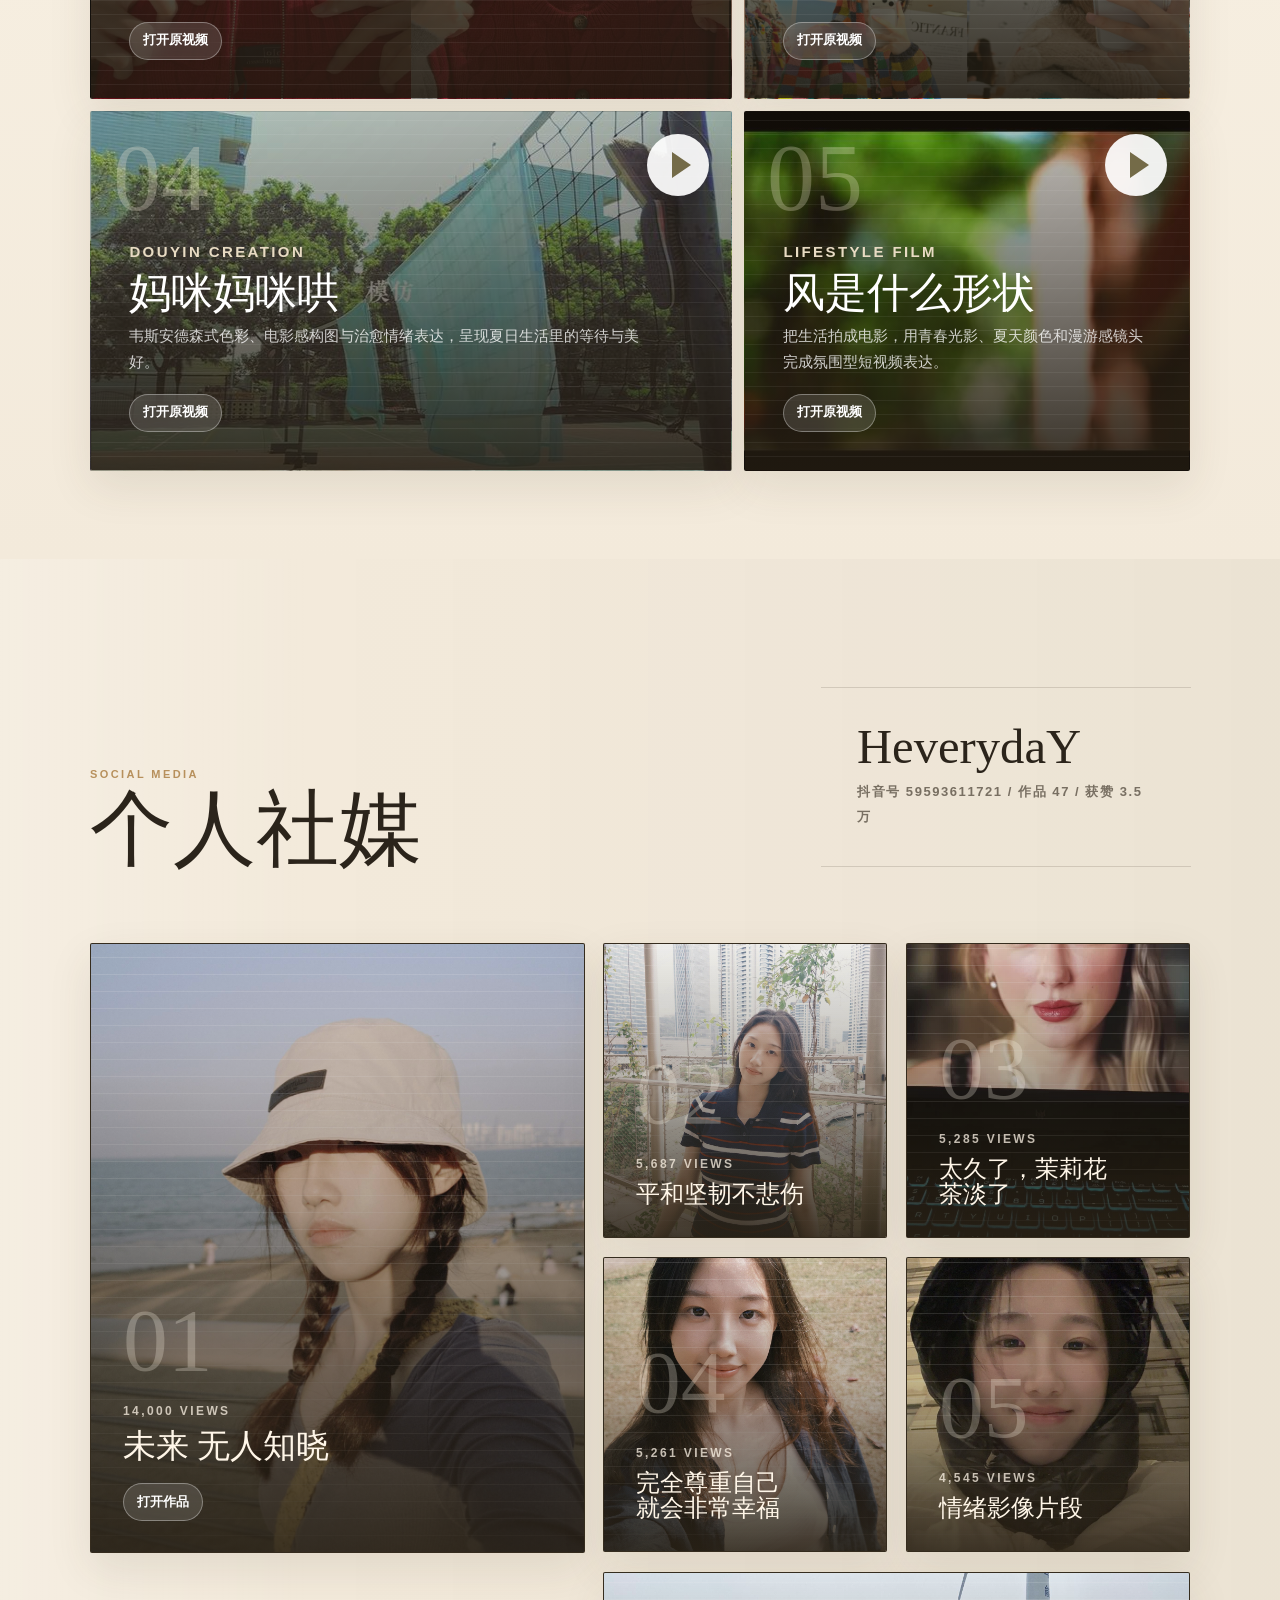
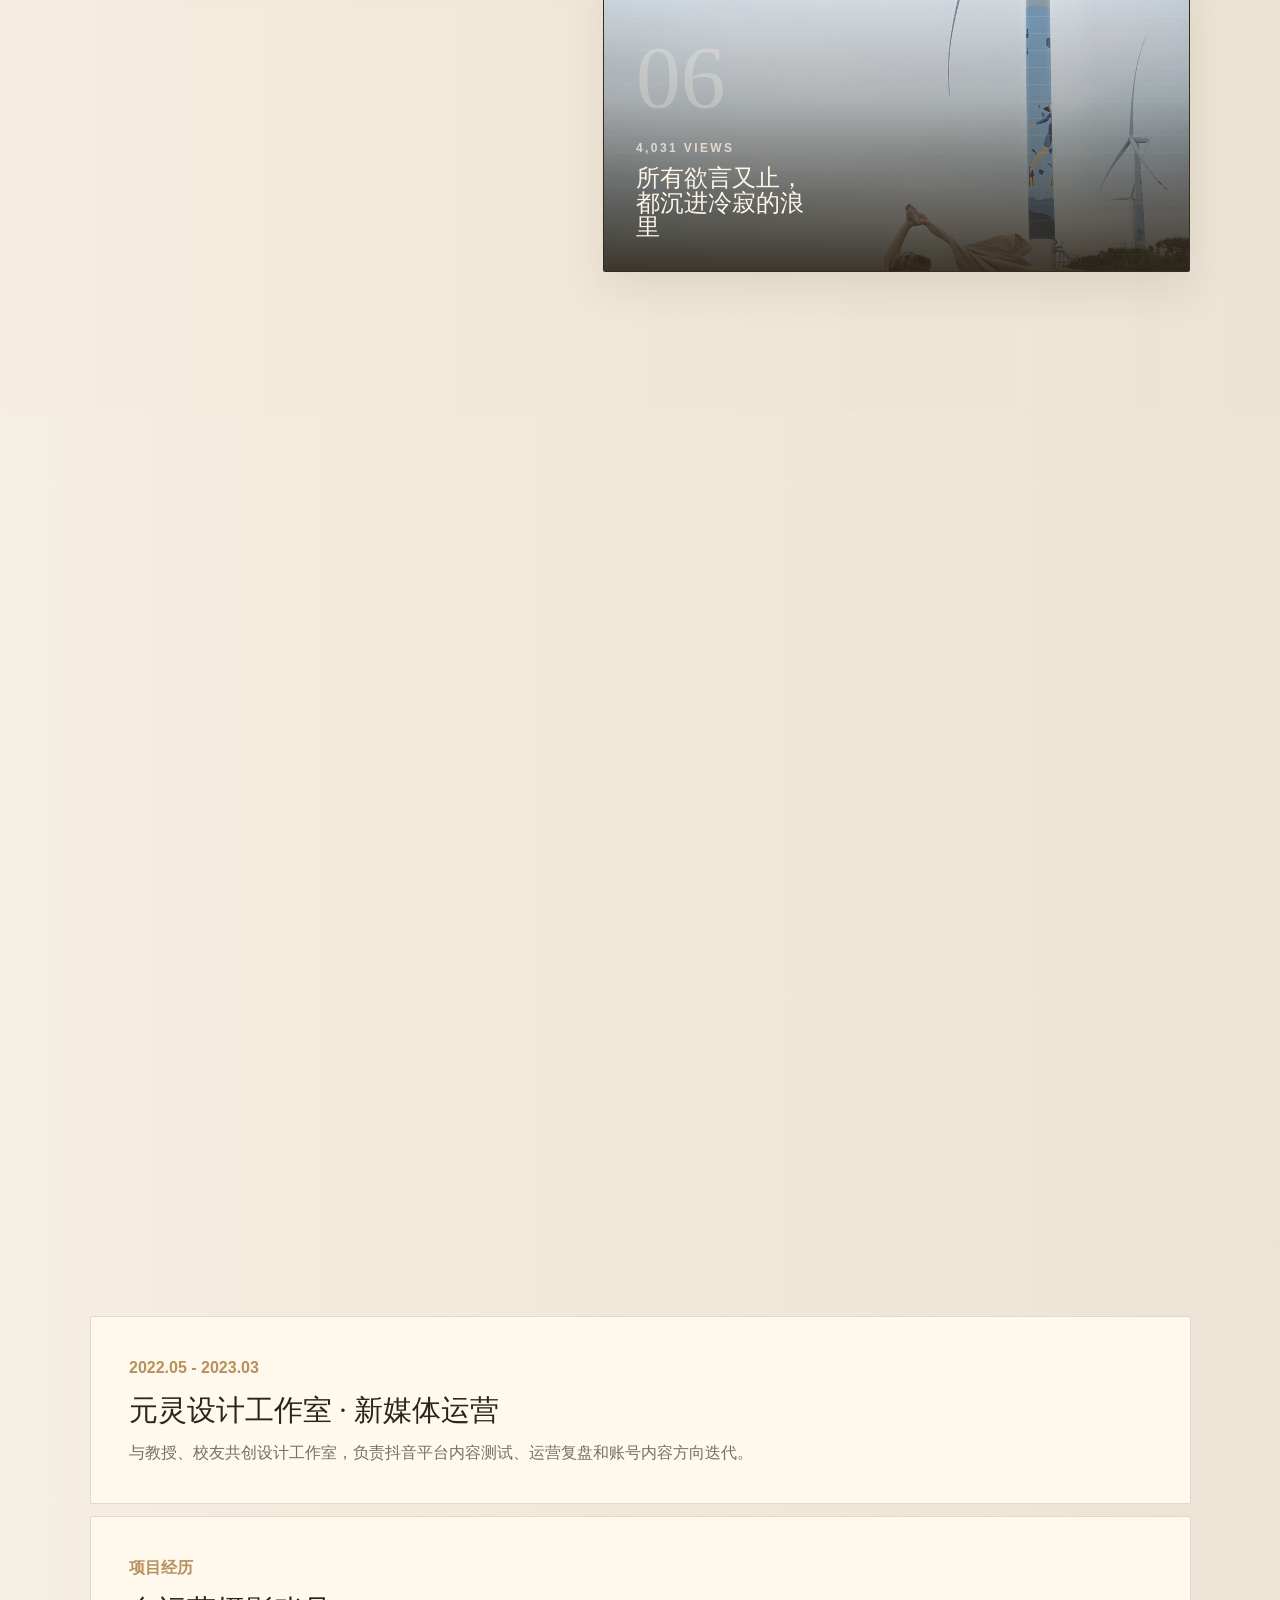
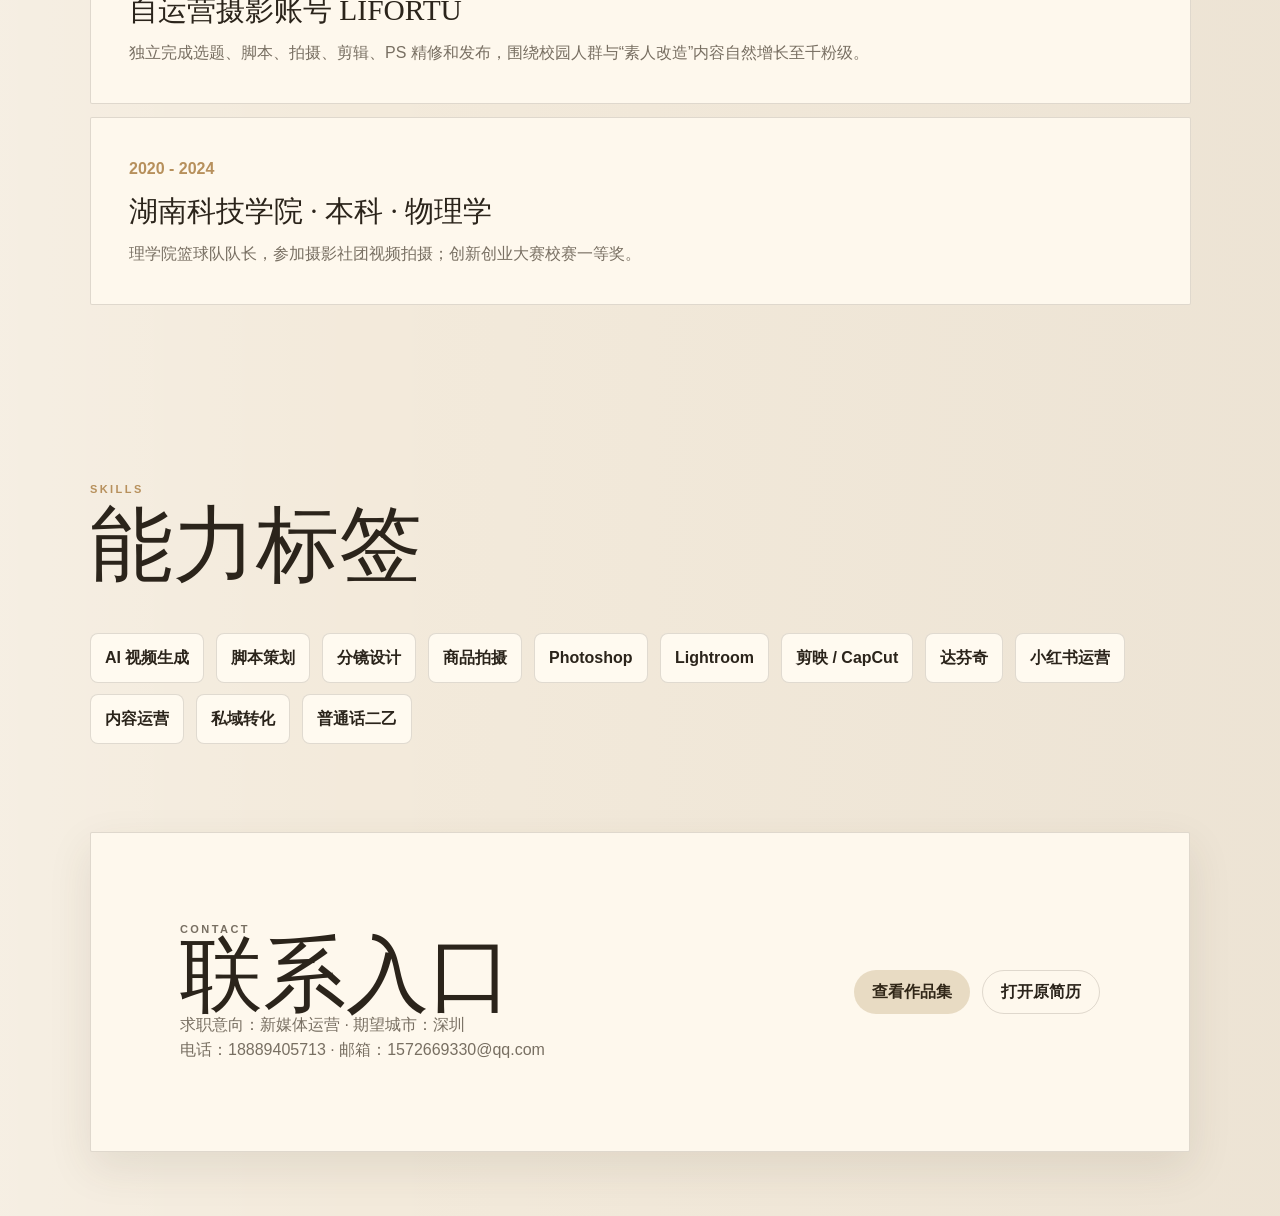
==== commit 26fc55ec: "Add Douyin social showcase" ====
--- a/www.lifengchun.html
+++ b/www.lifengchun.html
@@ -14,6 +14,7 @@
       <nav class="nav" aria-label="主导航">
         <a href="#photos">图片</a>
         <a href="#videos">视频</a>
+        <a href="#social">社媒</a>
         <a href="#experience">经历</a>
         <a href="#contact">联系</a>
       </nav>
@@ -226,6 +227,70 @@
         </div>
       </section>
 
+      <section class="section social-section" id="social" aria-labelledby="socialTitle">
+        <div class="social-hero">
+          <div>
+            <p class="eyebrow">Social Media</p>
+            <h2 id="socialTitle">个人社媒</h2>
+          </div>
+          <div class="social-profile">
+            <span>HeverydaY</span>
+            <p>抖音号 59593611721 / 作品 47 / 获赞 3.5 万</p>
+          </div>
+        </div>
+        <div class="social-showcase">
+          <article class="social-card social-featured media-card" style="--social-cover: url('./assets/douyin-heveryday-01.jpg')" tabindex="0" role="button" data-media-type="video" data-title="未来 无人知晓" data-video-url="https://www.douyin.com/note/7586307499373432116">
+            <span class="social-cover"></span>
+            <div class="social-copy">
+              <span class="social-rank">01</span>
+              <p>14,000 views</p>
+              <h3>未来 无人知晓</h3>
+              <a class="video-link" href="https://www.douyin.com/note/7586307499373432116" target="_blank" rel="noreferrer">打开作品</a>
+            </div>
+          </article>
+          <article class="social-card media-card" style="--social-cover: url('./assets/douyin-heveryday-02.jpg')" tabindex="0" role="button" data-media-type="video" data-title="平和坚韧不悲伤" data-video-url="https://www.douyin.com/note/7625967363905917300">
+            <span class="social-cover"></span>
+            <div class="social-copy">
+              <span class="social-rank">02</span>
+              <p>5,687 views</p>
+              <h3>平和坚韧不悲伤</h3>
+            </div>
+          </article>
+          <article class="social-card media-card" style="--social-cover: url('./assets/douyin-heveryday-03.jpg')" tabindex="0" role="button" data-media-type="video" data-title="太久了，茉莉花茶淡了" data-video-url="https://www.douyin.com/note/7638689634894481640">
+            <span class="social-cover"></span>
+            <div class="social-copy">
+              <span class="social-rank">03</span>
+              <p>5,285 views</p>
+              <h3>太久了，茉莉花茶淡了</h3>
+            </div>
+          </article>
+          <article class="social-card media-card" style="--social-cover: url('./assets/douyin-heveryday-04.jpg')" tabindex="0" role="button" data-media-type="video" data-title="完全尊重自己 就会非常幸福" data-video-url="https://www.douyin.com/note/7596318702388163136">
+            <span class="social-cover"></span>
+            <div class="social-copy">
+              <span class="social-rank">04</span>
+              <p>5,261 views</p>
+              <h3>完全尊重自己 就会非常幸福</h3>
+            </div>
+          </article>
+          <article class="social-card media-card" style="--social-cover: url('./assets/douyin-heveryday-05.jpg')" tabindex="0" role="button" data-media-type="video" data-title="情绪影像片段" data-video-url="https://www.douyin.com/note/7615882719897882356">
+            <span class="social-cover"></span>
+            <div class="social-copy">
+              <span class="social-rank">05</span>
+              <p>4,545 views</p>
+              <h3>情绪影像片段</h3>
+            </div>
+          </article>
+          <article class="social-card media-card" style="--social-cover: url('./assets/douyin-heveryday-06.jpg')" tabindex="0" role="button" data-media-type="video" data-title="所有欲言又止，都沉进冷寂的浪里" data-video-url="https://www.douyin.com/note/7567768755943181608">
+            <span class="social-cover"></span>
+            <div class="social-copy">
+              <span class="social-rank">06</span>
+              <p>4,031 views</p>
+              <h3>所有欲言又止，都沉进冷寂的浪里</h3>
+            </div>
+          </article>
+        </div>
+      </section>
+
       <section class="section split" id="experience" aria-labelledby="experienceTitle">
         <div class="section-heading">
           <p class="eyebrow">Experience</p>
--- a/styles.css
+++ b/styles.css
@@ -111,6 +111,89 @@
   cursor: pointer;
 }
 
+.editor-panel {
+  position: fixed;
+  right: 22px;
+  bottom: 22px;
+  z-index: 60;
+  width: min(340px, calc(100vw - 32px));
+  padding: 14px;
+  border: 1px solid var(--line);
+  background: color-mix(in srgb, var(--panel) 92%, transparent);
+  box-shadow: 0 18px 48px rgba(63, 48, 30, 0.18);
+  backdrop-filter: blur(18px);
+}
+
+.editor-panel p {
+  margin: 0 0 10px;
+  color: var(--muted);
+  font-size: 12px;
+  font-weight: 800;
+  letter-spacing: 0.18em;
+  text-transform: uppercase;
+}
+
+.editor-panel div {
+  display: flex;
+  gap: 8px;
+  flex-wrap: wrap;
+}
+
+.editor-button {
+  min-height: 36px;
+  padding: 0 14px;
+  border: 1px solid var(--line);
+  border-radius: 999px;
+  background: var(--paper);
+  color: var(--ink);
+  font: inherit;
+  font-size: 13px;
+  font-weight: 800;
+  cursor: pointer;
+}
+
+.editor-button.is-active {
+  border-color: transparent;
+  background: var(--coffee);
+  color: var(--paper);
+}
+
+.editor-reset {
+  color: var(--muted);
+}
+
+[data-editable] {
+  transition: background-color 0.18s ease, box-shadow 0.18s ease;
+}
+
+body.editing [data-editable] {
+  min-height: 1.3em;
+  border-radius: 6px;
+  outline: 1px dashed color-mix(in srgb, var(--amber) 72%, transparent);
+  outline-offset: 3px;
+  cursor: text;
+}
+
+body.editing [data-editable]:focus {
+  background: color-mix(in srgb, var(--amber) 18%, transparent);
+  box-shadow: 0 0 0 5px color-mix(in srgb, var(--amber) 12%, transparent);
+  outline-style: solid;
+}
+
+.custom-text-block {
+  display: block;
+  width: min(720px, calc(100% - 12vw));
+  min-height: 92px;
+  margin: 24px auto;
+  padding: 20px 24px;
+  border: 1px solid var(--line);
+  background: color-mix(in srgb, var(--panel) 88%, var(--bg));
+  color: var(--ink);
+  font-family: var(--serif);
+  font-size: clamp(18px, 1.3vw, 24px);
+  line-height: 1.7;
+}
+
 .hero {
   position: relative;
   min-height: calc(100svh - 64px);
@@ -1240,6 +1323,147 @@
   letter-spacing: 0.16em;
 }
 
+.social-section {
+  padding-top: clamp(86px, 10vw, 150px);
+  padding-bottom: clamp(92px, 11vw, 168px);
+  background:
+    linear-gradient(90deg, rgba(255, 255, 255, 0.18), transparent 24%, rgba(54, 43, 29, 0.04)),
+    var(--bg);
+}
+
+.social-hero {
+  display: grid;
+  grid-template-columns: minmax(0, 0.9fr) minmax(280px, 0.52fr);
+  gap: clamp(34px, 7vw, 112px);
+  align-items: end;
+  margin-bottom: clamp(36px, 6vw, 82px);
+}
+
+.social-hero h2 {
+  max-width: 8ch;
+}
+
+.social-profile {
+  padding: clamp(22px, 3vw, 36px);
+  border-top: 1px solid var(--line);
+  border-bottom: 1px solid var(--line);
+  color: var(--muted);
+}
+
+.social-profile span {
+  display: block;
+  margin-bottom: 10px;
+  color: var(--ink);
+  font-family: var(--serif);
+  font-size: clamp(34px, 3.8vw, 66px);
+  font-weight: 400;
+  line-height: 0.95;
+}
+
+.social-profile p {
+  margin: 0;
+  font-size: clamp(13px, 1vw, 16px);
+  font-weight: 800;
+  letter-spacing: 0.12em;
+  line-height: 1.9;
+  text-transform: uppercase;
+}
+
+.social-showcase {
+  display: grid;
+  grid-template-columns: minmax(300px, 1.08fr) repeat(2, minmax(220px, 0.62fr));
+  grid-auto-rows: minmax(250px, auto);
+  gap: clamp(14px, 1.5vw, 24px);
+  align-items: stretch;
+}
+
+.social-card {
+  min-height: 280px;
+  border-radius: 2px;
+  isolation: isolate;
+  background: var(--coffee);
+}
+
+.social-featured {
+  grid-row: span 2;
+  min-height: 610px;
+}
+
+.social-card:nth-child(6) {
+  grid-column: 2 / span 2;
+  min-height: 300px;
+}
+
+.social-cover {
+  position: absolute;
+  inset: 0;
+  z-index: -2;
+  background: var(--social-cover) center / cover;
+  filter: saturate(0.88) contrast(0.98);
+  transform: scale(1.01);
+  transition: transform 0.76s cubic-bezier(0.16, 1, 0.3, 1), filter 0.76s cubic-bezier(0.16, 1, 0.3, 1);
+}
+
+.social-card::before {
+  content: "";
+  position: absolute;
+  inset: 0;
+  z-index: -1;
+  background:
+    linear-gradient(180deg, rgba(42, 34, 22, 0.04), rgba(42, 34, 22, 0.28) 42%, rgba(42, 34, 22, 0.88)),
+    repeating-linear-gradient(0deg, transparent 0 16px, rgba(255, 255, 255, 0.14) 16px 17px);
+}
+
+.social-card:hover .social-cover {
+  transform: scale(1.08);
+  filter: saturate(1.02) contrast(1.04);
+}
+
+.social-copy {
+  position: absolute;
+  left: clamp(18px, 2.5vw, 36px);
+  right: clamp(18px, 2.5vw, 36px);
+  bottom: clamp(18px, 2.4vw, 36px);
+  color: #fff6e8;
+}
+
+.social-rank {
+  position: absolute;
+  left: 0;
+  bottom: calc(100% + 24px);
+  color: rgba(255, 246, 232, 0.26);
+  font-family: var(--serif);
+  font-size: clamp(52px, 7vw, 112px);
+  font-weight: 400;
+  line-height: 0.85;
+}
+
+.social-copy p {
+  margin: 0 0 8px;
+  color: rgba(255, 246, 232, 0.74);
+  font-size: 12px;
+  font-weight: 900;
+  letter-spacing: 0.2em;
+  text-transform: uppercase;
+}
+
+.social-copy h3 {
+  max-width: 14ch;
+  margin: 0;
+  font-family: var(--serif);
+  font-size: clamp(25px, 2.6vw, 46px);
+  font-weight: 400;
+  line-height: 1.02;
+}
+
+.social-card:not(.social-featured) .social-copy h3 {
+  font-size: clamp(22px, 1.9vw, 34px);
+}
+
+.social-card .video-link {
+  margin-top: 20px;
+}
+
 .video-copy h3 {
   font-size: clamp(26px, 3.25vw, 48px);
 }
@@ -1341,7 +1565,9 @@
 
   .profile-band,
   .media-grid,
-  .video-grid {
+  .video-grid,
+  .social-hero,
+  .social-showcase {
     grid-template-columns: 1fr;
   }
 
@@ -1383,6 +1609,19 @@
     min-height: 420px;
   }
 
+  .social-featured {
+    grid-row: auto;
+    min-height: 460px;
+  }
+
+  .social-card {
+    min-height: 330px;
+  }
+
+  .social-card:nth-child(6) {
+    grid-column: auto;
+  }
+
   .featured-photo {
     grid-row: auto;
     min-height: 230px;
@@ -1422,6 +1661,14 @@
     min-height: 230px;
   }
 
+  .media-card.social-card {
+    min-height: 330px;
+  }
+
+  .media-card.social-featured {
+    min-height: 460px;
+  }
+
   .contact {
     align-items: flex-start;
   }
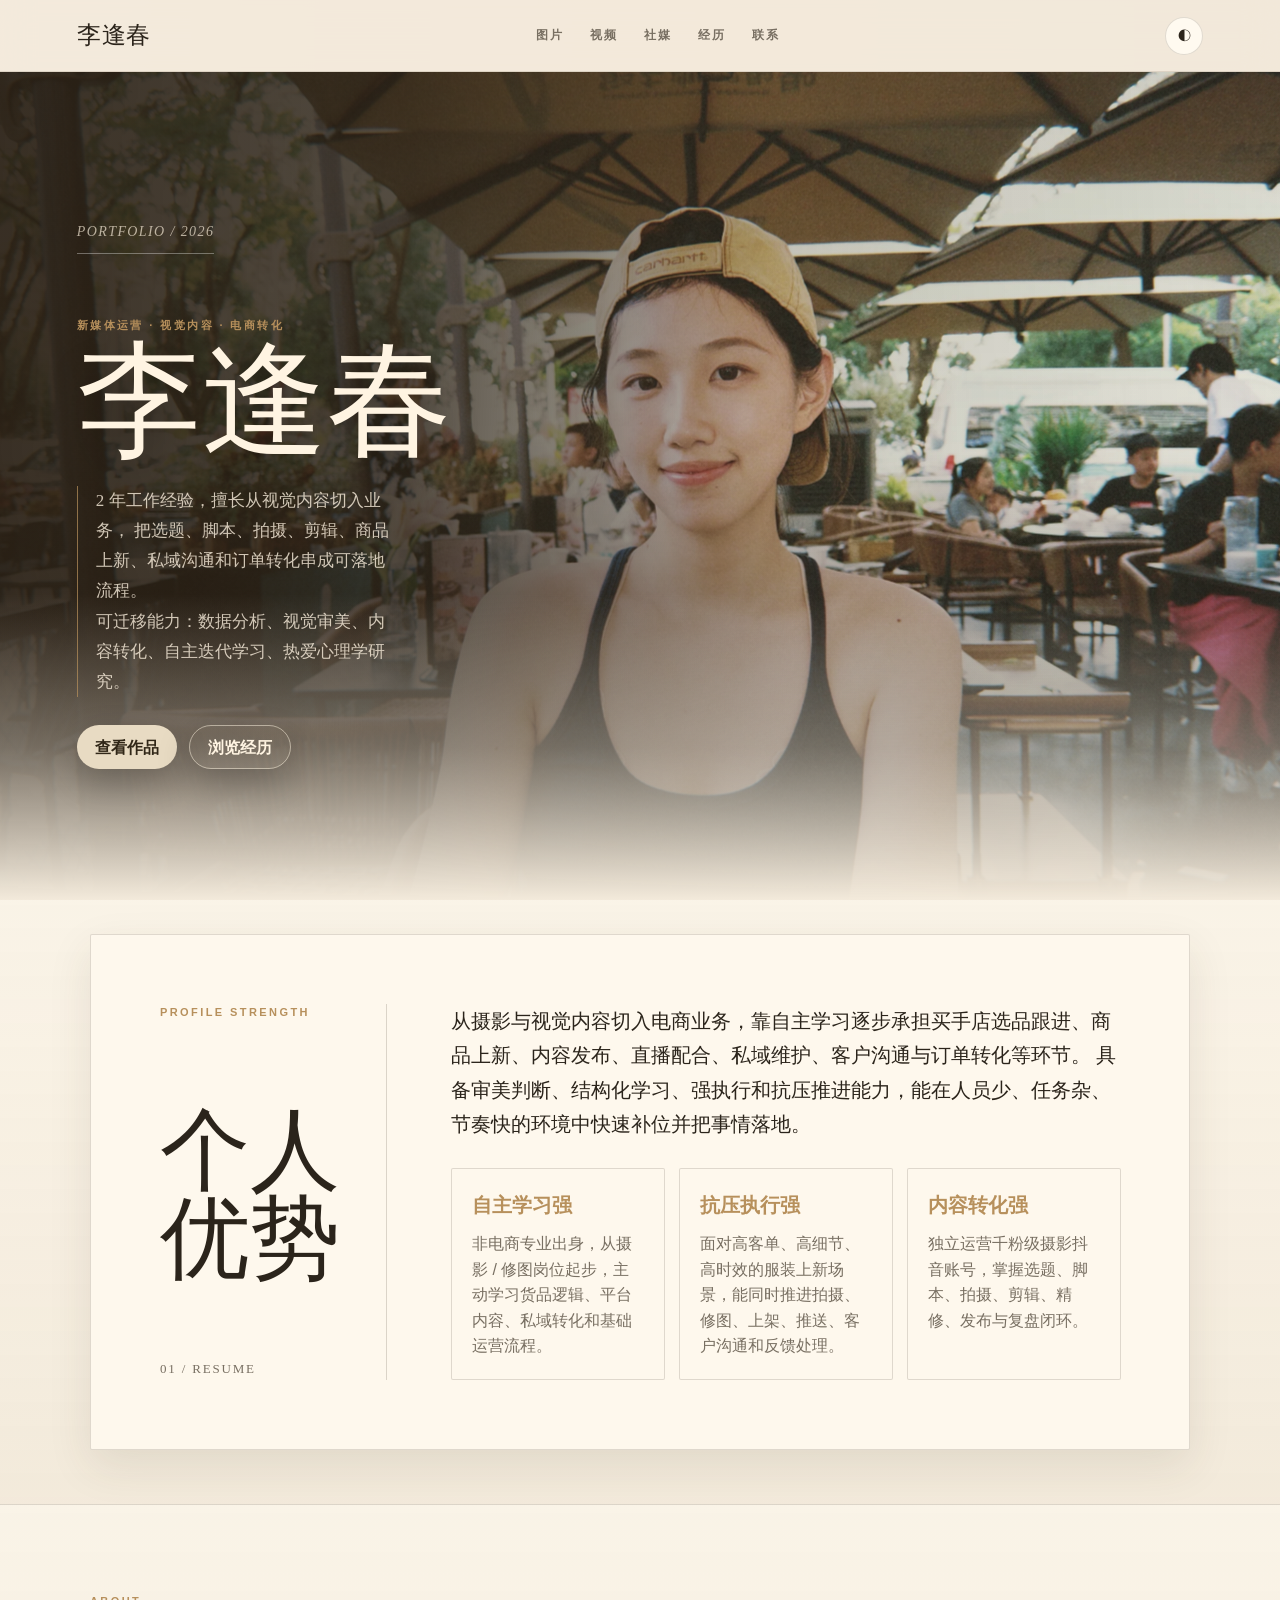
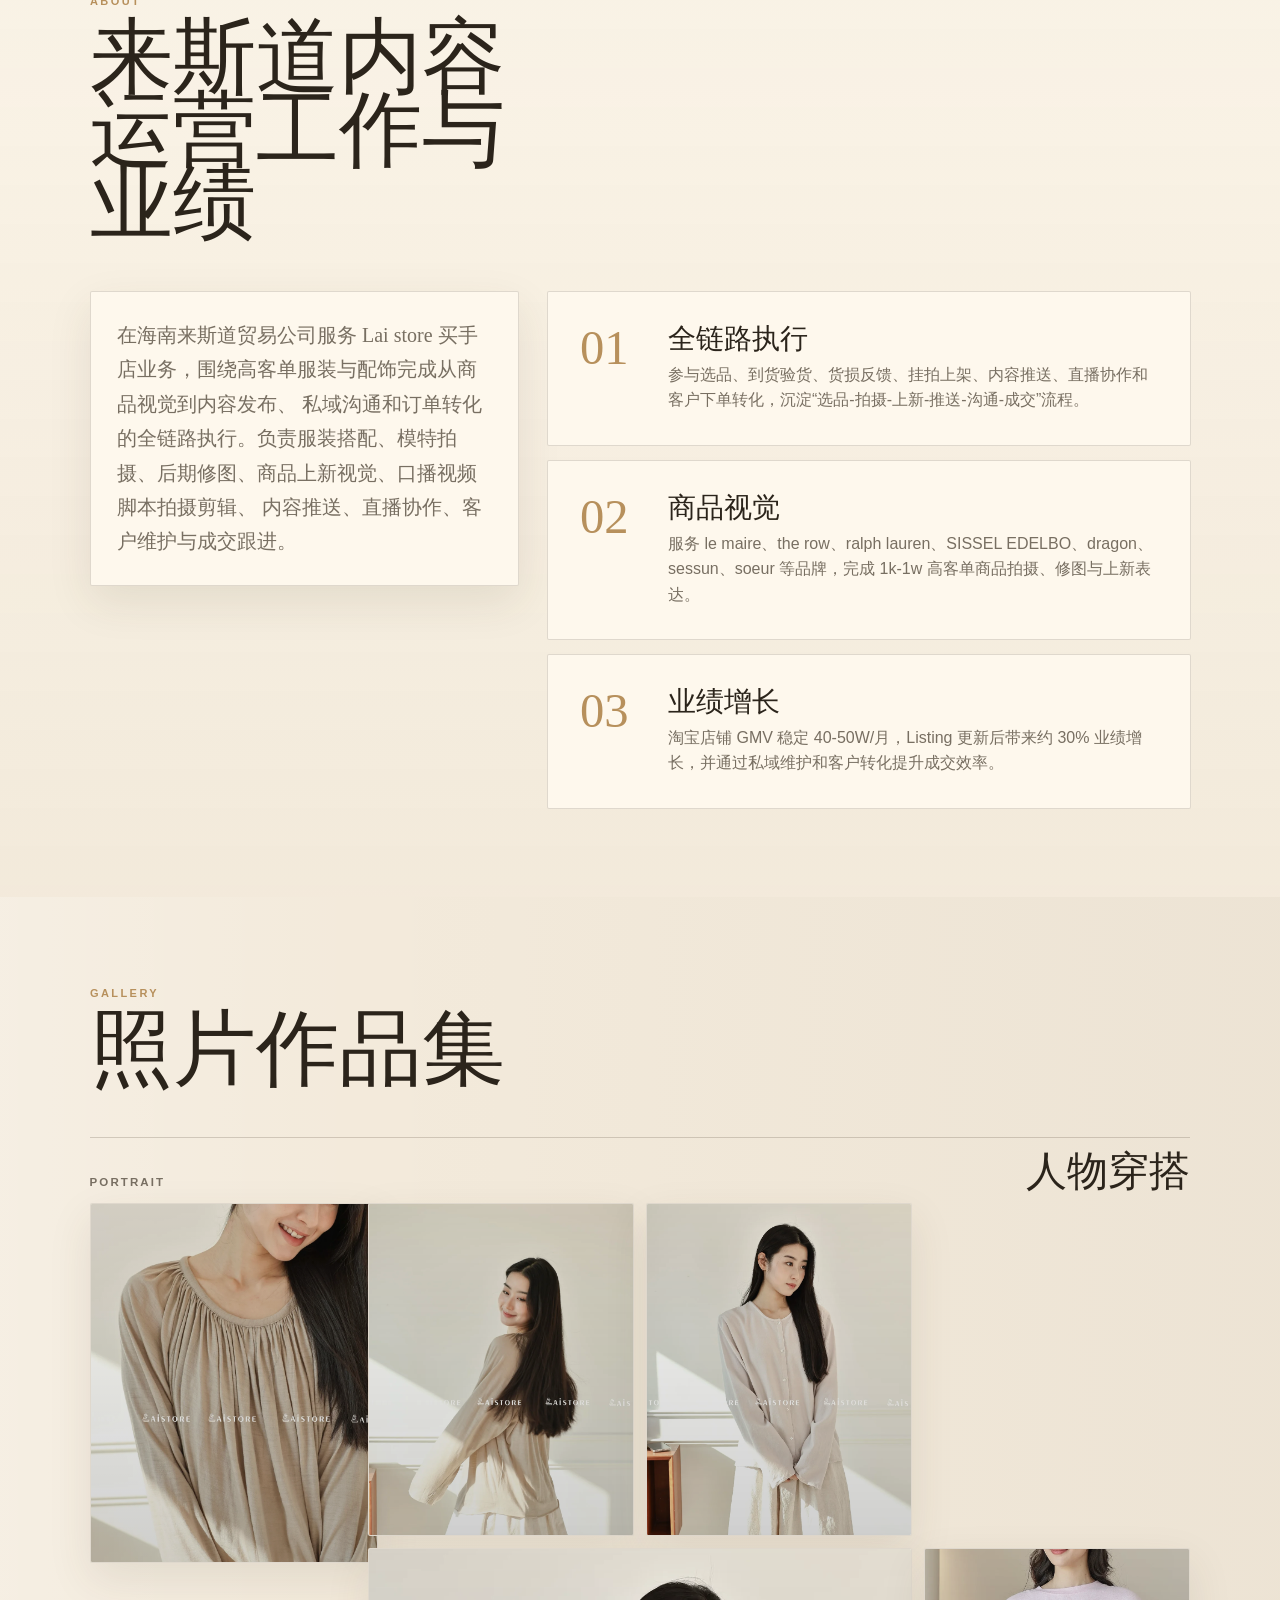
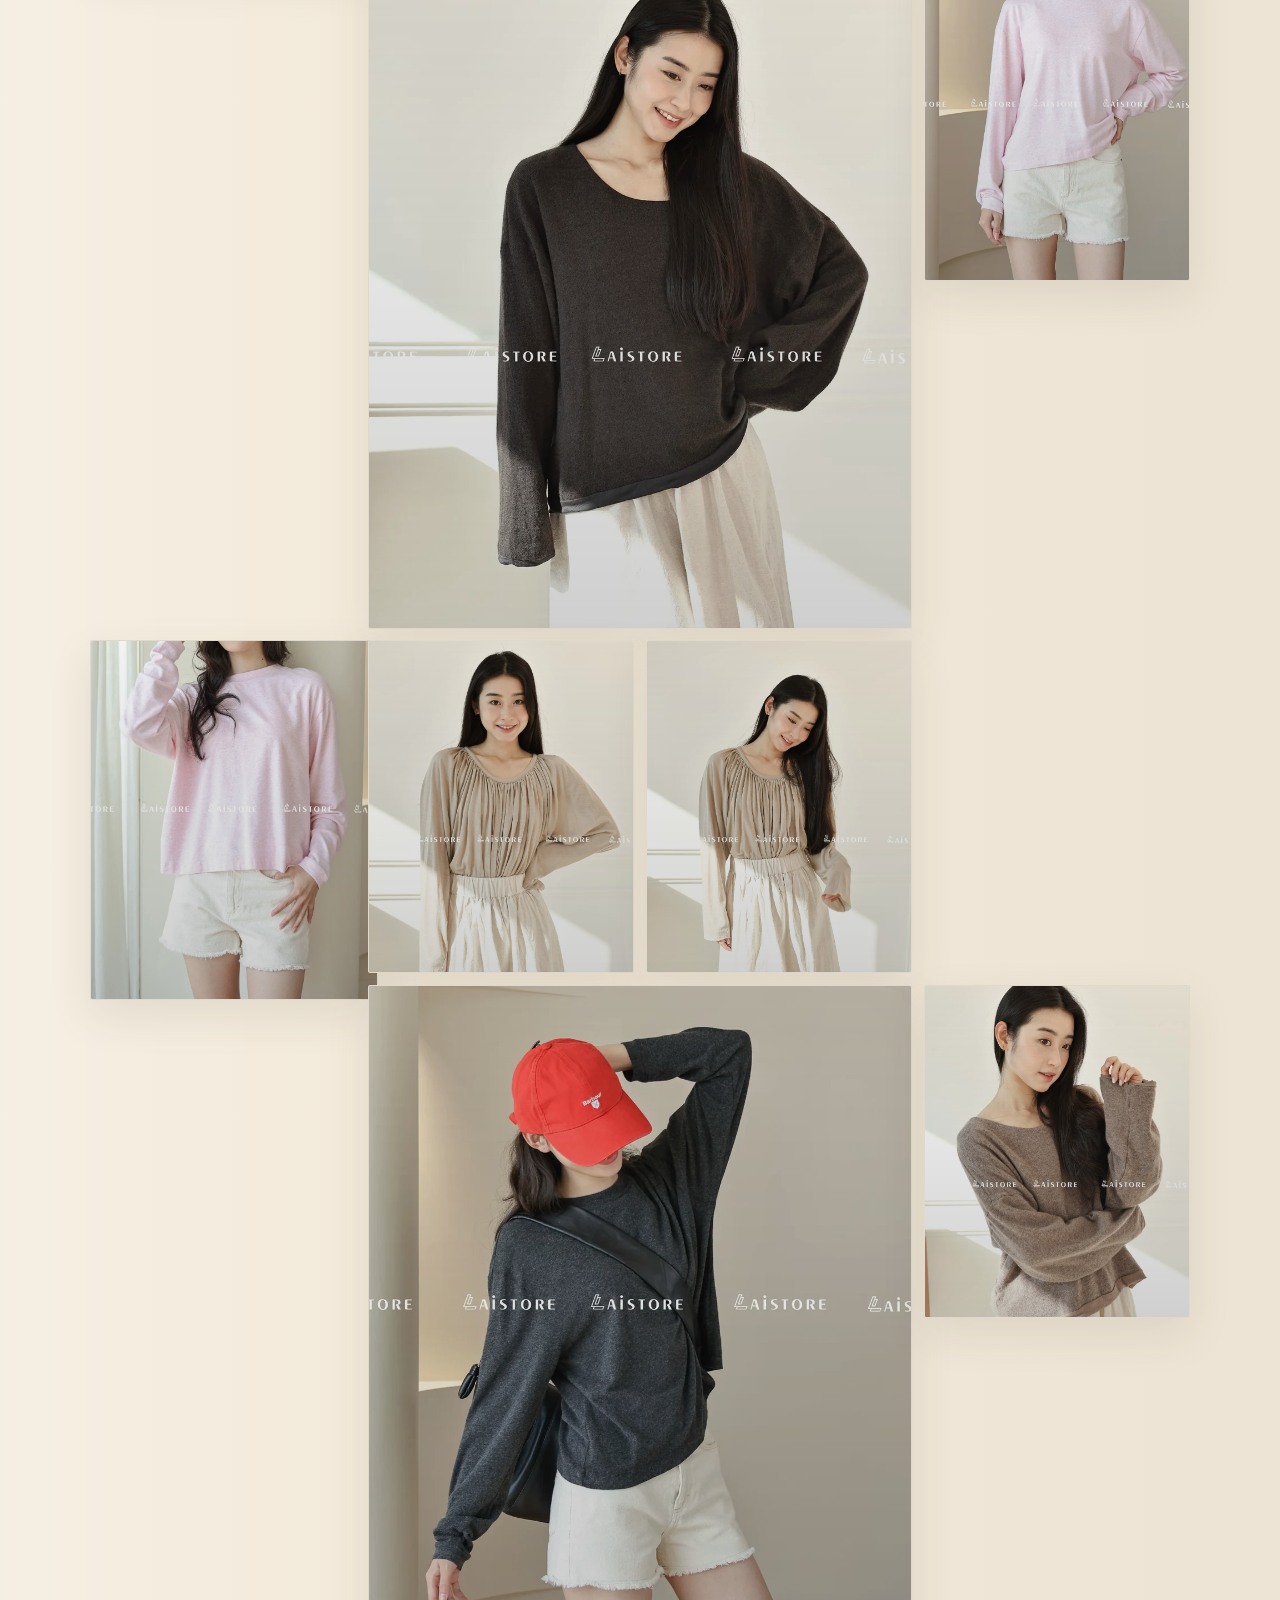
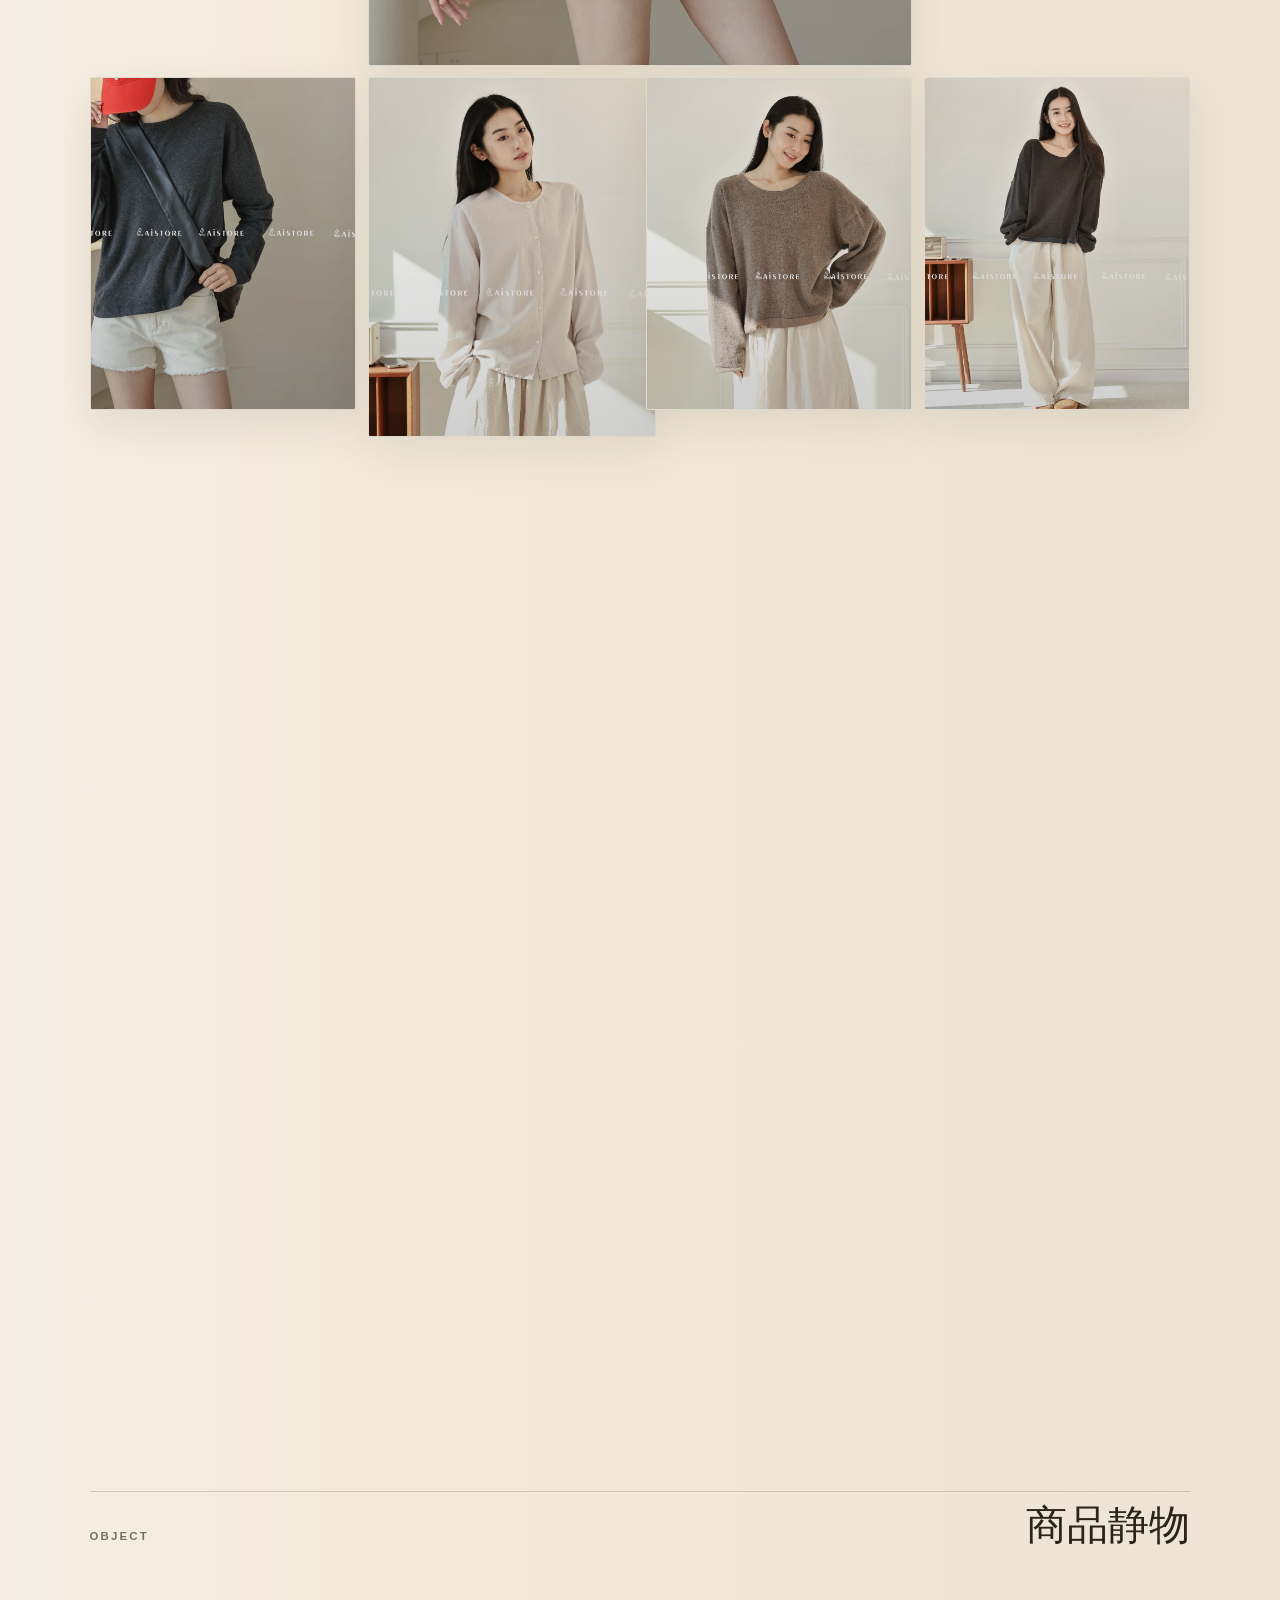
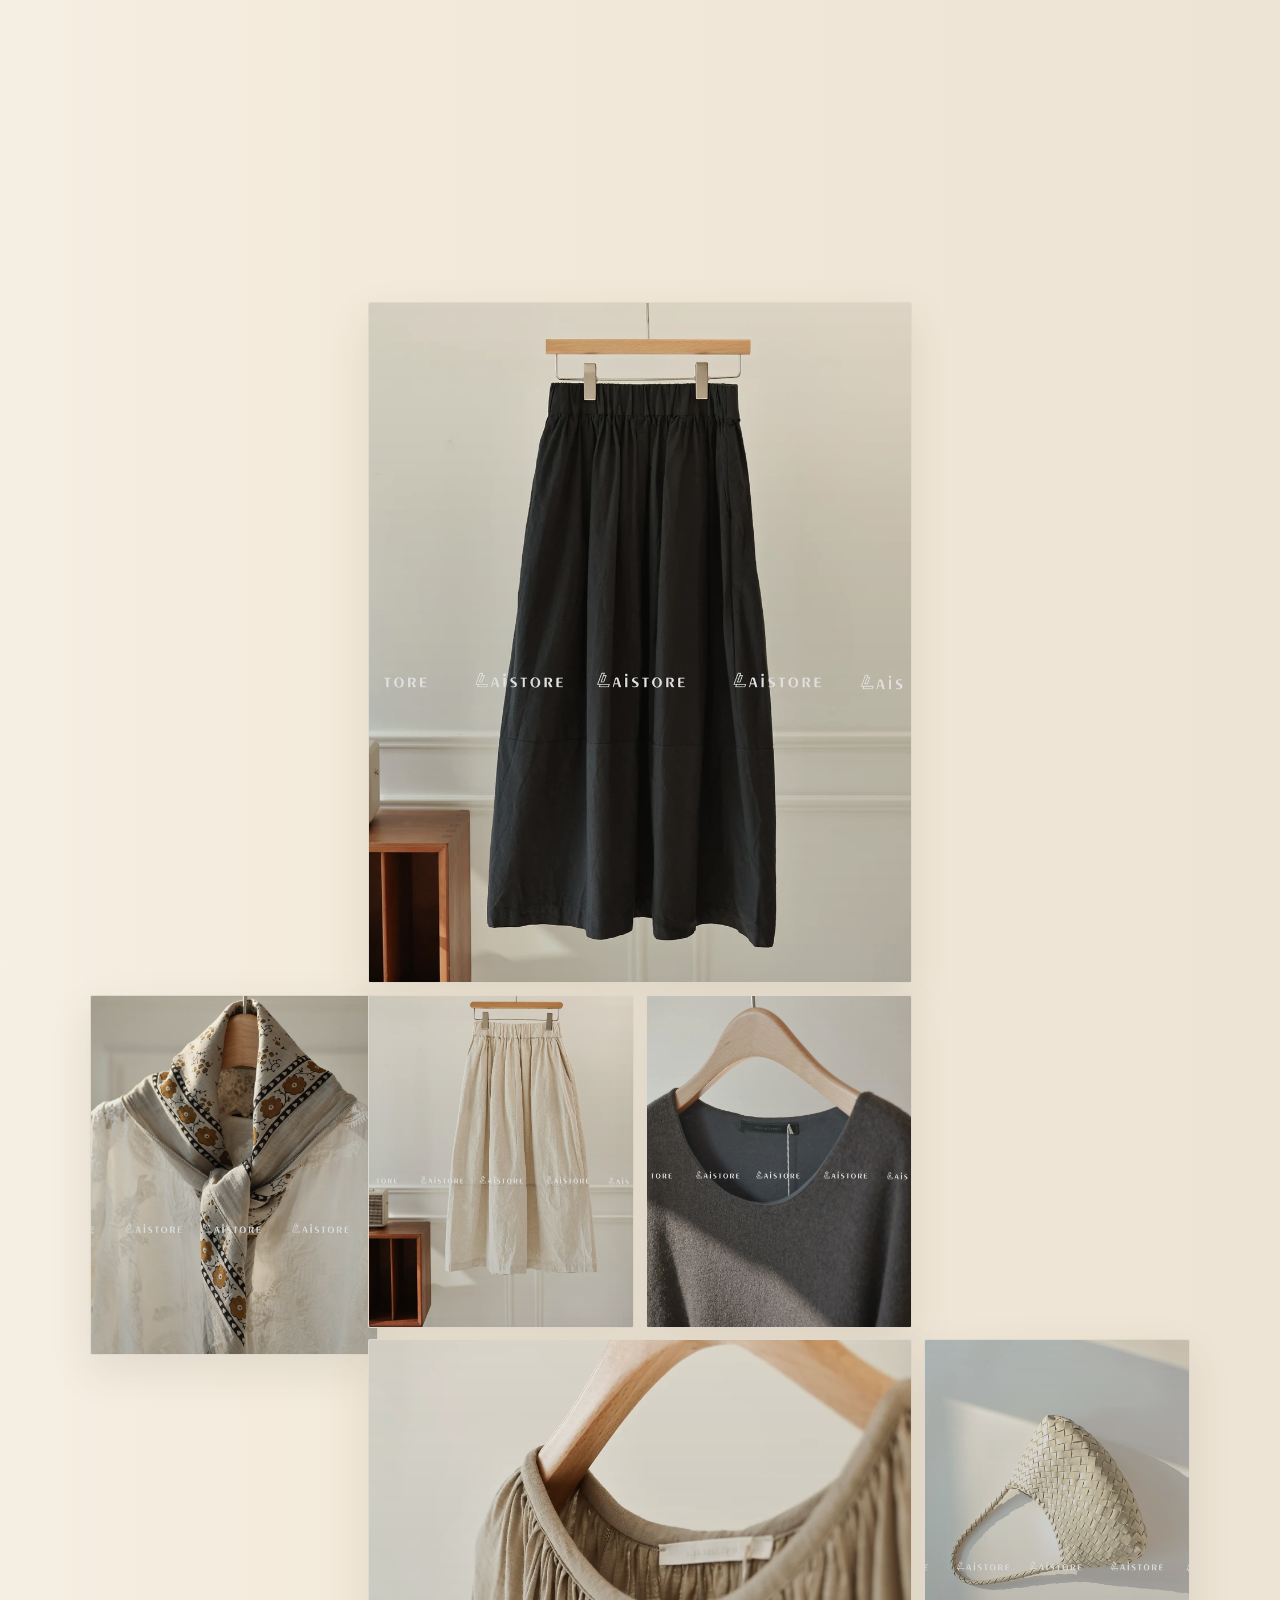
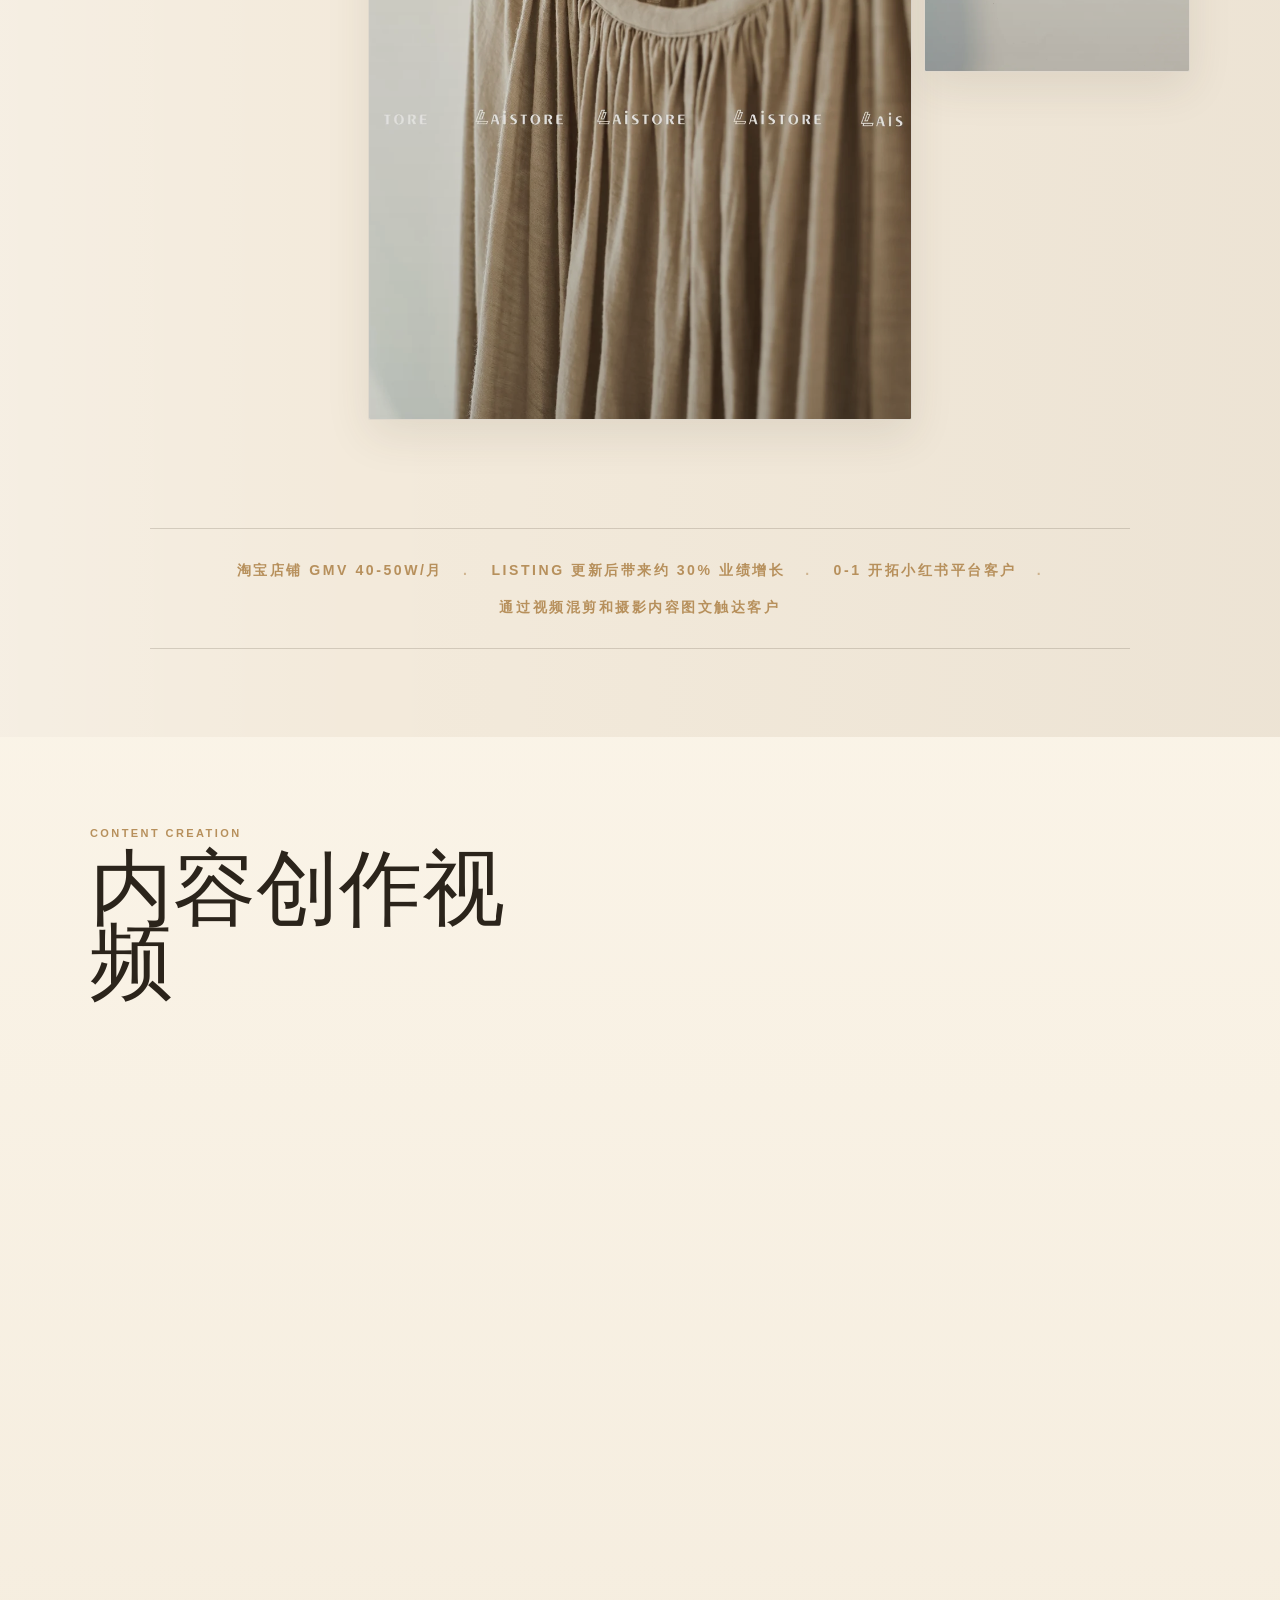
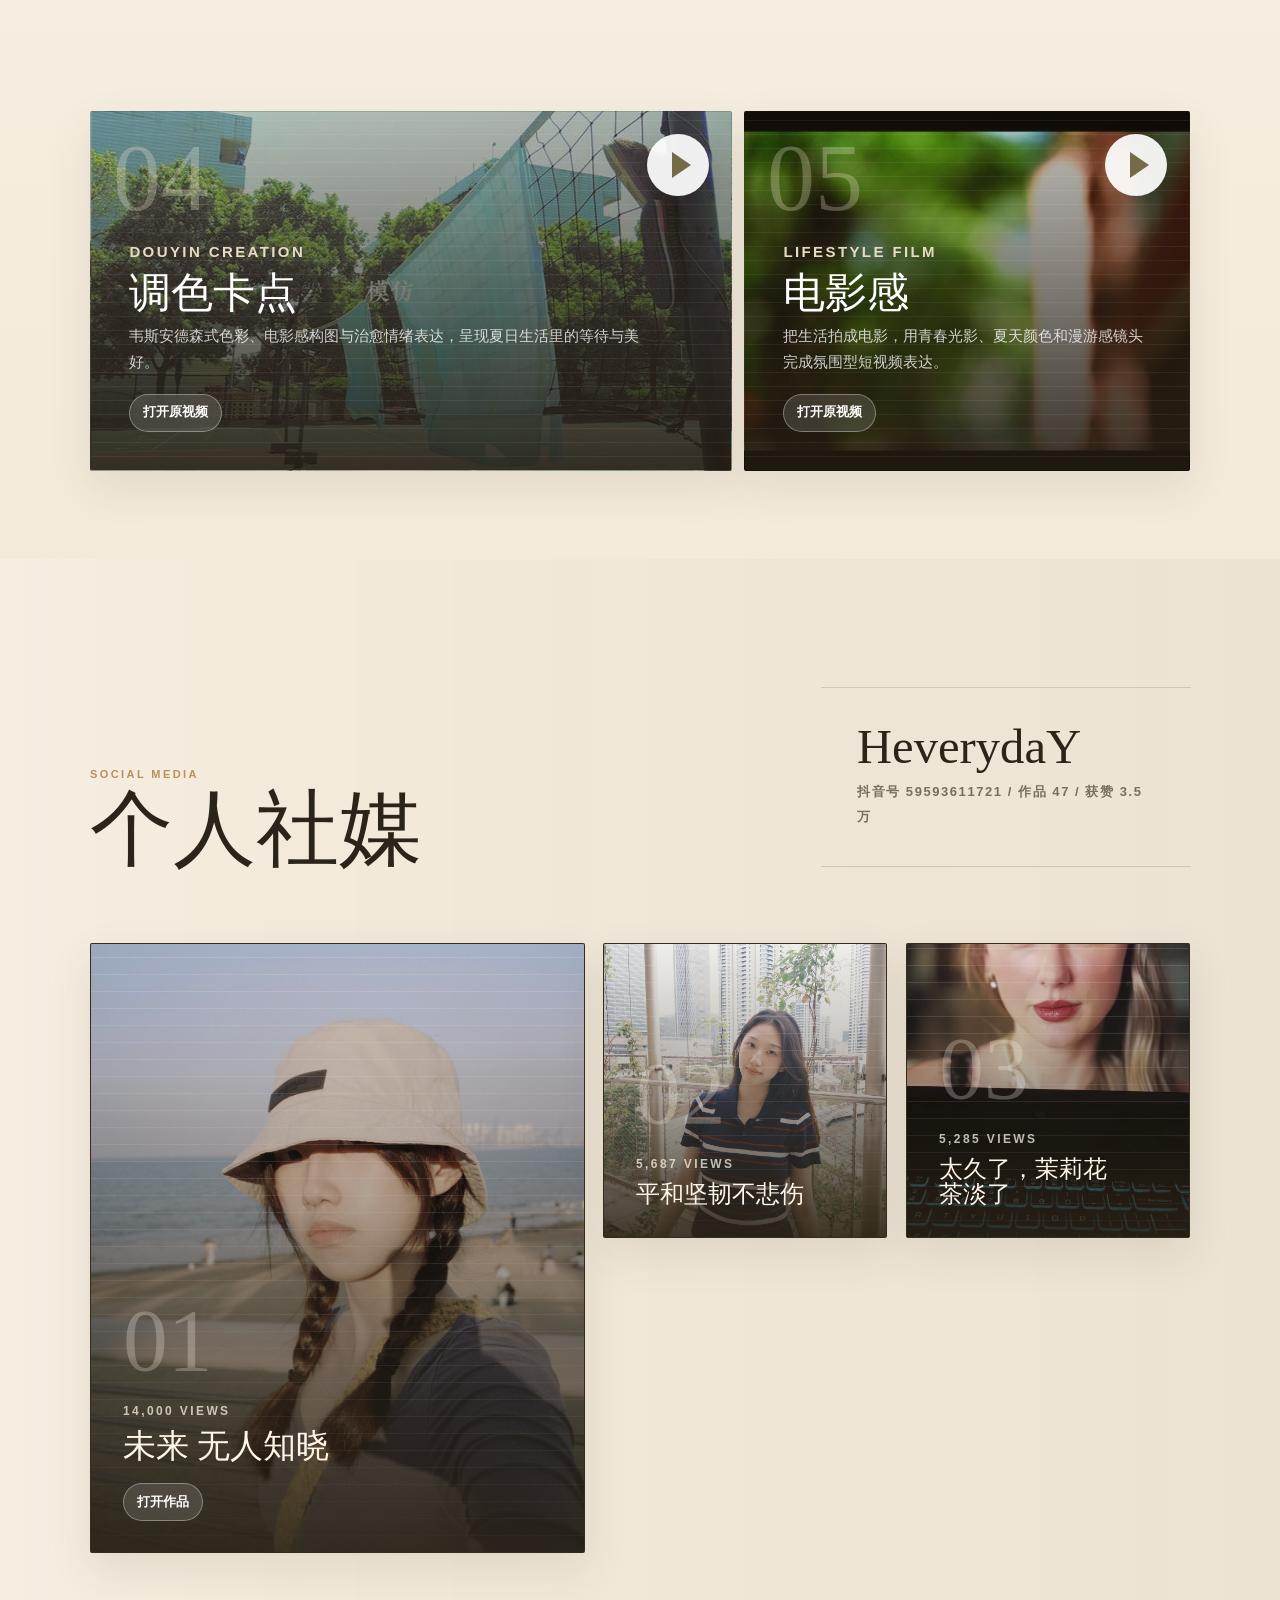
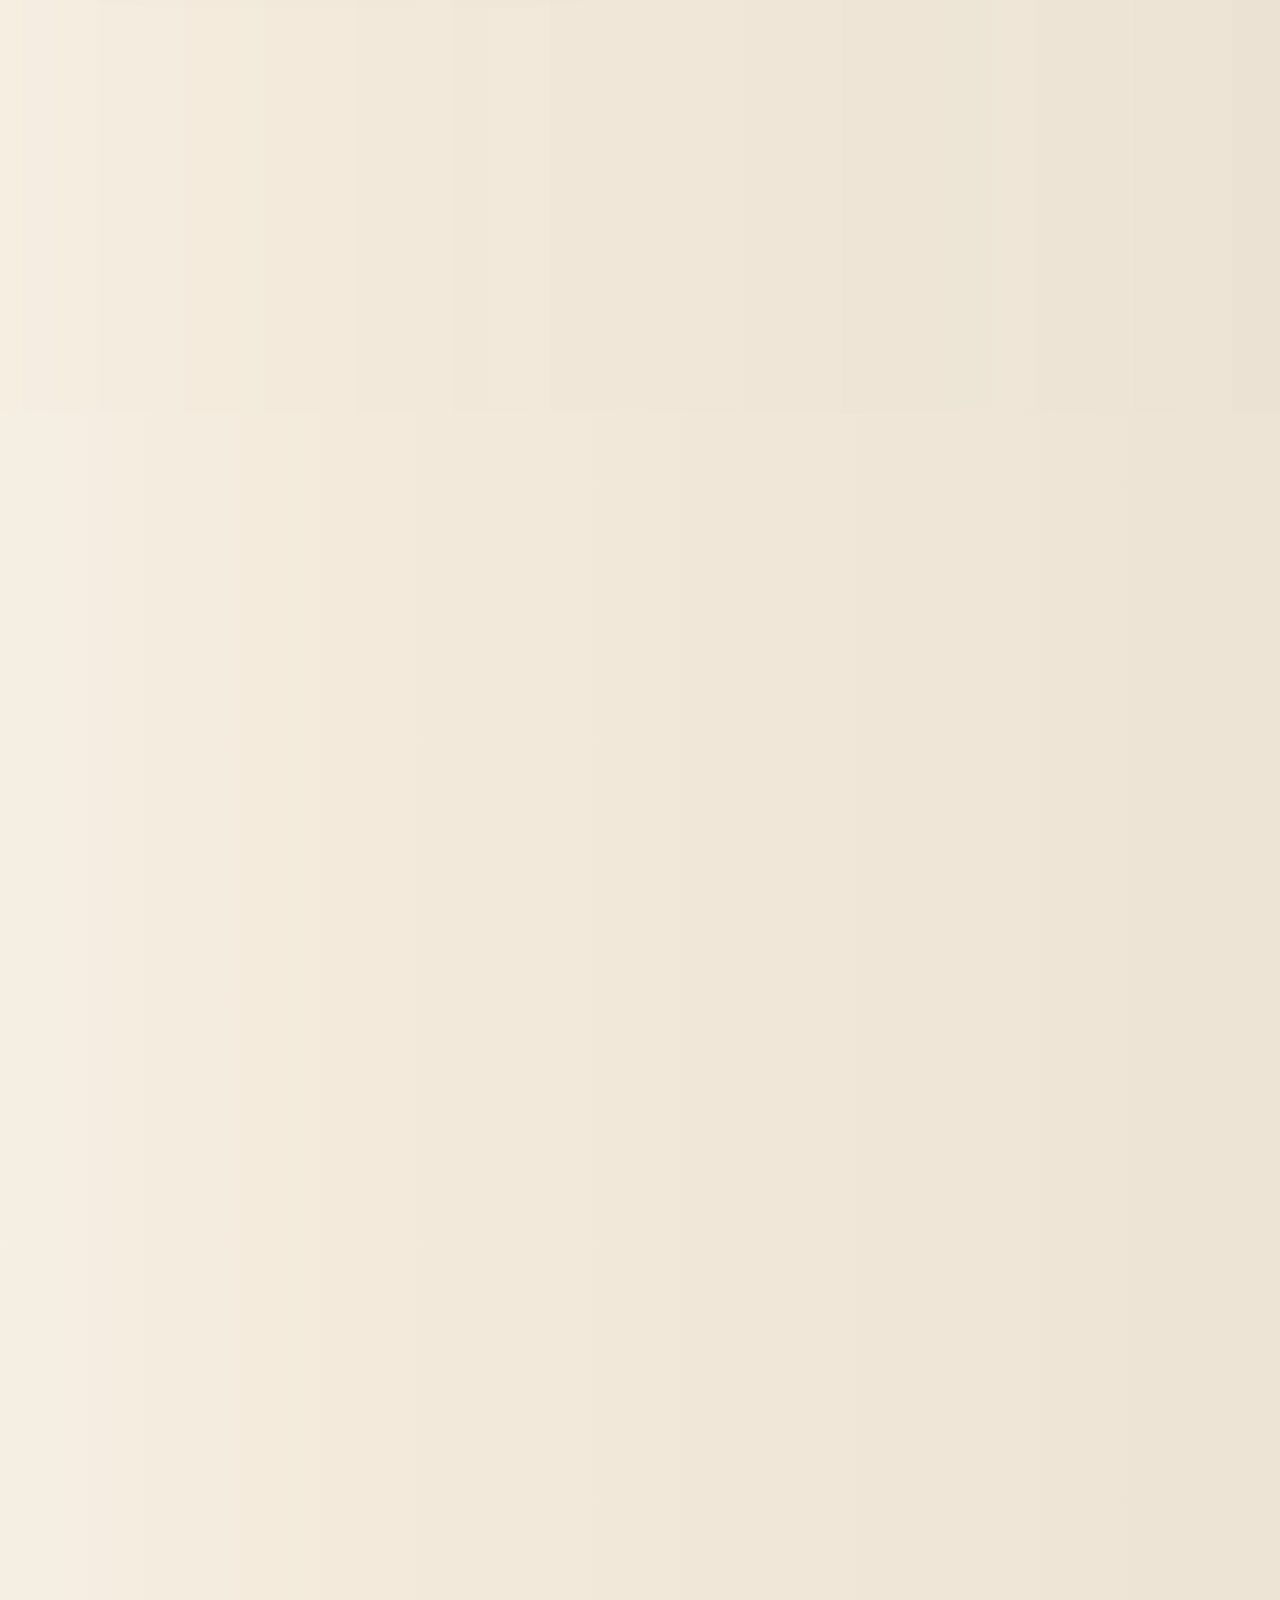
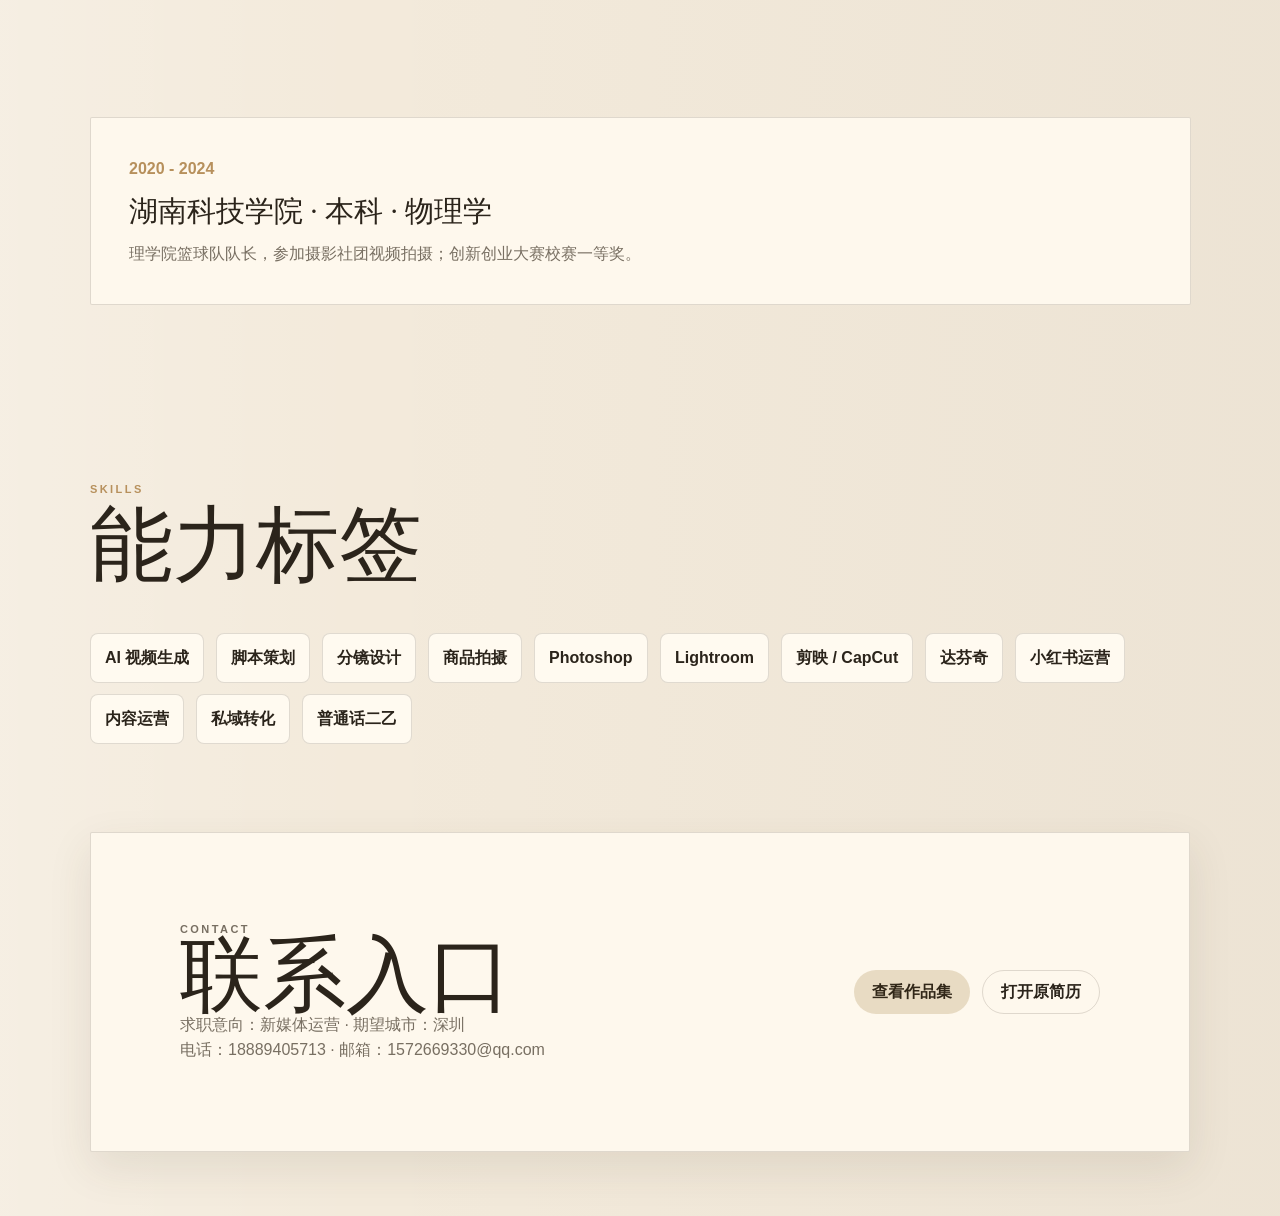
==== commit cc0b88d5: "Publish browser text edits" ====
--- a/www.lifengchun.html
+++ b/www.lifengchun.html
@@ -1,10 +1,9 @@
 <!doctype html>
-<html lang="zh-CN">
-  <head>
-    <meta charset="utf-8" />
-    <meta name="viewport" content="width=device-width, initial-scale=1" />
+<html lang="zh-CN"><head>
+    <meta charset="utf-8">
+    <meta name="viewport" content="width=device-width, initial-scale=1">
     <title>个人简介 | 交互式作品主页</title>
-    <link rel="stylesheet" href="./styles.css" />
+    <link rel="stylesheet" href="./styles.css">
   </head>
   <body>
     <div class="progress" id="progress"></div>
@@ -27,17 +26,14 @@
 
     <main>
       <section class="hero" id="intro" aria-labelledby="heroTitle">
-        <video class="hero-image hero-video" autoplay muted loop playsinline poster="./assets/hero-portrait.webp" aria-label="李逢春首页视频">
-          <source src="./assets/hero-video.mp4" type="video/mp4" />
+        <video class="hero-image hero-video" autoplay="" muted="" loop="" playsinline="" poster="./assets/hero-portrait.webp" aria-label="李逢春首页视频">
+          <source src="./assets/hero-video.mp4" type="video/mp4">
         </video>
         <div class="hero-overlay"></div>
         <div class="hero-content">
           <p class="eyebrow">新媒体运营 · 视觉内容 · 电商转化</p>
           <h1 id="heroTitle">李逢春</h1>
-          <p class="lead">
-            2 年工作经验，求职方向为新媒体运营。擅长从视觉内容切入业务，
-            把选题、脚本、拍摄、剪辑、商品上新、私域沟通和订单转化串成可落地流程。
-          </p>
+          <p class="lead">2 年工作经验，擅长从视觉内容切入业务， 把选题、脚本、拍摄、剪辑、商品上新、私域沟通和订单转化串成可落地流程。<br>可迁移能力：数据分析、视觉审美、内容转化、自主迭代学习、热爱心理学研究。</p>
           <div class="hero-actions">
             <a class="primary-action" href="#videos">查看作品</a>
             <a class="secondary-action" href="#experience">浏览经历</a>
@@ -175,7 +171,7 @@
             <span class="play-dot" aria-hidden="true"></span>
             <div class="video-copy">
               <p class="video-kicker">Featured Work</p>
-              <h3>小红书视频作品 01</h3>
+              <h3>开箱策划</h3>
               <p>主推视频位，展示内容选题、镜头节奏、审美表达和账号风格。</p>
             </div>
             <a class="video-link" href="https://www.xiaohongshu.com/explore/6937d8740000000019025f02?xsec_token=ABpo6K5PhTcagXBmPXAVwv4QD30QkYbq0p5uLO2paZfIA=&amp;xsec_source=pc_search" target="_blank" rel="noreferrer">打开原视频</a>
@@ -186,7 +182,7 @@
             <span class="play-dot" aria-hidden="true"></span>
             <div class="video-copy">
               <p class="video-kicker">Storytelling</p>
-              <h3>小红书视频作品 02</h3>
+              <h3>上海26ss订货会</h3>
               <p>展示脚本组织、视频混剪、画面审美和平台内容理解能力。</p>
             </div>
             <a class="video-link" href="https://www.xiaohongshu.com/explore/69807dcc000000002200a9c2?xsec_token=ABuYWObUD-xv967g9tBPCTQZ9WgBgjIXMfJuCYLe6TWUk=&amp;xsec_source=pc_search" target="_blank" rel="noreferrer">打开原视频</a>
@@ -197,7 +193,7 @@
             <span class="play-dot" aria-hidden="true"></span>
             <div class="video-copy">
               <p class="video-kicker">Campaign</p>
-              <h3>小红书视频作品 03</h3>
+              <h3>26fw订货会</h3>
               <p>展示品牌内容包装、产品卖点表达和可发布内容落地能力。</p>
             </div>
             <a class="video-link" href="https://www.xiaohongshu.com/explore/6983024500000000220233d1?xsec_token=ABw7L4fadkXxpwp6XWxsgslhbA-A5r1X2ut82m9aJIL_o=&amp;xsec_source=pc_search" target="_blank" rel="noreferrer">打开原视频</a>
@@ -208,7 +204,7 @@
             <span class="play-dot" aria-hidden="true"></span>
             <div class="video-copy">
               <p class="video-kicker">Douyin Creation</p>
-              <h3>妈咪妈咪哄</h3>
+              <h3>调色卡点</h3>
               <p>韦斯安德森式色彩、电影感构图与治愈情绪表达，呈现夏日生活里的等待与美好。</p>
             </div>
             <a class="video-link" href="https://v.douyin.com/5uCvlDCeQis/" target="_blank" rel="noreferrer">打开原视频</a>
@@ -219,7 +215,7 @@
             <span class="play-dot" aria-hidden="true"></span>
             <div class="video-copy">
               <p class="video-kicker">Lifestyle Film</p>
-              <h3>风是什么形状</h3>
+              <h3>电影感</h3>
               <p>把生活拍成电影，用青春光影、夏天颜色和漫游感镜头完成氛围型短视频表达。</p>
             </div>
             <a class="video-link" href="https://v.douyin.com/9vaAxsq5eKU/" target="_blank" rel="noreferrer">打开原视频</a>
@@ -384,5 +380,6 @@
     </dialog>
 
     <script src="./script.js"></script>
-  </body>
-</html>
+  
+
+</body></html>
